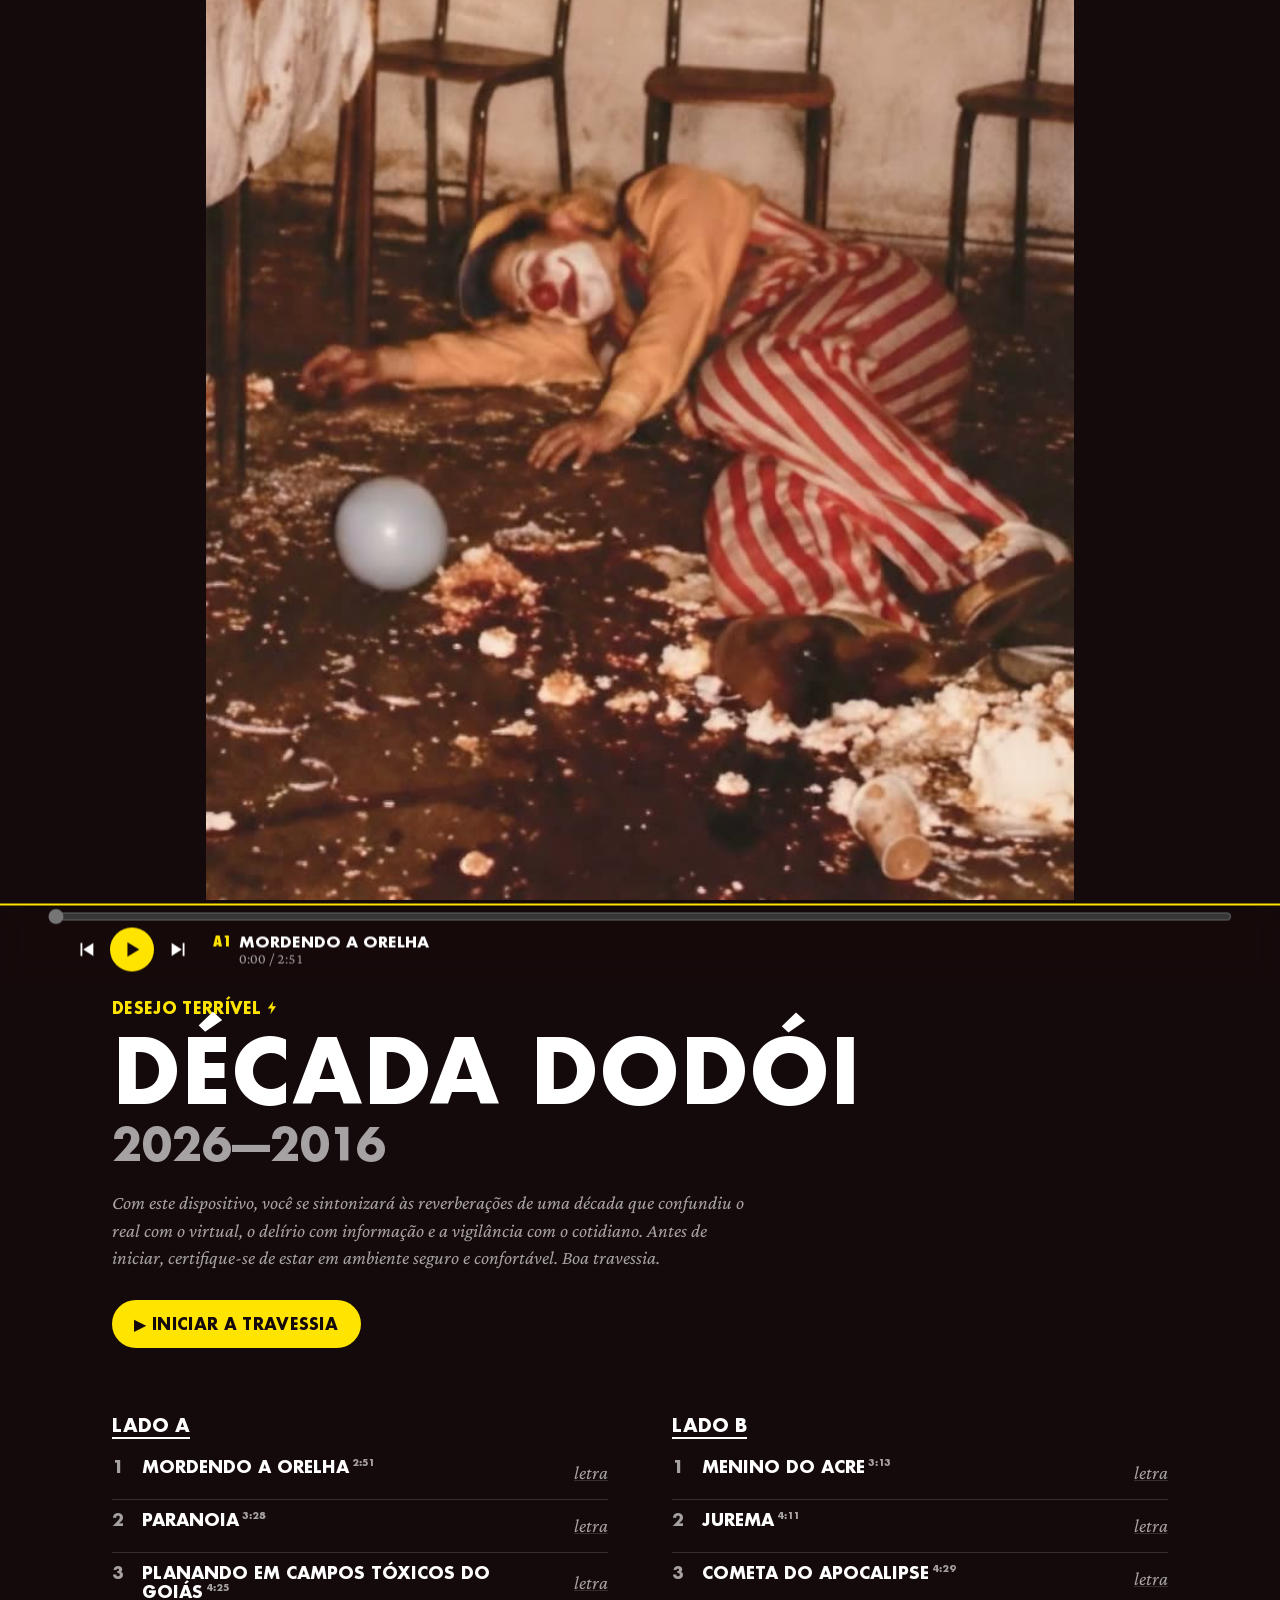
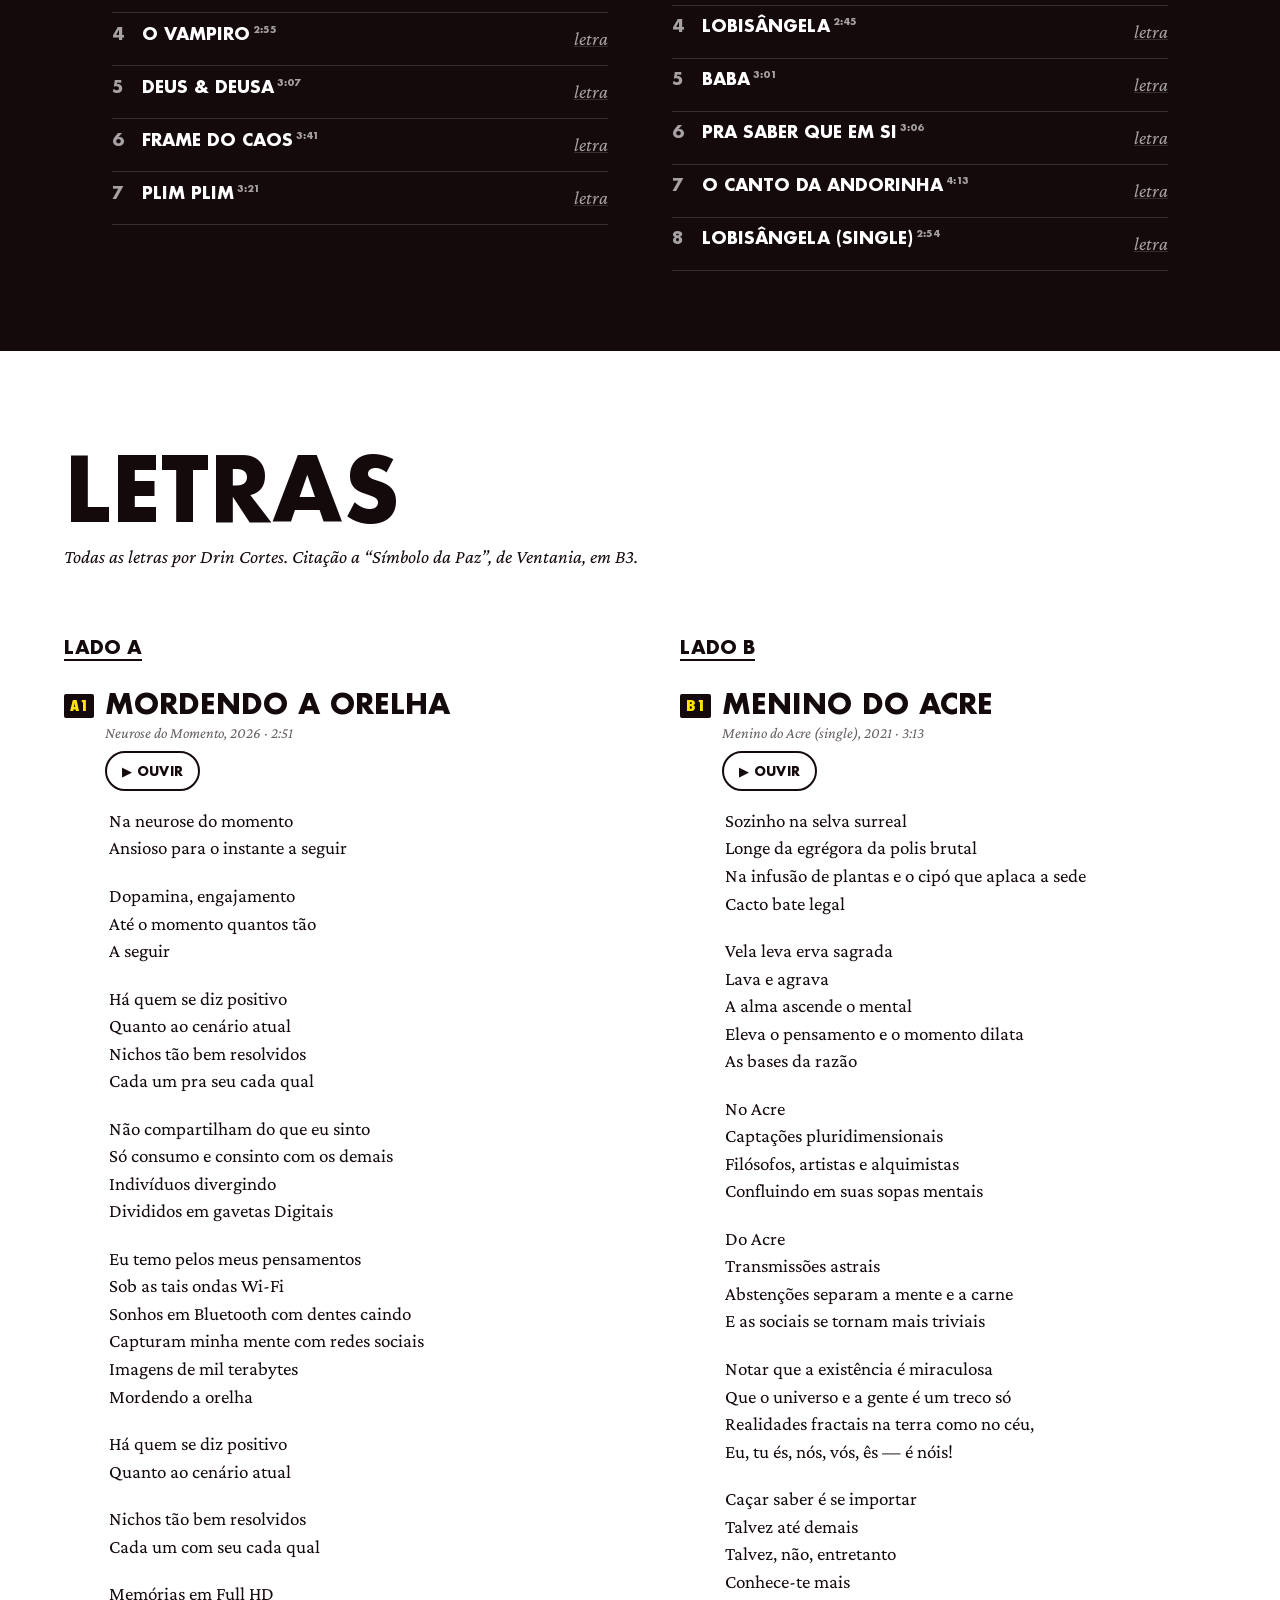
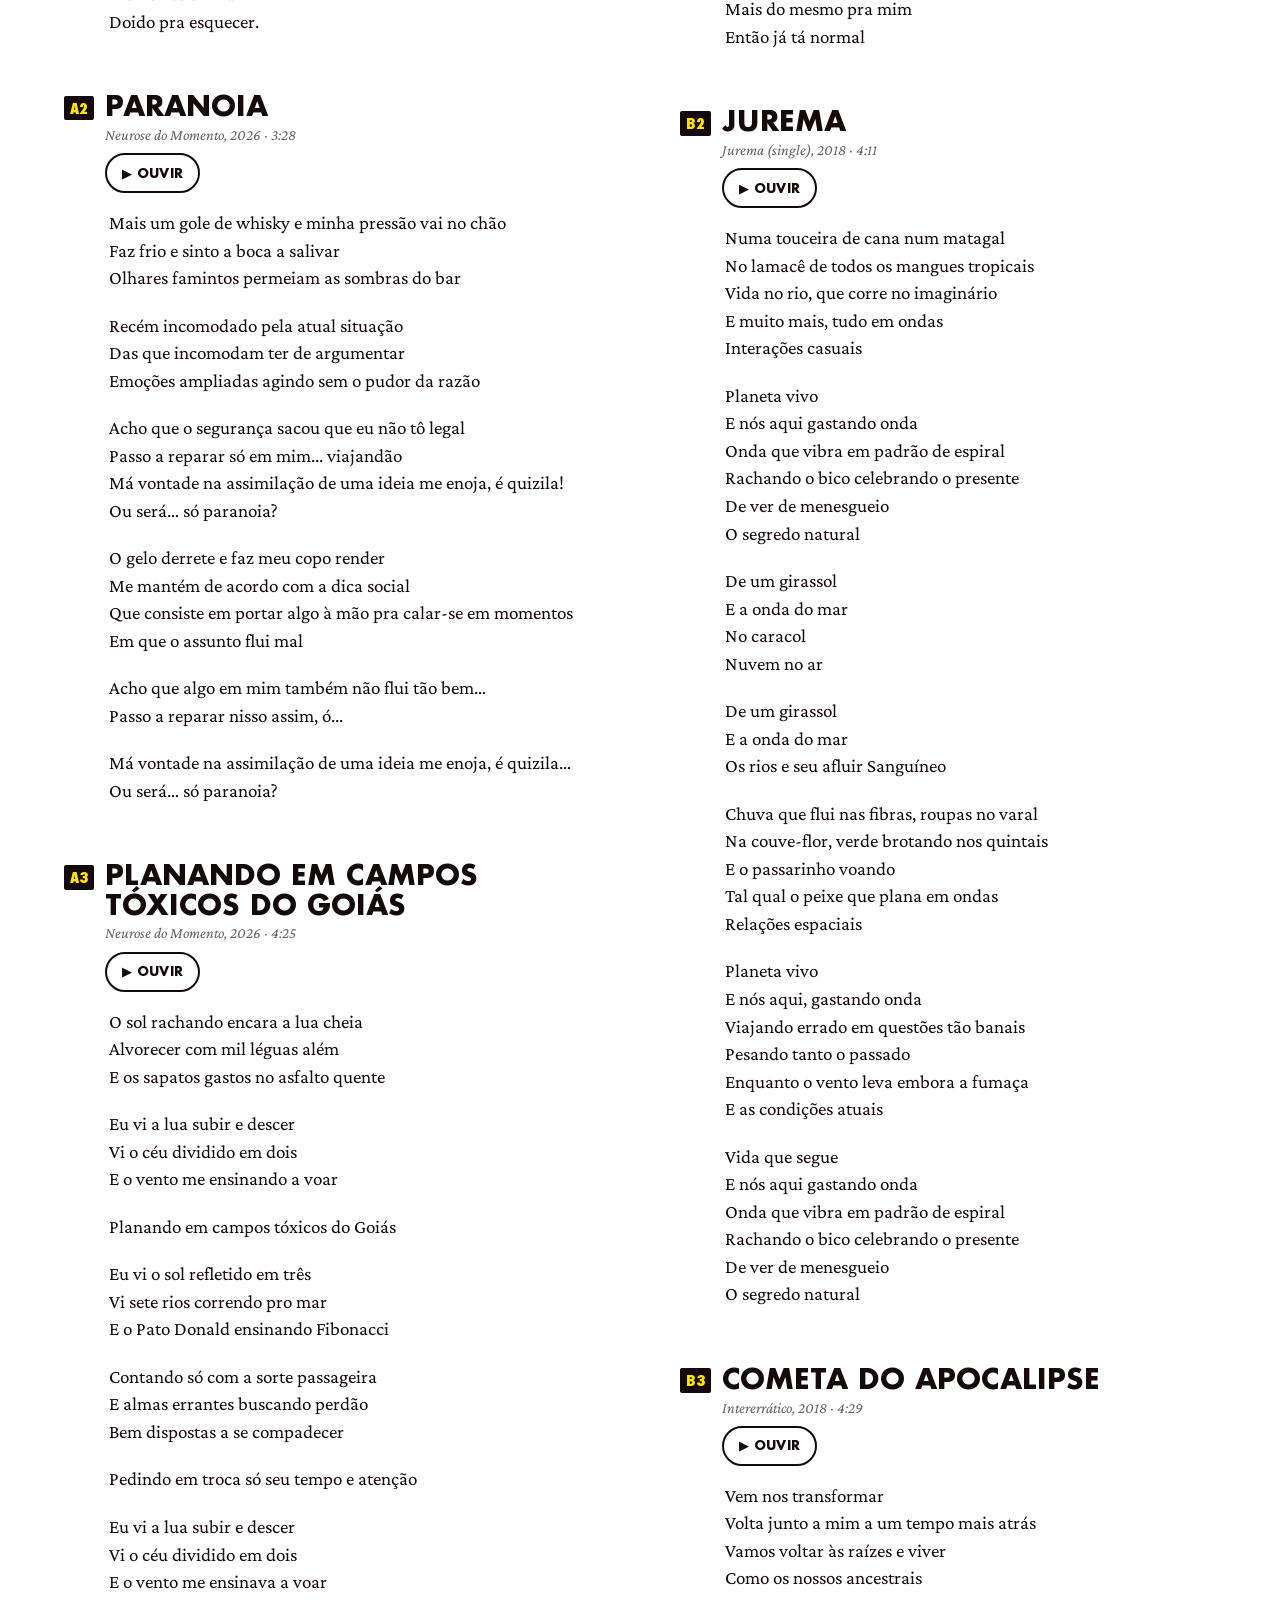
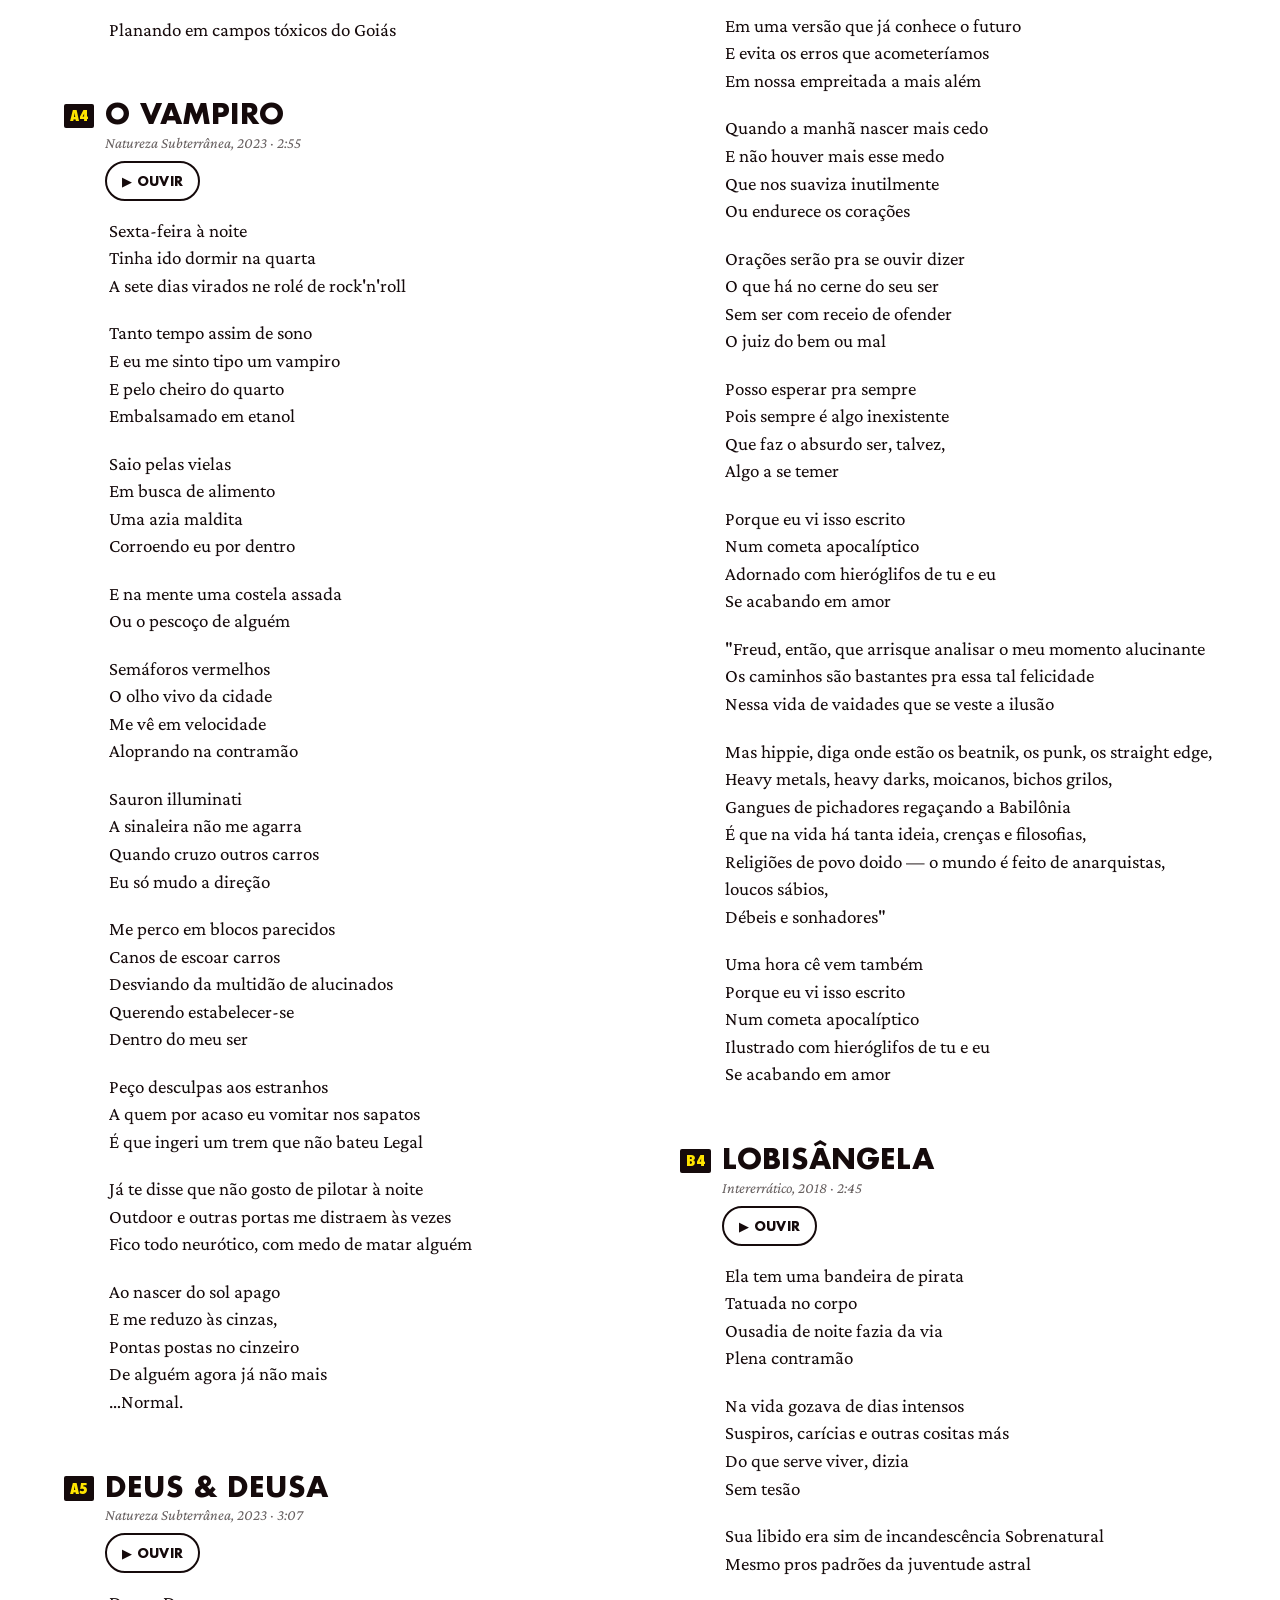
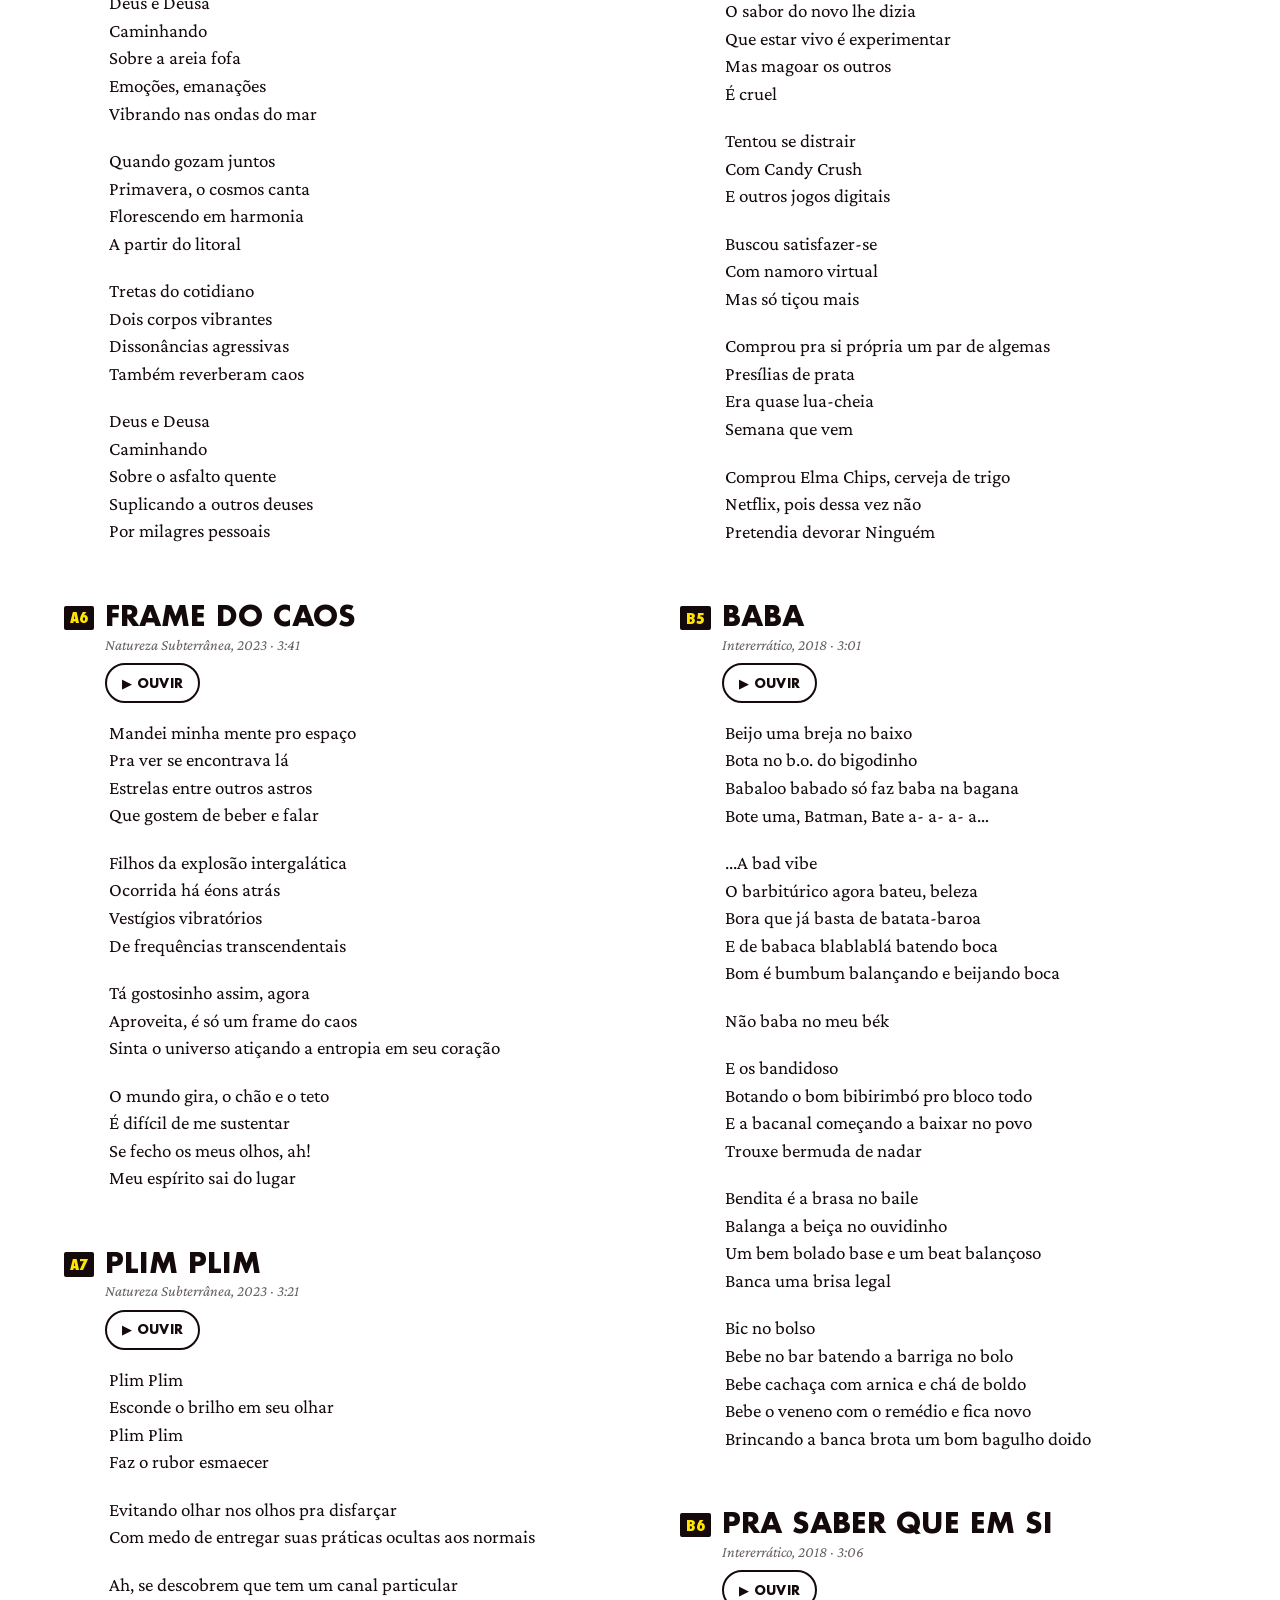
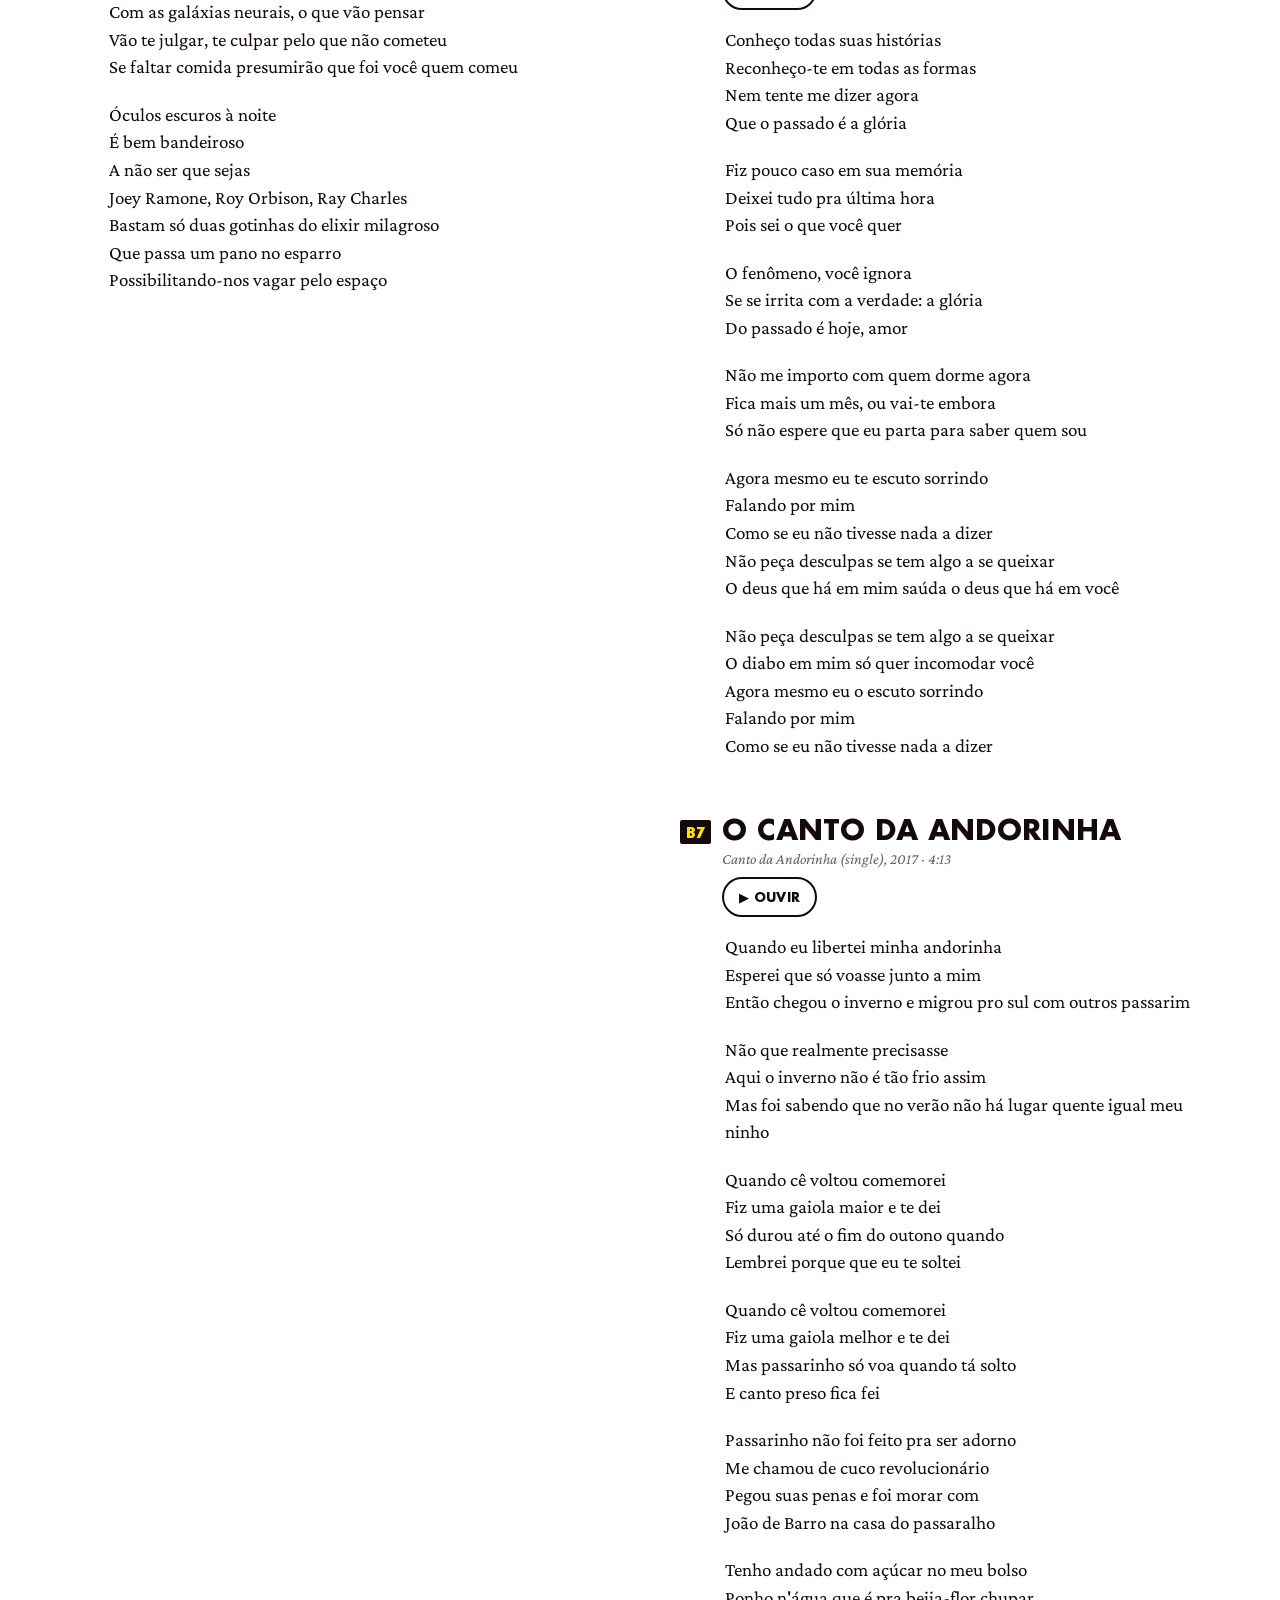
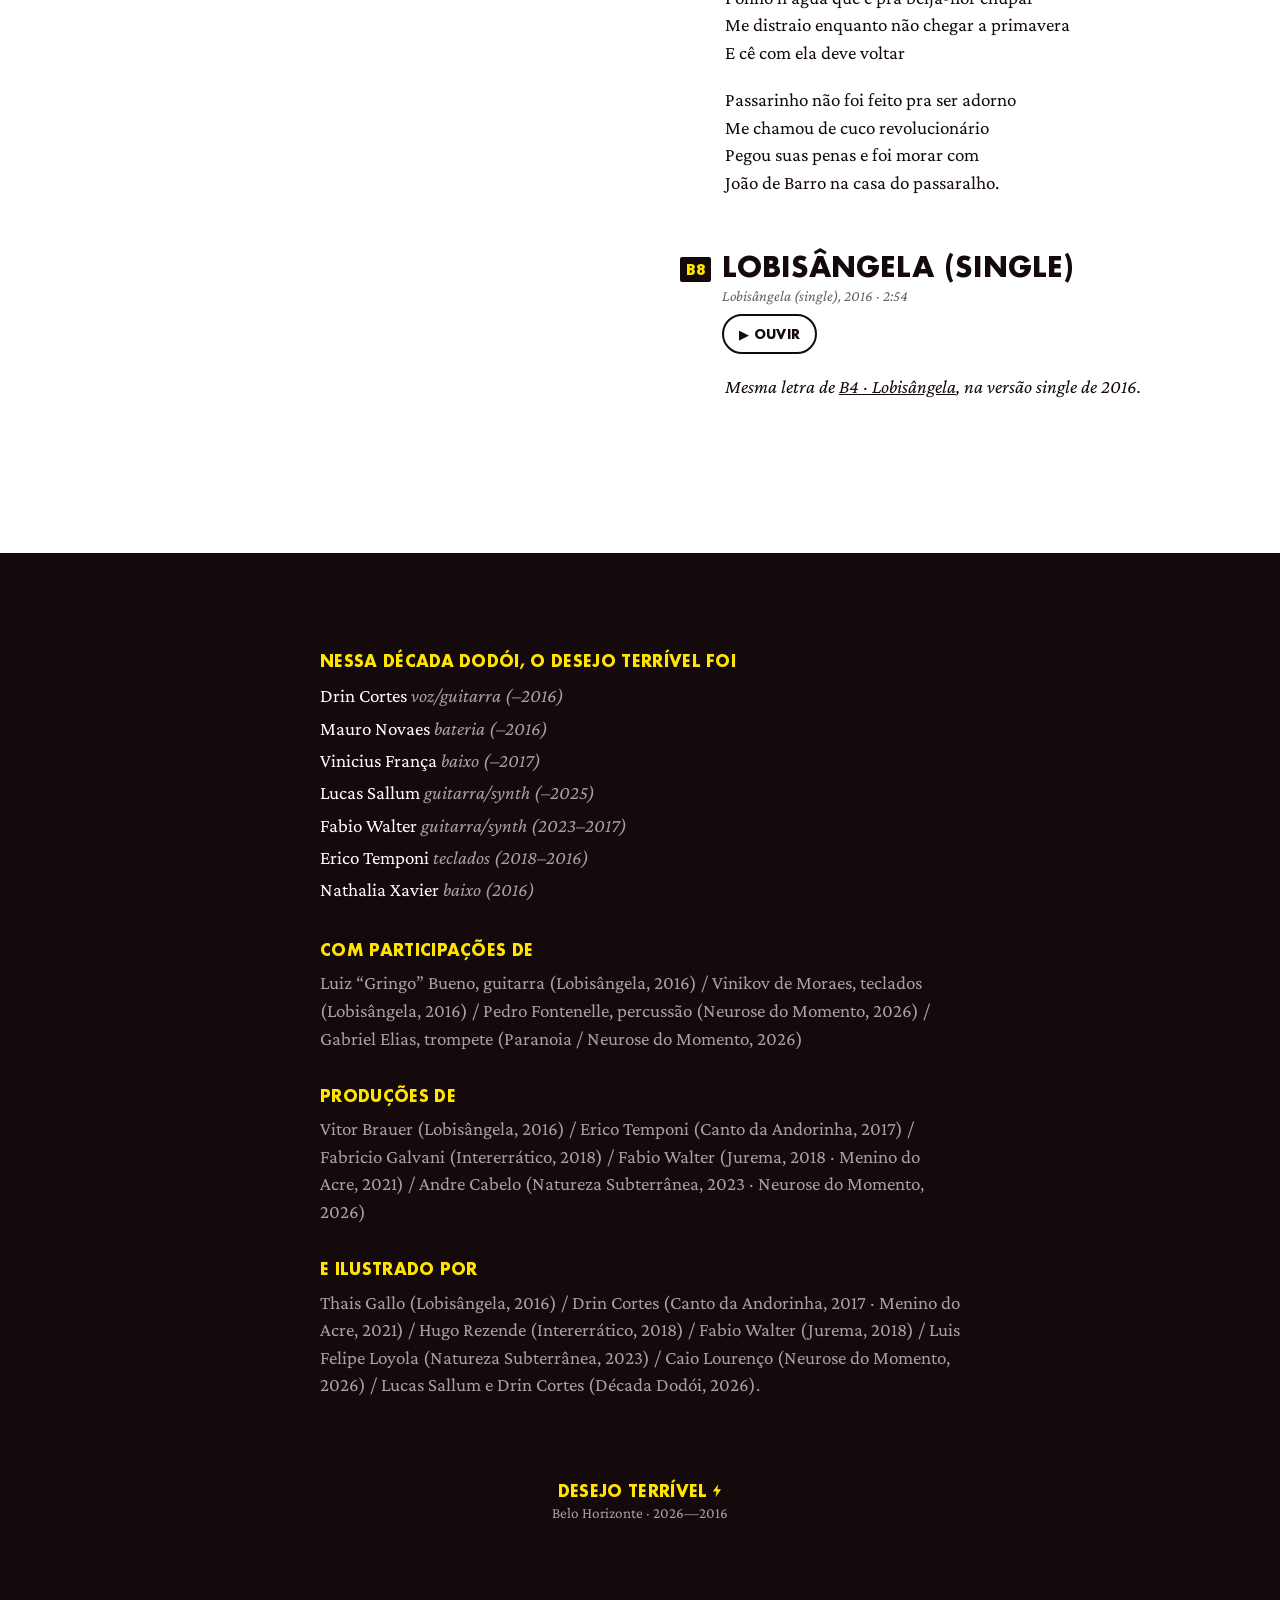
==== teste/index.html @ 7989e99a "Site Década Dodói em /teste Versão de teste do site da fita: capa com vídeo de intro, player com as " ====
<!doctype html>
<html lang="pt-BR">
<head>
<meta charset="utf-8">
<meta name="viewport" content="width=device-width, initial-scale=1, viewport-fit=cover">
<title>Desejo Terrível — Década Dodói (2026—2016)</title>
<meta name="description" content="Desejo Terrível, banda de Belo Horizonte. Década Dodói (2026—2016): a fita de 10 anos, com todas as músicas e letras.">
<meta name="theme-color" content="#150A0B">
<link rel="canonical" href="https://www.desejoterrivel.com.br/">
<meta property="og:type" content="music.album">
<meta property="og:locale" content="pt_BR">
<meta property="og:site_name" content="Desejo Terrível">
<meta property="og:title" content="Desejo Terrível — Década Dodói (2026—2016)">
<meta property="og:description" content="Com este dispositivo, você se sintonizará às reverberações de uma década. Boa travessia.">
<meta property="og:url" content="https://www.desejoterrivel.com.br/">
<meta property="og:image" content="https://www.desejoterrivel.com.br/img/og.jpg">
<meta property="og:image:width" content="1200">
<meta property="og:image:height" content="630">
<meta name="twitter:card" content="summary_large_image">
<link rel="icon" href="img/raio.svg" type="image/svg+xml">
<link rel="apple-touch-icon" href="img/apple-touch-icon.png">
<link rel="preload" href="fonts/futura-bold.woff2" as="font" type="font/woff2" crossorigin>
<link rel="preload" href="img/capa-800.avif" as="image" type="image/avif"
      imagesrcset="img/capa-800.avif 800w, img/capa-1600.avif 1600w" imagesizes="97svh">
<link rel="stylesheet" href="css/style.css">
</head>
<body>

<a class="pular-conteudo" href="#player">Pular para o player</a>

<!-- ============ 1. CAPA / INTRO ============ -->
<section id="intro" class="intro" aria-label="Capa da fita Década Dodói">
  <div class="capa" id="capa">
    <picture class="capa__foto">
      <source type="image/avif" srcset="img/capa-800.avif 800w, img/capa-1600.avif 1600w" sizes="97svh">
      <source type="image/webp" srcset="img/capa-800.webp 800w, img/capa-1600.webp 1600w" sizes="97svh">
      <img src="img/capa-800.jpg" srcset="img/capa-800.jpg 800w, img/capa-1600.jpg 1600w" sizes="97svh"
           width="1931" height="2000" fetchpriority="high"
           alt="Um palhaço caído no chão de um salão de festa destruído: bolo espalhado, balões, serpentina e cadeiras vazias.">
    </picture>
    <!--
      VÍDEO DA INTRO (ver VIDEO.md). Caminhos sem extensão: o JS escolhe .webm ou .mp4.
      data-src-retrato (9:16) toca em telas em pé; data-src-paisagem (16:9) em
      telas largas. Vazio = fica só a foto.
    -->
    <video class="capa__video" id="intro-video" muted playsinline preload="none"
           poster="img/intro-poster.jpg" aria-hidden="true" hidden
           data-src-retrato="video/intro-retrato" data-src-paisagem=""></video>
  </div>
  <h1 class="so-leitor">Desejo Terrível — Década Dodói (2026—2016)</h1>
</section>

<main>
<!-- ============ 2. PLAYER (verso do encarte) ============ -->
<section id="player" class="verso" aria-labelledby="titulo-album">
  <header class="verso__cab">
    <p class="marca">DESEJO TERRÍVEL <svg class="raio" viewBox="0 0 24 32" aria-hidden="true"><path d="M15 0 2 18h9L8 32l14-20h-9l2-12z"/></svg></p>
    <h2 id="titulo-album">DÉCADA DODÓI <span>2026—2016</span></h2>
    <p class="manual">Com este dispositivo, você se sintonizará às reverberações de uma década que confundiu o real com o virtual, o delírio com informação e a vigilância com o cotidiano. Antes de iniciar, certifique-se de estar em ambiente seguro e confortável. Boa travessia.</p>
    <button type="button" class="iniciar" data-tocar="a1">▶ Iniciar a travessia</button>
  </header>

  <div class="lados">
<!-- TRACKLIST:START -->
<section class="lado" aria-labelledby="lado-a">
  <h3 id="lado-a">LADO A</h3>
  <ol class="faixas">
    <li class="faixa" data-id="a1"><button type="button" class="faixa__tocar" data-tocar="a1" aria-label="Tocar A1, Mordendo A Orelha"><span class="faixa__num">1</span><span class="faixa__tit">MORDENDO A ORELHA<sup>2:51</sup></span><svg class="raio" viewBox="0 0 24 32" aria-hidden="true"><path d="M15 0 2 18h9L8 32l14-20h-9l2-12z"/></svg></button><a class="faixa__letra" href="#letra-a1">letra</a></li>
    <li class="faixa" data-id="a2"><button type="button" class="faixa__tocar" data-tocar="a2" aria-label="Tocar A2, Paranoia"><span class="faixa__num">2</span><span class="faixa__tit">PARANOIA<sup>3:28</sup></span><svg class="raio" viewBox="0 0 24 32" aria-hidden="true"><path d="M15 0 2 18h9L8 32l14-20h-9l2-12z"/></svg></button><a class="faixa__letra" href="#letra-a2">letra</a></li>
    <li class="faixa" data-id="a3"><button type="button" class="faixa__tocar" data-tocar="a3" aria-label="Tocar A3, Planando Em Campos Tóxicos Do Goiás"><span class="faixa__num">3</span><span class="faixa__tit">PLANANDO EM CAMPOS TÓXICOS DO GOIÁS<sup>4:25</sup></span><svg class="raio" viewBox="0 0 24 32" aria-hidden="true"><path d="M15 0 2 18h9L8 32l14-20h-9l2-12z"/></svg></button><a class="faixa__letra" href="#letra-a3">letra</a></li>
    <li class="faixa" data-id="a4"><button type="button" class="faixa__tocar" data-tocar="a4" aria-label="Tocar A4, O Vampiro"><span class="faixa__num">4</span><span class="faixa__tit">O VAMPIRO<sup>2:55</sup></span><svg class="raio" viewBox="0 0 24 32" aria-hidden="true"><path d="M15 0 2 18h9L8 32l14-20h-9l2-12z"/></svg></button><a class="faixa__letra" href="#letra-a4">letra</a></li>
    <li class="faixa" data-id="a5"><button type="button" class="faixa__tocar" data-tocar="a5" aria-label="Tocar A5, Deus &amp; Deusa"><span class="faixa__num">5</span><span class="faixa__tit">DEUS &amp; DEUSA<sup>3:07</sup></span><svg class="raio" viewBox="0 0 24 32" aria-hidden="true"><path d="M15 0 2 18h9L8 32l14-20h-9l2-12z"/></svg></button><a class="faixa__letra" href="#letra-a5">letra</a></li>
    <li class="faixa" data-id="a6"><button type="button" class="faixa__tocar" data-tocar="a6" aria-label="Tocar A6, Frame Do Caos"><span class="faixa__num">6</span><span class="faixa__tit">FRAME DO CAOS<sup>3:41</sup></span><svg class="raio" viewBox="0 0 24 32" aria-hidden="true"><path d="M15 0 2 18h9L8 32l14-20h-9l2-12z"/></svg></button><a class="faixa__letra" href="#letra-a6">letra</a></li>
    <li class="faixa" data-id="a7"><button type="button" class="faixa__tocar" data-tocar="a7" aria-label="Tocar A7, Plim Plim"><span class="faixa__num">7</span><span class="faixa__tit">PLIM PLIM<sup>3:21</sup></span><svg class="raio" viewBox="0 0 24 32" aria-hidden="true"><path d="M15 0 2 18h9L8 32l14-20h-9l2-12z"/></svg></button><a class="faixa__letra" href="#letra-a7">letra</a></li>
  </ol>
</section>
<section class="lado" aria-labelledby="lado-b">
  <h3 id="lado-b">LADO B</h3>
  <ol class="faixas">
    <li class="faixa" data-id="b1"><button type="button" class="faixa__tocar" data-tocar="b1" aria-label="Tocar B1, Menino Do Acre"><span class="faixa__num">1</span><span class="faixa__tit">MENINO DO ACRE<sup>3:13</sup></span><svg class="raio" viewBox="0 0 24 32" aria-hidden="true"><path d="M15 0 2 18h9L8 32l14-20h-9l2-12z"/></svg></button><a class="faixa__letra" href="#letra-b1">letra</a></li>
    <li class="faixa" data-id="b2"><button type="button" class="faixa__tocar" data-tocar="b2" aria-label="Tocar B2, Jurema"><span class="faixa__num">2</span><span class="faixa__tit">JUREMA<sup>4:11</sup></span><svg class="raio" viewBox="0 0 24 32" aria-hidden="true"><path d="M15 0 2 18h9L8 32l14-20h-9l2-12z"/></svg></button><a class="faixa__letra" href="#letra-b2">letra</a></li>
    <li class="faixa" data-id="b3"><button type="button" class="faixa__tocar" data-tocar="b3" aria-label="Tocar B3, Cometa Do Apocalipse"><span class="faixa__num">3</span><span class="faixa__tit">COMETA DO APOCALIPSE<sup>4:29</sup></span><svg class="raio" viewBox="0 0 24 32" aria-hidden="true"><path d="M15 0 2 18h9L8 32l14-20h-9l2-12z"/></svg></button><a class="faixa__letra" href="#letra-b3">letra</a></li>
    <li class="faixa" data-id="b4"><button type="button" class="faixa__tocar" data-tocar="b4" aria-label="Tocar B4, Lobisângela"><span class="faixa__num">4</span><span class="faixa__tit">LOBISÂNGELA<sup>2:45</sup></span><svg class="raio" viewBox="0 0 24 32" aria-hidden="true"><path d="M15 0 2 18h9L8 32l14-20h-9l2-12z"/></svg></button><a class="faixa__letra" href="#letra-b4">letra</a></li>
    <li class="faixa" data-id="b5"><button type="button" class="faixa__tocar" data-tocar="b5" aria-label="Tocar B5, Baba"><span class="faixa__num">5</span><span class="faixa__tit">BABA<sup>3:01</sup></span><svg class="raio" viewBox="0 0 24 32" aria-hidden="true"><path d="M15 0 2 18h9L8 32l14-20h-9l2-12z"/></svg></button><a class="faixa__letra" href="#letra-b5">letra</a></li>
    <li class="faixa" data-id="b6"><button type="button" class="faixa__tocar" data-tocar="b6" aria-label="Tocar B6, Pra Saber Que Em Si"><span class="faixa__num">6</span><span class="faixa__tit">PRA SABER QUE EM SI<sup>3:06</sup></span><svg class="raio" viewBox="0 0 24 32" aria-hidden="true"><path d="M15 0 2 18h9L8 32l14-20h-9l2-12z"/></svg></button><a class="faixa__letra" href="#letra-b6">letra</a></li>
    <li class="faixa" data-id="b7"><button type="button" class="faixa__tocar" data-tocar="b7" aria-label="Tocar B7, O Canto Da Andorinha"><span class="faixa__num">7</span><span class="faixa__tit">O CANTO DA ANDORINHA<sup>4:13</sup></span><svg class="raio" viewBox="0 0 24 32" aria-hidden="true"><path d="M15 0 2 18h9L8 32l14-20h-9l2-12z"/></svg></button><a class="faixa__letra" href="#letra-b7">letra</a></li>
    <li class="faixa" data-id="b8"><button type="button" class="faixa__tocar" data-tocar="b8" aria-label="Tocar B8, Lobisângela (Single)"><span class="faixa__num">8</span><span class="faixa__tit">LOBISÂNGELA (SINGLE)<sup>2:54</sup></span><svg class="raio" viewBox="0 0 24 32" aria-hidden="true"><path d="M15 0 2 18h9L8 32l14-20h-9l2-12z"/></svg></button><a class="faixa__letra" href="#letra-b8">letra</a></li>
  </ol>
</section>
<!-- TRACKLIST:END -->
  </div>
</section>

<!-- ============ 3. LETRAS (lâmina interna) ============ -->
<section id="letras" class="papel" aria-labelledby="titulo-letras">
  <header class="papel__cab">
    <h2 id="titulo-letras">LETRAS</h2>
    <p>Todas as letras por Drin Cortes. Citação a “Símbolo da Paz”, de Ventania, em B3.</p>
  </header>
  <div class="letras">
<!-- LETRAS:START -->
<div class="letras__lado"><p class="letras__rotulo">LADO A</p>
<article class="letra" id="letra-a1" data-id="a1">
  <header class="letra__cab"><span class="letra__cod">A1</span><h3><svg class="raio" viewBox="0 0 24 32" aria-hidden="true"><path d="M15 0 2 18h9L8 32l14-20h-9l2-12z"/></svg>MORDENDO A ORELHA</h3><p class="letra__origem">Neurose do Momento, 2026 · 2:51</p><button type="button" class="ouvir" data-tocar="a1">▶ ouvir</button></header>
  <div class="letra__texto">
    <p>Na neurose do momento<br>
Ansioso para o instante a seguir</p>
    <p>Dopamina, engajamento<br>
Até o momento quantos tão<br>
A seguir</p>
    <p>Há quem se diz positivo<br>
Quanto ao cenário atual<br>
Nichos tão bem resolvidos<br>
Cada um pra seu cada qual</p>
    <p>Não compartilham do que eu sinto<br>
Só consumo e consinto com os demais<br>
Indivíduos divergindo<br>
Divididos em gavetas Digitais</p>
    <p>Eu temo pelos meus pensamentos<br>
Sob as tais ondas Wi-Fi<br>
Sonhos em Bluetooth com dentes caindo<br>
Capturam minha mente com redes sociais<br>
Imagens de mil terabytes<br>
Mordendo a orelha</p>
    <p>Há quem se diz positivo<br>
Quanto ao cenário atual</p>
    <p>Nichos tão bem resolvidos<br>
Cada um com seu cada qual</p>
    <p>Memórias em Full HD<br>
Doido pra esquecer.</p>
  </div>
</article>
<article class="letra" id="letra-a2" data-id="a2">
  <header class="letra__cab"><span class="letra__cod">A2</span><h3><svg class="raio" viewBox="0 0 24 32" aria-hidden="true"><path d="M15 0 2 18h9L8 32l14-20h-9l2-12z"/></svg>PARANOIA</h3><p class="letra__origem">Neurose do Momento, 2026 · 3:28</p><button type="button" class="ouvir" data-tocar="a2">▶ ouvir</button></header>
  <div class="letra__texto">
    <p>Mais um gole de whisky e minha pressão vai no chão<br>
Faz frio e sinto a boca a salivar<br>
Olhares famintos permeiam as sombras do bar</p>
    <p>Recém incomodado pela atual situação<br>
Das que incomodam ter de argumentar<br>
Emoções ampliadas agindo sem o pudor da razão</p>
    <p>Acho que o segurança sacou que eu não tô legal<br>
Passo a reparar só em mim... viajandão<br>
Má vontade na assimilação de uma ideia me enoja, é quizila!<br>
Ou será… só paranoia?</p>
    <p>O gelo derrete e faz meu copo render<br>
Me mantém de acordo com a dica social<br>
Que consiste em portar algo à mão pra calar-se em momentos<br>
Em que o assunto flui mal</p>
    <p>Acho que algo em mim também não flui tão bem…<br>
Passo a reparar nisso assim, ó...</p>
    <p>Má vontade na assimilação de uma ideia me enoja, é quizila…<br>
Ou será… só paranoia?</p>
  </div>
</article>
<article class="letra" id="letra-a3" data-id="a3">
  <header class="letra__cab"><span class="letra__cod">A3</span><h3><svg class="raio" viewBox="0 0 24 32" aria-hidden="true"><path d="M15 0 2 18h9L8 32l14-20h-9l2-12z"/></svg>PLANANDO EM CAMPOS TÓXICOS DO GOIÁS</h3><p class="letra__origem">Neurose do Momento, 2026 · 4:25</p><button type="button" class="ouvir" data-tocar="a3">▶ ouvir</button></header>
  <div class="letra__texto">
    <p>O sol rachando encara a lua cheia<br>
Alvorecer com mil léguas além<br>
E os sapatos gastos no asfalto quente</p>
    <p>Eu vi a lua subir e descer<br>
Vi o céu dividido em dois<br>
E o vento me ensinando a voar</p>
    <p>Planando em campos tóxicos do Goiás</p>
    <p>Eu vi o sol refletido em três<br>
Vi sete rios correndo pro mar<br>
E o Pato Donald ensinando Fibonacci</p>
    <p>Contando só com a sorte passageira<br>
E almas errantes buscando perdão<br>
Bem dispostas a se compadecer</p>
    <p>Pedindo em troca só seu tempo e atenção</p>
    <p>Eu vi a lua subir e descer<br>
Vi o céu dividido em dois<br>
E o vento me ensinava a voar</p>
    <p>Planando em campos tóxicos do Goiás</p>
  </div>
</article>
<article class="letra" id="letra-a4" data-id="a4">
  <header class="letra__cab"><span class="letra__cod">A4</span><h3><svg class="raio" viewBox="0 0 24 32" aria-hidden="true"><path d="M15 0 2 18h9L8 32l14-20h-9l2-12z"/></svg>O VAMPIRO</h3><p class="letra__origem">Natureza Subterrânea, 2023 · 2:55</p><button type="button" class="ouvir" data-tocar="a4">▶ ouvir</button></header>
  <div class="letra__texto">
    <p>Sexta-feira à noite<br>
Tinha ido dormir na quarta<br>
A sete dias virados ne rolé de rock&#x27;n&#x27;roll</p>
    <p>Tanto tempo assim de sono<br>
E eu me sinto tipo um vampiro<br>
E pelo cheiro do quarto<br>
Embalsamado em etanol</p>
    <p>Saio pelas vielas<br>
Em busca de alimento<br>
Uma azia maldita<br>
Corroendo eu por dentro</p>
    <p>E na mente uma costela assada<br>
Ou o pescoço de alguém</p>
    <p>Semáforos vermelhos<br>
O olho vivo da cidade<br>
Me vê em velocidade<br>
Aloprando na contramão</p>
    <p>Sauron illuminati<br>
A sinaleira não me agarra<br>
Quando cruzo outros carros<br>
Eu só mudo a direção</p>
    <p>Me perco em blocos parecidos<br>
Canos de escoar carros<br>
Desviando da multidão de alucinados<br>
Querendo estabelecer-se<br>
Dentro do meu ser</p>
    <p>Peço desculpas aos estranhos<br>
A quem por acaso eu vomitar nos sapatos<br>
É que ingeri um trem que não bateu Legal</p>
    <p>Já te disse que não gosto de pilotar à noite<br>
Outdoor e outras portas me distraem às vezes<br>
Fico todo neurótico, com medo de matar alguém</p>
    <p>Ao nascer do sol apago<br>
E me reduzo às cinzas,<br>
Pontas postas no cinzeiro<br>
De alguém agora já não mais<br>
…Normal.</p>
  </div>
</article>
<article class="letra" id="letra-a5" data-id="a5">
  <header class="letra__cab"><span class="letra__cod">A5</span><h3><svg class="raio" viewBox="0 0 24 32" aria-hidden="true"><path d="M15 0 2 18h9L8 32l14-20h-9l2-12z"/></svg>DEUS &amp; DEUSA</h3><p class="letra__origem">Natureza Subterrânea, 2023 · 3:07</p><button type="button" class="ouvir" data-tocar="a5">▶ ouvir</button></header>
  <div class="letra__texto">
    <p>Deus e Deusa<br>
Caminhando<br>
Sobre a areia fofa<br>
Emoções, emanações<br>
Vibrando nas ondas do mar</p>
    <p>Quando gozam juntos<br>
Primavera, o cosmos canta<br>
Florescendo em harmonia<br>
A partir do litoral</p>
    <p>Tretas do cotidiano<br>
Dois corpos vibrantes<br>
Dissonâncias agressivas<br>
Também reverberam caos</p>
    <p>Deus e Deusa<br>
Caminhando<br>
Sobre o asfalto quente<br>
Suplicando a outros deuses<br>
Por milagres pessoais</p>
  </div>
</article>
<article class="letra" id="letra-a6" data-id="a6">
  <header class="letra__cab"><span class="letra__cod">A6</span><h3><svg class="raio" viewBox="0 0 24 32" aria-hidden="true"><path d="M15 0 2 18h9L8 32l14-20h-9l2-12z"/></svg>FRAME DO CAOS</h3><p class="letra__origem">Natureza Subterrânea, 2023 · 3:41</p><button type="button" class="ouvir" data-tocar="a6">▶ ouvir</button></header>
  <div class="letra__texto">
    <p>Mandei minha mente pro espaço<br>
Pra ver se encontrava lá<br>
Estrelas entre outros astros<br>
Que gostem de beber e falar</p>
    <p>Filhos da explosão intergalática<br>
Ocorrida há éons atrás<br>
Vestígios vibratórios<br>
De frequências transcendentais</p>
    <p>Tá gostosinho assim, agora<br>
Aproveita, é só um frame do caos<br>
Sinta o universo atiçando a entropia em seu coração</p>
    <p>O mundo gira, o chão e o teto<br>
É difícil de me sustentar<br>
Se fecho os meus olhos, ah!<br>
Meu espírito sai do lugar</p>
  </div>
</article>
<article class="letra" id="letra-a7" data-id="a7">
  <header class="letra__cab"><span class="letra__cod">A7</span><h3><svg class="raio" viewBox="0 0 24 32" aria-hidden="true"><path d="M15 0 2 18h9L8 32l14-20h-9l2-12z"/></svg>PLIM PLIM</h3><p class="letra__origem">Natureza Subterrânea, 2023 · 3:21</p><button type="button" class="ouvir" data-tocar="a7">▶ ouvir</button></header>
  <div class="letra__texto">
    <p>Plim Plim<br>
Esconde o brilho em seu olhar<br>
Plim Plim<br>
Faz o rubor esmaecer</p>
    <p>Evitando olhar nos olhos pra disfarçar<br>
Com medo de entregar suas práticas ocultas aos normais</p>
    <p>Ah, se descobrem que tem um canal particular<br>
Com as galáxias neurais, o que vão pensar<br>
Vão te julgar, te culpar pelo que não cometeu<br>
Se faltar comida presumirão que foi você quem comeu</p>
    <p>Óculos escuros à noite<br>
É bem bandeiroso<br>
A não ser que sejas<br>
Joey Ramone, Roy Orbison, Ray Charles<br>
Bastam só duas gotinhas do elixir milagroso<br>
Que passa um pano no esparro<br>
Possibilitando-nos vagar pelo espaço</p>
  </div>
</article>
</div>
<div class="letras__lado"><p class="letras__rotulo">LADO B</p>
<article class="letra" id="letra-b1" data-id="b1">
  <header class="letra__cab"><span class="letra__cod">B1</span><h3><svg class="raio" viewBox="0 0 24 32" aria-hidden="true"><path d="M15 0 2 18h9L8 32l14-20h-9l2-12z"/></svg>MENINO DO ACRE</h3><p class="letra__origem">Menino do Acre (single), 2021 · 3:13</p><button type="button" class="ouvir" data-tocar="b1">▶ ouvir</button></header>
  <div class="letra__texto">
    <p>Sozinho na selva surreal<br>
Longe da egrégora da polis brutal<br>
Na infusão de plantas e o cipó que aplaca a sede<br>
Cacto bate legal</p>
    <p>Vela leva erva sagrada<br>
Lava e agrava<br>
A alma ascende o mental<br>
Eleva o pensamento e o momento dilata<br>
As bases da razão</p>
    <p>No Acre<br>
Captações pluridimensionais<br>
Filósofos, artistas e alquimistas<br>
Confluindo em suas sopas mentais</p>
    <p>Do Acre<br>
Transmissões astrais<br>
Abstenções separam a mente e a carne<br>
E as sociais se tornam mais triviais</p>
    <p>Notar que a existência é miraculosa<br>
Que o universo e a gente é um treco só<br>
Realidades fractais na terra como no céu,<br>
Eu, tu és, nós, vós, ês — é nóis!</p>
    <p>Caçar saber é se importar<br>
Talvez até demais<br>
Talvez, não, entretanto<br>
Conhece-te mais<br>
Mais do mesmo pra mim<br>
Então já tá normal</p>
  </div>
</article>
<article class="letra" id="letra-b2" data-id="b2">
  <header class="letra__cab"><span class="letra__cod">B2</span><h3><svg class="raio" viewBox="0 0 24 32" aria-hidden="true"><path d="M15 0 2 18h9L8 32l14-20h-9l2-12z"/></svg>JUREMA</h3><p class="letra__origem">Jurema (single), 2018 · 4:11</p><button type="button" class="ouvir" data-tocar="b2">▶ ouvir</button></header>
  <div class="letra__texto">
    <p>Numa touceira de cana num matagal<br>
No lamacê de todos os mangues tropicais<br>
Vida no rio, que corre no imaginário<br>
E muito mais, tudo em ondas<br>
Interações casuais</p>
    <p>Planeta vivo<br>
E nós aqui gastando onda<br>
Onda que vibra em padrão de espiral<br>
Rachando o bico celebrando o presente<br>
De ver de menesgueio<br>
O segredo natural</p>
    <p>De um girassol<br>
E a onda do mar<br>
No caracol<br>
Nuvem no ar</p>
    <p>De um girassol<br>
E a onda do mar<br>
Os rios e seu afluir Sanguíneo</p>
    <p>Chuva que flui nas fibras, roupas no varal<br>
Na couve-flor, verde brotando nos quintais<br>
E o passarinho voando<br>
Tal qual o peixe que plana em ondas<br>
Relações espaciais</p>
    <p>Planeta vivo<br>
E nós aqui, gastando onda<br>
Viajando errado em questões tão banais<br>
Pesando tanto o passado<br>
Enquanto o vento leva embora a fumaça<br>
E as condições atuais</p>
    <p>Vida que segue<br>
E nós aqui gastando onda<br>
Onda que vibra em padrão de espiral<br>
Rachando o bico celebrando o presente<br>
De ver de menesgueio<br>
O segredo natural</p>
  </div>
</article>
<article class="letra" id="letra-b3" data-id="b3">
  <header class="letra__cab"><span class="letra__cod">B3</span><h3><svg class="raio" viewBox="0 0 24 32" aria-hidden="true"><path d="M15 0 2 18h9L8 32l14-20h-9l2-12z"/></svg>COMETA DO APOCALIPSE</h3><p class="letra__origem">Intererrático, 2018 · 4:29</p><button type="button" class="ouvir" data-tocar="b3">▶ ouvir</button></header>
  <div class="letra__texto">
    <p>Vem nos transformar<br>
Volta junto a mim a um tempo mais atrás<br>
Vamos voltar às raízes e viver<br>
Como os nossos ancestrais</p>
    <p>Em uma versão que já conhece o futuro<br>
E evita os erros que acometeríamos<br>
Em nossa empreitada a mais além</p>
    <p>Quando a manhã nascer mais cedo<br>
E não houver mais esse medo<br>
Que nos suaviza inutilmente<br>
Ou endurece os corações</p>
    <p>Orações serão pra se ouvir dizer<br>
O que há no cerne do seu ser<br>
Sem ser com receio de ofender<br>
O juiz do bem ou mal</p>
    <p>Posso esperar pra sempre<br>
Pois sempre é algo inexistente<br>
Que faz o absurdo ser, talvez,<br>
Algo a se temer</p>
    <p>Porque eu vi isso escrito<br>
Num cometa apocalíptico<br>
Adornado com hieróglifos de tu e eu<br>
Se acabando em amor</p>
    <p>&quot;Freud, então, que arrisque analisar o meu momento alucinante<br>
Os caminhos são bastantes pra essa tal felicidade<br>
Nessa vida de vaidades que se veste a ilusão</p>
    <p>Mas hippie, diga onde estão os beatnik, os punk, os straight edge,<br>
Heavy metals, heavy darks, moicanos, bichos grilos,<br>
Gangues de pichadores regaçando a Babilônia<br>
É que na vida há tanta ideia, crenças e filosofias,<br>
Religiões de povo doido — o mundo é feito de anarquistas, loucos sábios,<br>
Débeis e sonhadores&quot;</p>
    <p>Uma hora cê vem também<br>
Porque eu vi isso escrito<br>
Num cometa apocalíptico<br>
Ilustrado com hieróglifos de tu e eu<br>
Se acabando em amor</p>
  </div>
</article>
<article class="letra" id="letra-b4" data-id="b4">
  <header class="letra__cab"><span class="letra__cod">B4</span><h3><svg class="raio" viewBox="0 0 24 32" aria-hidden="true"><path d="M15 0 2 18h9L8 32l14-20h-9l2-12z"/></svg>LOBISÂNGELA</h3><p class="letra__origem">Intererrático, 2018 · 2:45</p><button type="button" class="ouvir" data-tocar="b4">▶ ouvir</button></header>
  <div class="letra__texto">
    <p>Ela tem uma bandeira de pirata<br>
Tatuada no corpo<br>
Ousadia de noite fazia da via<br>
Plena contramão</p>
    <p>Na vida gozava de dias intensos<br>
Suspiros, carícias e outras cositas más<br>
Do que serve viver, dizia<br>
Sem tesão</p>
    <p>Sua libido era sim de incandescência Sobrenatural<br>
Mesmo pros padrões da juventude astral</p>
    <p>O sabor do novo lhe dizia<br>
Que estar vivo é experimentar<br>
Mas magoar os outros<br>
É cruel</p>
    <p>Tentou se distrair<br>
Com Candy Crush<br>
E outros jogos digitais</p>
    <p>Buscou satisfazer-se<br>
Com namoro virtual<br>
Mas só tiçou mais</p>
    <p>Comprou pra si própria um par de algemas<br>
Presílias de prata<br>
Era quase lua-cheia<br>
Semana que vem</p>
    <p>Comprou Elma Chips, cerveja de trigo<br>
Netflix, pois dessa vez não<br>
Pretendia devorar Ninguém</p>
  </div>
</article>
<article class="letra" id="letra-b5" data-id="b5">
  <header class="letra__cab"><span class="letra__cod">B5</span><h3><svg class="raio" viewBox="0 0 24 32" aria-hidden="true"><path d="M15 0 2 18h9L8 32l14-20h-9l2-12z"/></svg>BABA</h3><p class="letra__origem">Intererrático, 2018 · 3:01</p><button type="button" class="ouvir" data-tocar="b5">▶ ouvir</button></header>
  <div class="letra__texto">
    <p>Beijo uma breja no baixo<br>
Bota no b.o. do bigodinho<br>
Babaloo babado só faz baba na bagana<br>
Bote uma, Batman, Bate a- a- a- a…</p>
    <p>...A bad vibe<br>
O barbitúrico agora bateu, beleza<br>
Bora que já basta de batata-baroa<br>
E de babaca blablablá batendo boca<br>
Bom é bumbum balançando e beijando boca</p>
    <p>Não baba no meu bék</p>
    <p>E os bandidoso<br>
Botando o bom bibirimbó pro bloco todo<br>
E a bacanal começando a baixar no povo<br>
Trouxe bermuda de nadar</p>
    <p>Bendita é a brasa no baile<br>
Balanga a beiça no ouvidinho<br>
Um bem bolado base e um beat balançoso<br>
Banca uma brisa legal</p>
    <p>Bic no bolso<br>
Bebe no bar batendo a barriga no bolo<br>
Bebe cachaça com arnica e chá de boldo<br>
Bebe o veneno com o remédio e fica novo<br>
Brincando a banca brota um bom bagulho doido</p>
  </div>
</article>
<article class="letra" id="letra-b6" data-id="b6">
  <header class="letra__cab"><span class="letra__cod">B6</span><h3><svg class="raio" viewBox="0 0 24 32" aria-hidden="true"><path d="M15 0 2 18h9L8 32l14-20h-9l2-12z"/></svg>PRA SABER QUE EM SI</h3><p class="letra__origem">Intererrático, 2018 · 3:06</p><button type="button" class="ouvir" data-tocar="b6">▶ ouvir</button></header>
  <div class="letra__texto">
    <p>Conheço todas suas histórias<br>
Reconheço-te em todas as formas<br>
Nem tente me dizer agora<br>
Que o passado é a glória</p>
    <p>Fiz pouco caso em sua memória<br>
Deixei tudo pra última hora<br>
Pois sei o que você quer</p>
    <p>O fenômeno, você ignora<br>
Se se irrita com a verdade: a glória<br>
Do passado é hoje, amor</p>
    <p>Não me importo com quem dorme agora<br>
Fica mais um mês, ou vai-te embora<br>
Só não espere que eu parta para saber quem sou</p>
    <p>Agora mesmo eu te escuto sorrindo<br>
Falando por mim<br>
Como se eu não tivesse nada a dizer<br>
Não peça desculpas se tem algo a se queixar<br>
O deus que há em mim saúda o deus que há em você</p>
    <p>Não peça desculpas se tem algo a se queixar<br>
O diabo em mim só quer incomodar você<br>
Agora mesmo eu o escuto sorrindo<br>
Falando por mim<br>
Como se eu não tivesse nada a dizer</p>
  </div>
</article>
<article class="letra" id="letra-b7" data-id="b7">
  <header class="letra__cab"><span class="letra__cod">B7</span><h3><svg class="raio" viewBox="0 0 24 32" aria-hidden="true"><path d="M15 0 2 18h9L8 32l14-20h-9l2-12z"/></svg>O CANTO DA ANDORINHA</h3><p class="letra__origem">Canto da Andorinha (single), 2017 · 4:13</p><button type="button" class="ouvir" data-tocar="b7">▶ ouvir</button></header>
  <div class="letra__texto">
    <p>Quando eu libertei minha andorinha<br>
Esperei que só voasse junto a mim<br>
Então chegou o inverno e migrou pro sul com outros passarim</p>
    <p>Não que realmente precisasse<br>
Aqui o inverno não é tão frio assim<br>
Mas foi sabendo que no verão não há lugar quente igual meu ninho</p>
    <p>Quando cê voltou comemorei<br>
Fiz uma gaiola maior e te dei<br>
Só durou até o fim do outono quando<br>
Lembrei porque que eu te soltei</p>
    <p>Quando cê voltou comemorei<br>
Fiz uma gaiola melhor e te dei<br>
Mas passarinho só voa quando tá solto<br>
E canto preso fica fei</p>
    <p>Passarinho não foi feito pra ser adorno<br>
Me chamou de cuco revolucionário<br>
Pegou suas penas e foi morar com<br>
João de Barro na casa do passaralho</p>
    <p>Tenho andado com açúcar no meu bolso<br>
Ponho n&#x27;água que é pra beija-flor chupar<br>
Me distraio enquanto não chegar a primavera<br>
E cê com ela deve voltar</p>
    <p>Passarinho não foi feito pra ser adorno<br>
Me chamou de cuco revolucionário<br>
Pegou suas penas e foi morar com<br>
João de Barro na casa do passaralho.</p>
  </div>
</article>
<article class="letra" id="letra-b8" data-id="b8">
  <header class="letra__cab"><span class="letra__cod">B8</span><h3><svg class="raio" viewBox="0 0 24 32" aria-hidden="true"><path d="M15 0 2 18h9L8 32l14-20h-9l2-12z"/></svg>LOBISÂNGELA (SINGLE)</h3><p class="letra__origem">Lobisângela (single), 2016 · 2:54</p><button type="button" class="ouvir" data-tocar="b8">▶ ouvir</button></header>
  <p class="letra__ref">Mesma letra de <a href="#letra-b4">B4 · Lobisângela</a>, na versão single de 2016.</p>
</article>
</div>
<!-- LETRAS:END -->
  </div>
</section>

<!-- ============ 4. CRÉDITOS ============ -->
<section id="creditos" class="creditos" aria-labelledby="titulo-creditos">
  <h2 id="titulo-creditos">NESSA DÉCADA DODÓI, O DESEJO TERRÍVEL FOI</h2>
  <ul class="formacao">
    <li>Drin Cortes <span>voz/guitarra (–2016)</span></li>
    <li>Mauro Novaes <span>bateria (–2016)</span></li>
    <li>Vinicius França <span>baixo (–2017)</span></li>
    <li>Lucas Sallum <span>guitarra/synth (–2025)</span></li>
    <li>Fabio Walter <span>guitarra/synth (2023–2017)</span></li>
    <li>Erico Temponi <span>teclados (2018–2016)</span></li>
    <li>Nathalia Xavier <span>baixo (2016)</span></li>
  </ul>

  <h3>COM PARTICIPAÇÕES DE</h3>
  <p>Luiz “Gringo” Bueno, guitarra (Lobisângela, 2016) / Vinikov de Moraes, teclados (Lobisângela, 2016) / Pedro Fontenelle, percussão (Neurose do Momento, 2026) / Gabriel Elias, trompete (Paranoia / Neurose do Momento, 2026)</p>

  <h3>PRODUÇÕES DE</h3>
  <p>Vitor Brauer (Lobisângela, 2016) / Erico Temponi (Canto da Andorinha, 2017) / Fabricio Galvani (Intererrático, 2018) / Fabio Walter (Jurema, 2018 · Menino do Acre, 2021) / Andre Cabelo (Natureza Subterrânea, 2023 · Neurose do Momento, 2026)</p>

  <h3>E ILUSTRADO POR</h3>
  <p>Thais Gallo (Lobisângela, 2016) / Drin Cortes (Canto da Andorinha, 2017 · Menino do Acre, 2021) / Hugo Rezende (Intererrático, 2018) / Fabio Walter (Jurema, 2018) / Luis Felipe Loyola (Natureza Subterrânea, 2023) / Caio Lourenço (Neurose do Momento, 2026) / Lucas Sallum e Drin Cortes (Década Dodói, 2026).</p>
</section>
</main>

<footer class="rodape">
  <p class="marca">DESEJO TERRÍVEL <svg class="raio" viewBox="0 0 24 32" aria-hidden="true"><path d="M15 0 2 18h9L8 32l14-20h-9l2-12z"/></svg></p>
  <p>Belo Horizonte · 2026—2016</p>
  <!-- Links de redes/streaming: entram quando as URLs forem confirmadas. -->
</footer>

<!-- ============ BARRA DO PLAYER (fixa) ============ -->
<div class="barra" id="barra" role="region" aria-label="Player">
  <div class="barra__aviso" id="aviso" role="status" aria-live="polite"></div>
  <input class="barra__prog" id="prog" type="range" min="0" max="1000" value="0" step="1" aria-label="Posição na faixa" disabled>
  <div class="barra__linha">
    <div class="barra__botoes">
      <button type="button" id="ant" aria-label="Faixa anterior"><svg viewBox="0 0 24 24" aria-hidden="true"><path d="M6 5h2v14H6zM20 5v14L9 12z"/></svg></button>
      <button type="button" id="play" class="barra__play" aria-label="Tocar"><svg class="i-play" viewBox="0 0 24 24" aria-hidden="true"><path d="M7 4v16l13-8z"/></svg><svg class="i-pause" viewBox="0 0 24 24" aria-hidden="true"><path d="M6 4h4v16H6zM14 4h4v16h-4z"/></svg></button>
      <button type="button" id="prox" aria-label="Próxima faixa"><svg viewBox="0 0 24 24" aria-hidden="true"><path d="M16 5h2v14h-2zM4 5v14l11-7z"/></svg></button>
    </div>
    <a class="barra__info" id="info" href="#player">
      <span class="barra__cod" id="agora-cod">A1</span>
      <span class="barra__tit" id="agora-tit">Mordendo a Orelha</span>
      <span class="barra__tempo" id="tempo">0:00 / 2:51</span>
    </a>
  </div>
  <audio id="audio" preload="none"></audio>
</div>

<script src="js/faixas.js"></script>
<script src="js/main.js"></script>
</body>
</html>
---- teste/css/style.css ----
/* Desejo Terrível — Década Dodói
   Cores e fontes tiradas do arquivo de impressão do encarte. */

@font-face { font-family: "Futura DT"; src: url(../fonts/futura-bold.woff2) format("woff2"); font-weight: 700; font-display: swap; }
@font-face { font-family: "Futura DT Cond"; src: url(../fonts/futura-condensed-extrabold.woff2) format("woff2"); font-weight: 800; font-display: swap; }
@font-face { font-family: "Crimson Pro"; src: url(../fonts/crimsonpro-regular.woff2) format("woff2"); font-weight: 400; font-style: normal; font-display: swap; }
@font-face { font-family: "Crimson Pro"; src: url(../fonts/crimsonpro-italic.woff2) format("woff2"); font-weight: 400; font-style: italic; font-display: swap; }

:root {
  --amarelo: #FFE400;   /* CMYK 0/0/100/0 */
  --escuro: #150A0B;    /* preto quente do encarte */
  --branco: #FFFFFF;
  --tinta: #150A0B;
  --apagado: rgba(255, 255, 255, .62);
  --linha: rgba(255, 255, 255, .14);
  --titulo: "Futura DT", "Futura", "Century Gothic", "Trebuchet MS", sans-serif;
  --titulo-cond: "Futura DT Cond", "Futura DT", "Futura", sans-serif;
  --texto: "Crimson Pro", Georgia, "Times New Roman", serif;
  --barra-h: 92px;
  --margem: clamp(16px, 5vw, 48px);
  color-scheme: dark;
}

*, *::before, *::after { box-sizing: border-box; }
html { -webkit-text-size-adjust: 100%; scroll-padding-top: 1rem; }
body {
  margin: 0;
  background: var(--escuro);
  color: var(--branco);
  font-family: var(--texto);
  font-size: 1.1875rem;
  line-height: 1.45;
  overflow-x: hidden;
}
img, video, svg { display: block; max-width: 100%; }
button { font: inherit; color: inherit; cursor: pointer; }
a { color: inherit; }
:focus-visible { outline: 2px solid var(--amarelo); outline-offset: 3px; }

.raio { width: .62em; height: .85em; fill: var(--amarelo); flex: none; }

.pular-conteudo { position: absolute; left: -999px; top: 0; z-index: 50; background: var(--amarelo); color: var(--tinta); padding: .5rem 1rem; font-family: var(--titulo); }
.pular-conteudo:focus { left: 1rem; top: 1rem; }

/* ================= 1. CAPA ================= */
/* Tela cheia. Em telas estreitas (celular) a foto é recortada e mostra o lado
   direito, como a frente da fita. Conforme a tela alarga, a foto vai se abrindo
   para a esquerda até aparecer inteira; daí em diante a largura trava e o resto
   fica no fundo escuro. Proporção da foto: 1931 × 2000. */
.intro {
  position: relative;
  height: 100vh;
  height: 100svh;
  display: flex;
  justify-content: center;
  overflow: hidden;
  background: var(--escuro);
}
.capa {
  position: relative;
  height: 100%;
  width: min(100%, 96.55vh);
  width: min(100%, 96.55svh);
  overflow: hidden;
}
.capa__foto img, .capa__video {
  position: absolute; inset: 0;
  width: 100%; height: 100%;
  object-fit: cover;
  object-position: 100% 50%;   /* ancora no lado direito */
}
.so-leitor {
  position: absolute; width: 1px; height: 1px; margin: -1px; padding: 0;
  overflow: hidden; clip: rect(0 0 0 0); white-space: nowrap; border: 0;
}

/* ================= 2. PLAYER / VERSO ================= */
.verso {
  max-width: 72rem; margin: 0 auto;
  padding: clamp(3rem, 9vw, 6rem) var(--margem) clamp(3rem, 8vw, 5rem);
}
.marca {
  display: flex; align-items: center; gap: .3em;
  margin: 0 0 .6rem;
  font-family: var(--titulo); font-size: 1rem; letter-spacing: .02em; color: var(--amarelo);
}
.verso__cab h2 {
  margin: 0;
  font-family: var(--titulo); font-weight: 700; line-height: .95;
  font-size: clamp(2.6rem, 11vw, 5.5rem);
}
.verso__cab h2 span { display: block; font-size: .5em; margin-top: .25em; color: var(--apagado); }
.manual { max-width: 34em; margin: 1.5rem 0 1.75rem; font-style: italic; color: var(--apagado); }
.iniciar {
  min-height: 48px; padding: 0 1.4rem;
  font-family: var(--titulo); font-size: 1rem; text-transform: uppercase; letter-spacing: .02em;
  background: var(--amarelo); color: var(--tinta); border: 0; border-radius: 999px;
}
.iniciar:hover { background: var(--branco); }

.lados { display: grid; gap: 2.5rem; margin-top: clamp(2.5rem, 8vw, 4rem); }
@media (min-width: 52rem) { .lados { grid-template-columns: 1fr 1fr; gap: 4rem; } }

.lado h3 {
  margin: 0 0 .5rem;
  font-family: var(--titulo); font-size: 1.15rem;
  text-decoration: underline; text-decoration-thickness: 2px; text-underline-offset: .25em;
}
.faixas { list-style: none; margin: 0; padding: 0; }
.faixa { display: flex; align-items: center; border-bottom: 1px solid var(--linha); }
.faixa__tocar {
  flex: 1; display: flex; align-items: baseline; gap: .7rem;
  min-height: 52px; padding: .65rem 0; text-align: left;
  background: none; border: 0;
  font-family: var(--titulo); font-size: 1.05rem; line-height: 1.15; text-transform: uppercase;
}
.faixa__num { min-width: 1.1em; color: var(--apagado); }
.faixa__tit sup { font-size: .58em; margin-left: .3em; vertical-align: .75em; color: var(--apagado); font-weight: 700; }
.faixa__tocar .raio { align-self: center; margin-left: auto; visibility: hidden; }
.faixa__tocar:hover .faixa__tit { color: var(--amarelo); }
.faixa__letra {
  display: inline-flex; align-items: center; min-height: 44px; padding: 0 0 0 1rem;
  font-style: italic; color: var(--apagado); text-decoration-color: var(--linha);
}
.faixa__letra:hover { color: var(--branco); }
.faixa.tocando .faixa__tit, .faixa.tocando .faixa__num { color: var(--amarelo); }
.faixa.tocando .raio { visibility: visible; }
.faixa.tocando.pausado .raio { opacity: .4; }

/* ================= 3. LETRAS / PAPEL ================= */
.papel {
  background: var(--branco); color: var(--tinta);
  padding: clamp(3rem, 9vw, 6rem) var(--margem);
  color-scheme: light;
}
.papel__cab, .letras { max-width: 72rem; margin: 0 auto; }
.papel__cab h2 {
  margin: 0; font-family: var(--titulo); font-size: clamp(2.6rem, 11vw, 5.5rem); line-height: .95;
}
.papel__cab p { margin: .8rem 0 0; font-style: italic; max-width: 34em; }
.letras { margin-top: clamp(2.5rem, 7vw, 4rem); }
@media (min-width: 60rem) { .letras { display: grid; grid-template-columns: 1fr 1fr; gap: 5rem; } }
.letras__rotulo {
  margin: 0 0 1.75rem; font-family: var(--titulo); font-size: 1.15rem;
  text-decoration: underline; text-decoration-thickness: 2px; text-underline-offset: .25em;
}

.letra { margin: 0 0 3.5rem; scroll-margin-top: 1.5rem; }
.letra__cab { display: grid; grid-template-columns: auto 1fr; gap: .1rem .7rem; align-items: baseline; margin-bottom: 1rem; }
.letra__cod {
  font-family: var(--titulo-cond); font-weight: 800; font-size: .95rem;
  background: var(--tinta); color: var(--amarelo); padding: .12em .4em .05em; border-radius: 2px;
  align-self: start; margin-top: .3em;
}
.letra__cab h3 {
  margin: 0; display: flex; align-items: center; gap: .3em;
  font-family: var(--titulo); font-size: clamp(1.35rem, 5vw, 1.75rem); line-height: 1.05;
}
.letra__cab h3 .raio { display: none; fill: var(--tinta); }
.letra.tocando h3 .raio { display: block; }
.letra__origem { grid-column: 2; margin: .1rem 0 0; font-size: .95rem; font-style: italic; color: rgba(21, 10, 11, .65); }
.ouvir {
  grid-column: 2; justify-self: start; margin-top: .35rem;
  min-height: 40px; padding: 0 .9rem;
  font-family: var(--titulo); font-size: .8rem; text-transform: uppercase; letter-spacing: .03em;
  background: none; border: 2px solid var(--tinta); border-radius: 999px; color: var(--tinta);
}
.ouvir:hover, .letra.tocando .ouvir { background: var(--tinta); color: var(--amarelo); }
.letra__texto p { margin: 0 0 1.05em; }
.letra__texto { padding-left: calc(2.1rem + .7rem); }
.letra__ref { padding-left: calc(2.1rem + .7rem); font-style: italic; }
@media (max-width: 30rem) { .letra__texto, .letra__ref { padding-left: 0; } }

/* ================= 4. CRÉDITOS ================= */
.creditos { max-width: 46rem; margin: 0 auto; padding: clamp(3rem, 9vw, 6rem) var(--margem) 2rem; }
.creditos h2, .creditos h3 { font-family: var(--titulo); font-size: 1rem; letter-spacing: .02em; margin: 2rem 0 .5rem; color: var(--amarelo); }
.creditos h2 { margin-top: 0; }
.creditos p { margin: 0; color: var(--apagado); }
.formacao { list-style: none; margin: 0; padding: 0; }
.formacao li { padding: .15rem 0; }
.formacao span { color: var(--apagado); font-style: italic; }
.rodape { text-align: center; padding: 3rem var(--margem) calc(var(--barra-h) + 3rem + env(safe-area-inset-bottom)); color: var(--apagado); font-size: .95rem; }
.rodape .marca { justify-content: center; }
.rodape p { margin: 0; }

/* ================= BARRA FIXA ================= */
.barra {
  position: fixed; left: 0; right: 0; bottom: 0; z-index: 20;
  padding: 0 var(--margem) env(safe-area-inset-bottom);
  background: rgba(21, 10, 11, .96);
  border-top: 2px solid var(--amarelo);
  transform: translateY(105%);
  transition: transform .35s ease;
}
@supports (backdrop-filter: blur(8px)) { .barra { background: rgba(21, 10, 11, .86); backdrop-filter: blur(10px); } }
.barra.visivel { transform: none; }
.barra__prog {
  display: block; width: 100%; height: 22px; margin: 0;
  accent-color: var(--amarelo); background: transparent; cursor: pointer;
}
.barra__linha { display: flex; align-items: center; gap: .75rem; max-width: 72rem; margin: 0 auto; padding-bottom: .6rem; }
.barra__botoes { display: flex; align-items: center; gap: .15rem; flex: none; }
.barra__botoes button {
  display: grid; place-items: center; width: 44px; height: 44px;
  background: none; border: 0; border-radius: 50%;
}
.barra__botoes svg { width: 22px; height: 22px; fill: var(--branco); }
.barra__play { background: var(--amarelo) !important; }
.barra__play svg { fill: var(--tinta); }
.barra__play .i-pause, .barra.tocando .barra__play .i-play { display: none; }
.barra.tocando .barra__play .i-pause { display: block; }
.barra__info {
  min-width: 0; flex: 1;
  display: grid; grid-template-columns: auto 1fr; column-gap: .5rem;
  text-decoration: none; line-height: 1.2;
}
.barra__cod { font-family: var(--titulo-cond); font-weight: 800; color: var(--amarelo); font-size: .95rem; }
.barra__tit { font-family: var(--titulo); font-size: .95rem; text-transform: uppercase; white-space: nowrap; overflow: hidden; text-overflow: ellipsis; }
.barra__tempo { grid-column: 2; font-size: .9rem; color: var(--apagado); font-variant-numeric: tabular-nums; }
.barra__aviso {
  position: absolute; left: 50%; bottom: calc(100% + 10px); transform: translate(-50%, 8px);
  padding: .45rem .9rem; border-radius: 999px; white-space: nowrap;
  background: var(--amarelo); color: var(--tinta);
  font-family: var(--titulo); font-size: .85rem; text-transform: uppercase;
  opacity: 0; pointer-events: none; transition: opacity .25s, transform .25s;
}
.barra__aviso.on { opacity: 1; transform: translate(-50%, 0); }

@media (prefers-reduced-motion: reduce) {
  *, *::before, *::after { animation: none !important; transition: none !important; scroll-behavior: auto !important; }
}
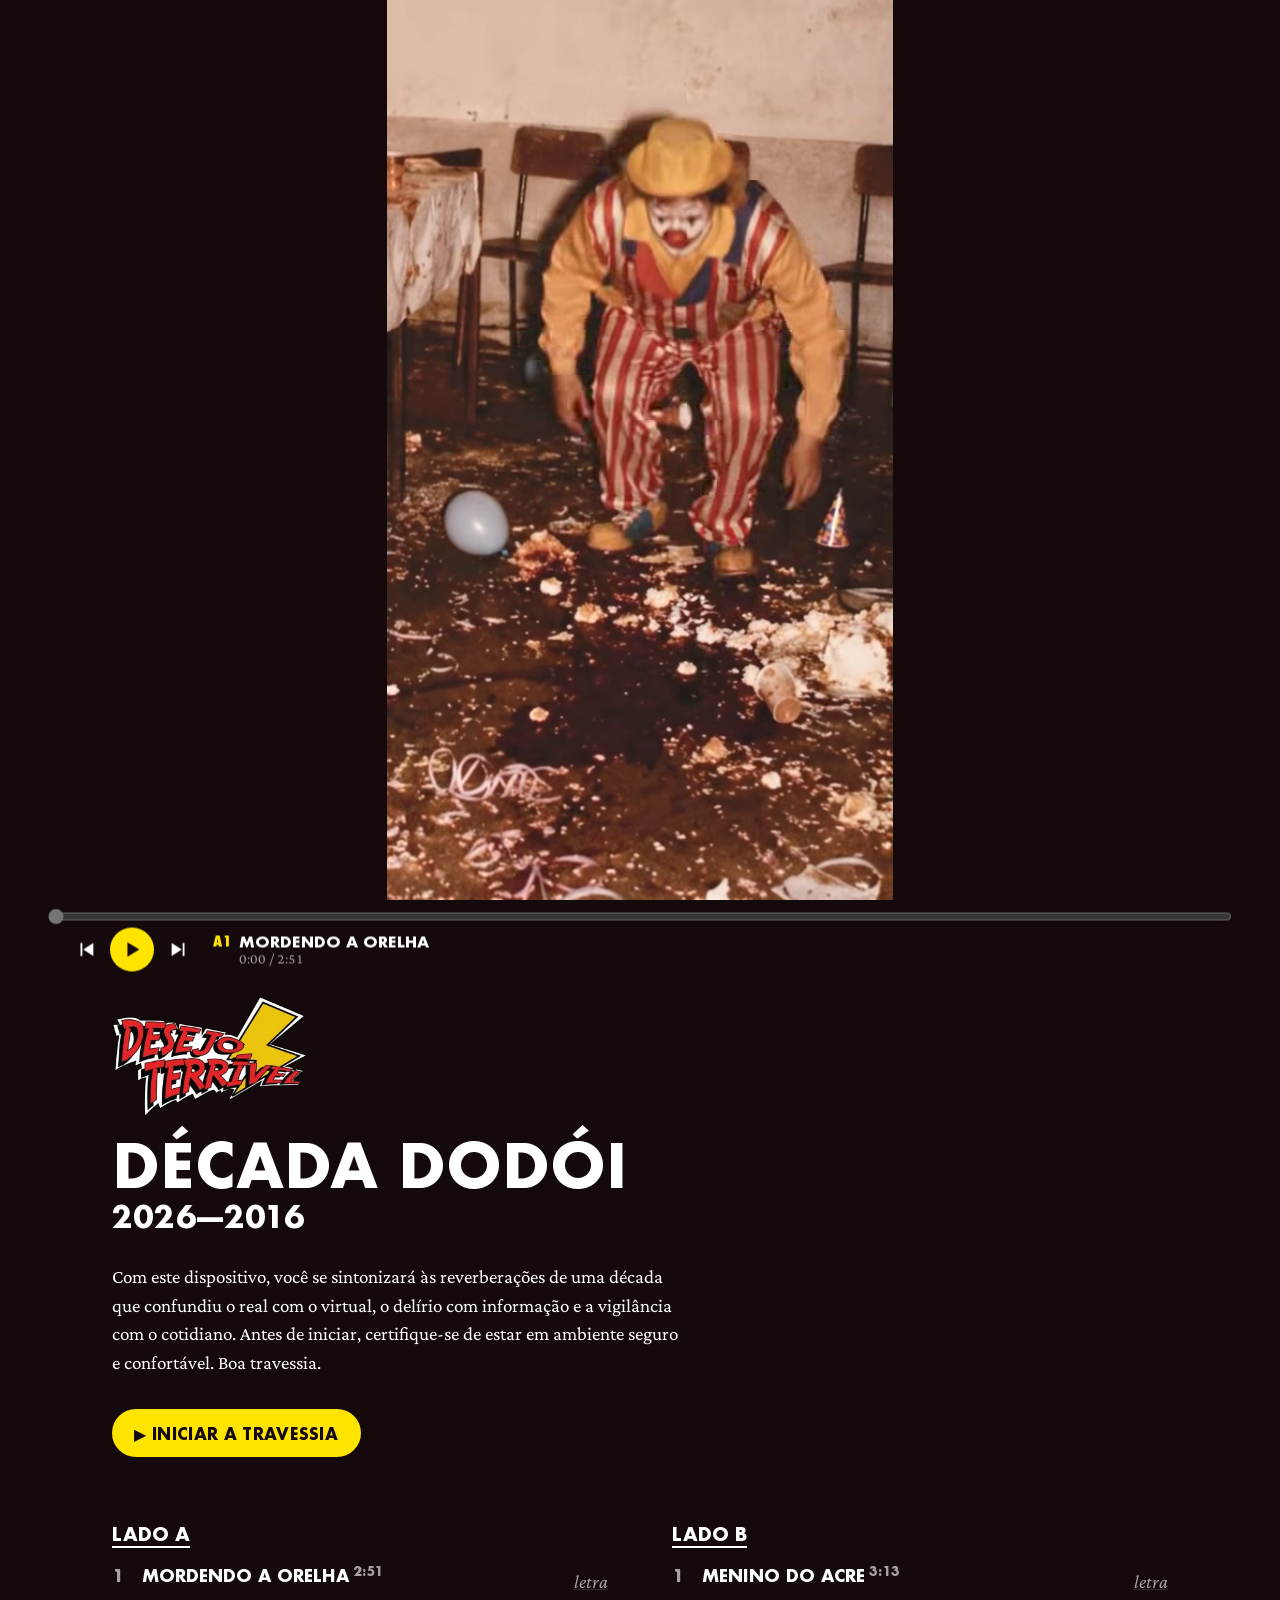
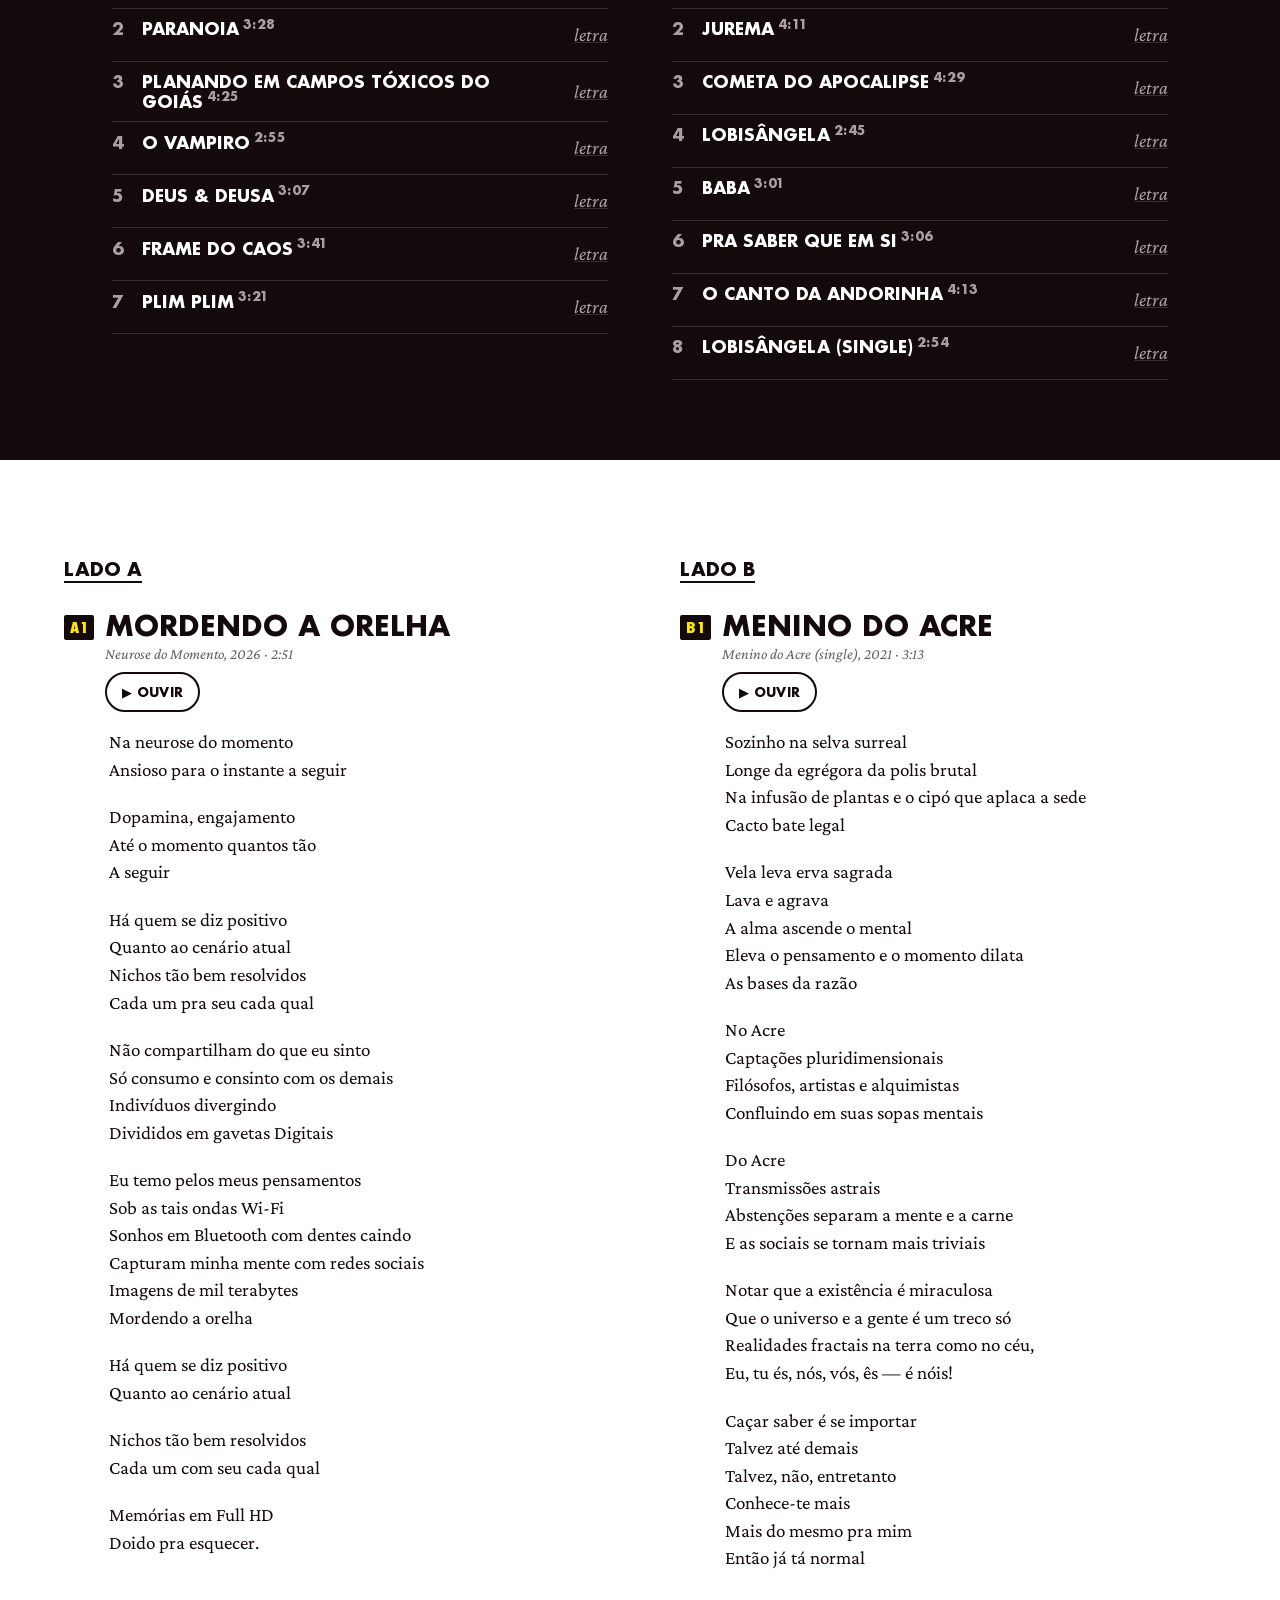
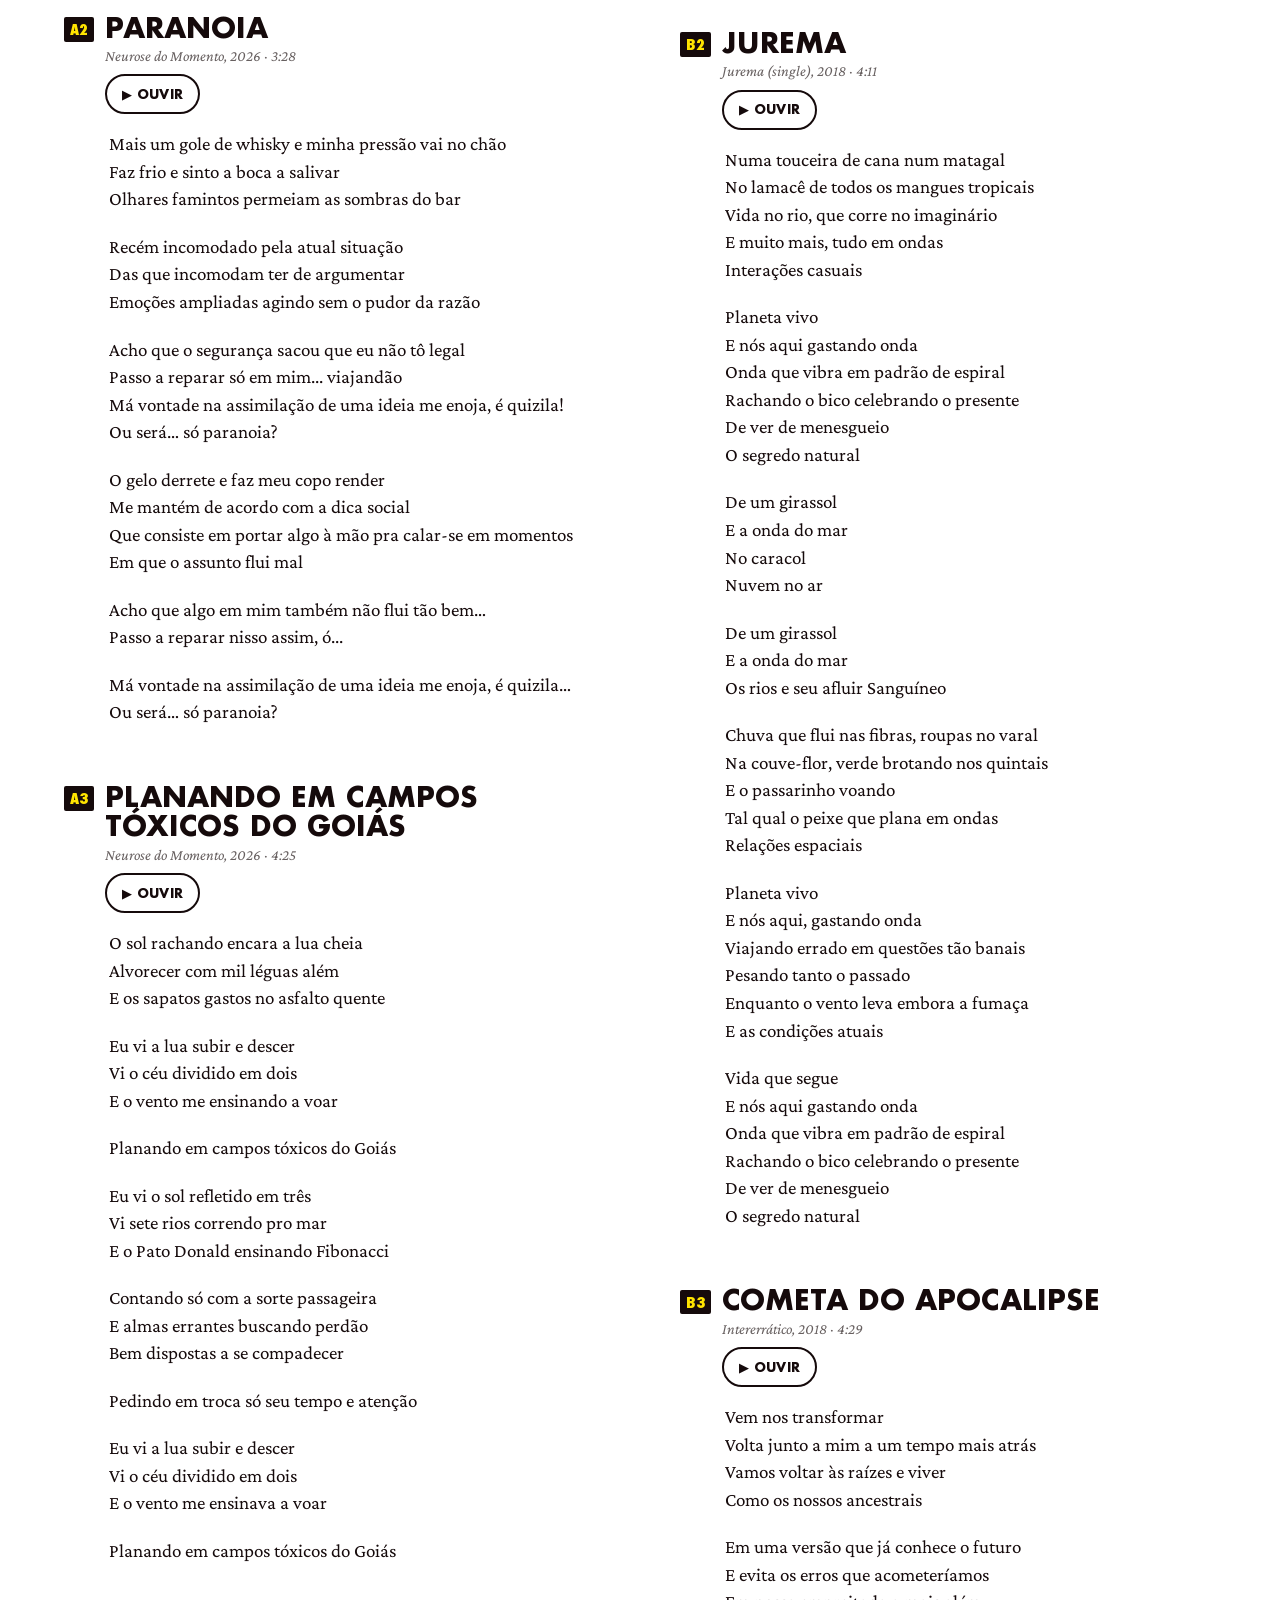
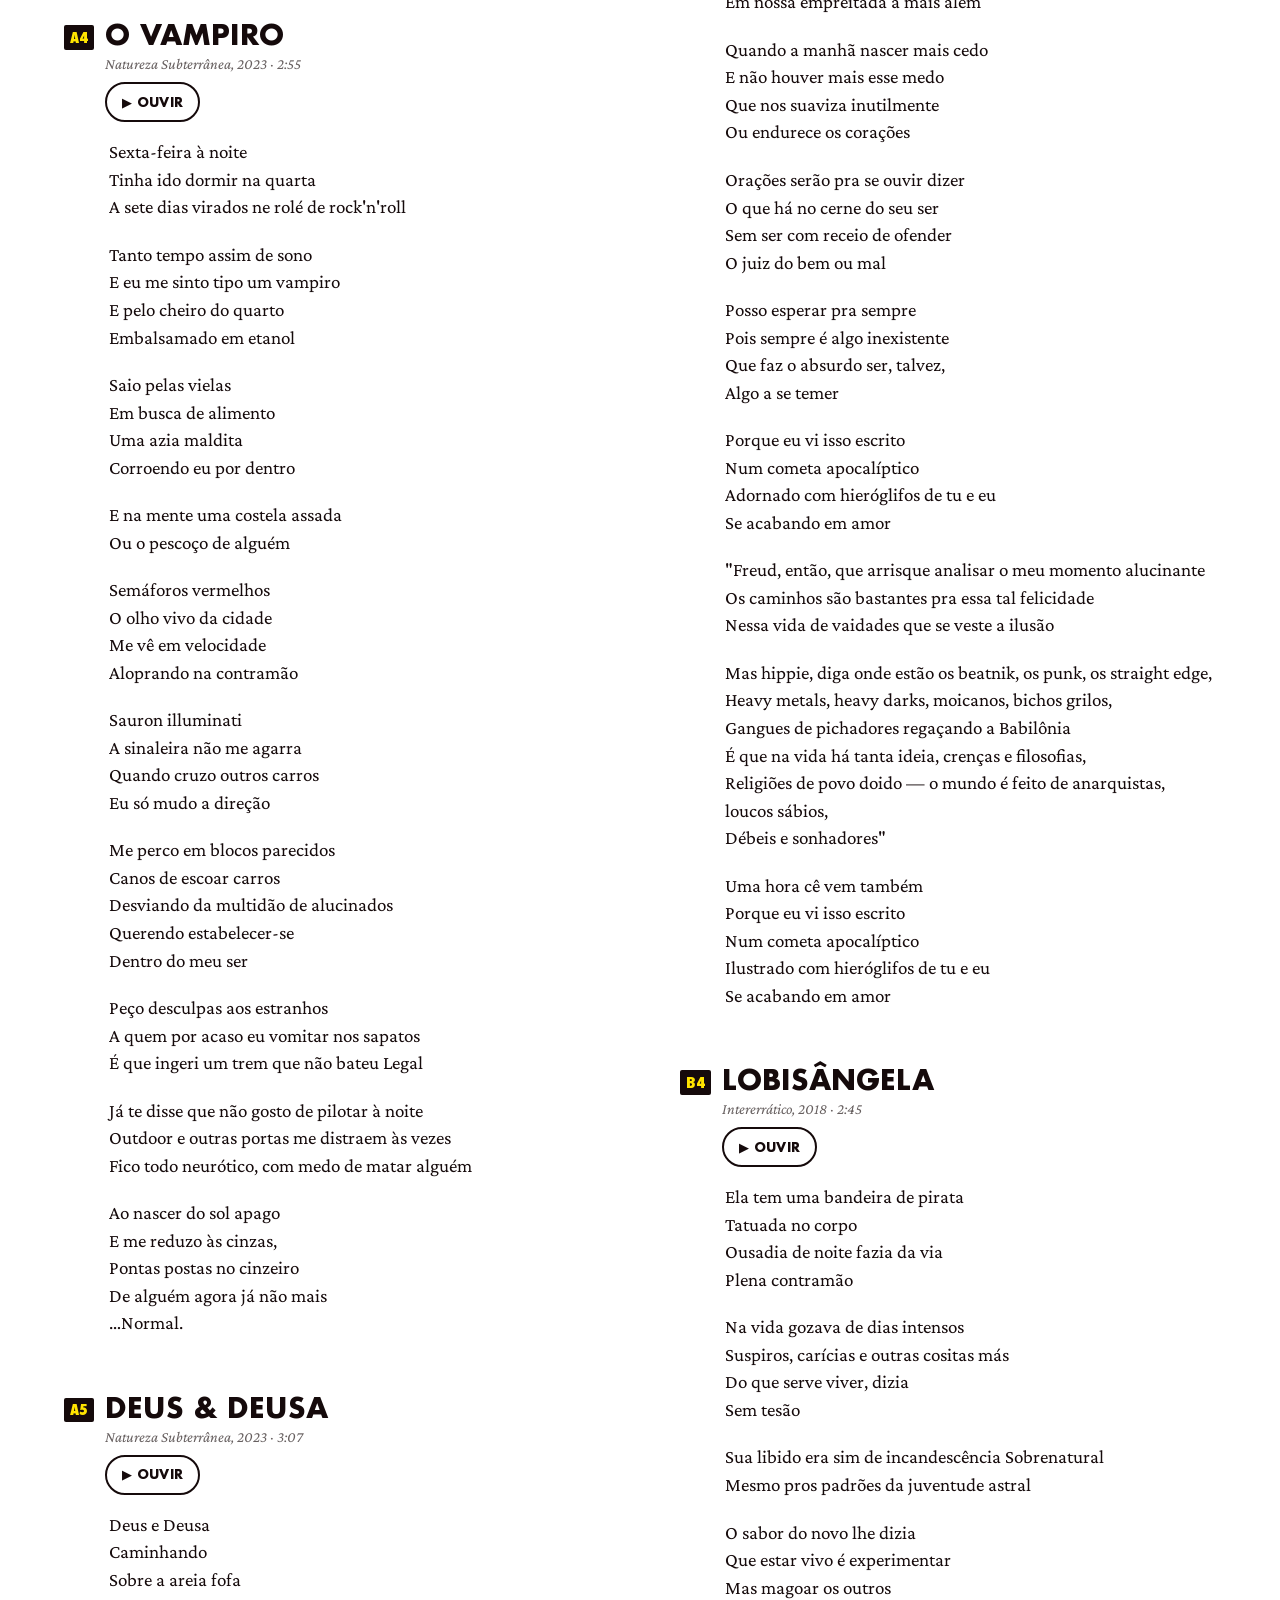
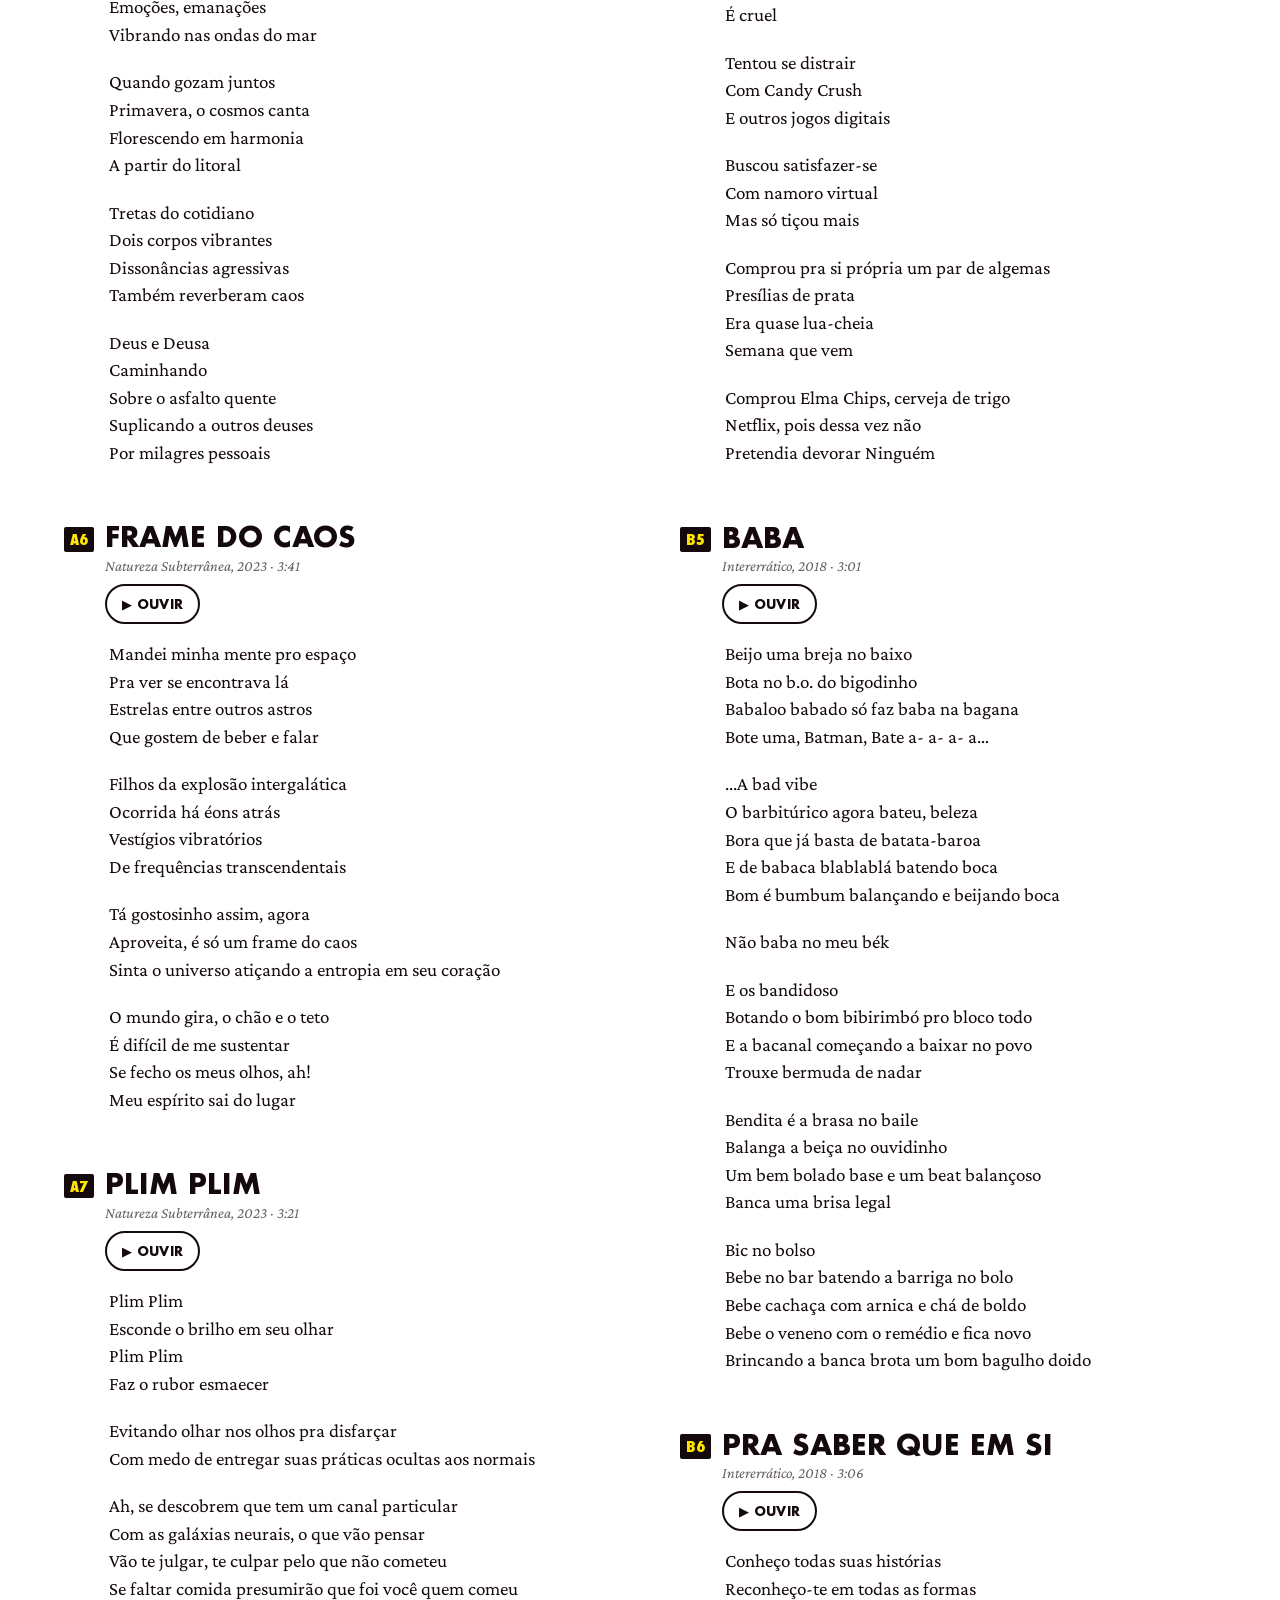
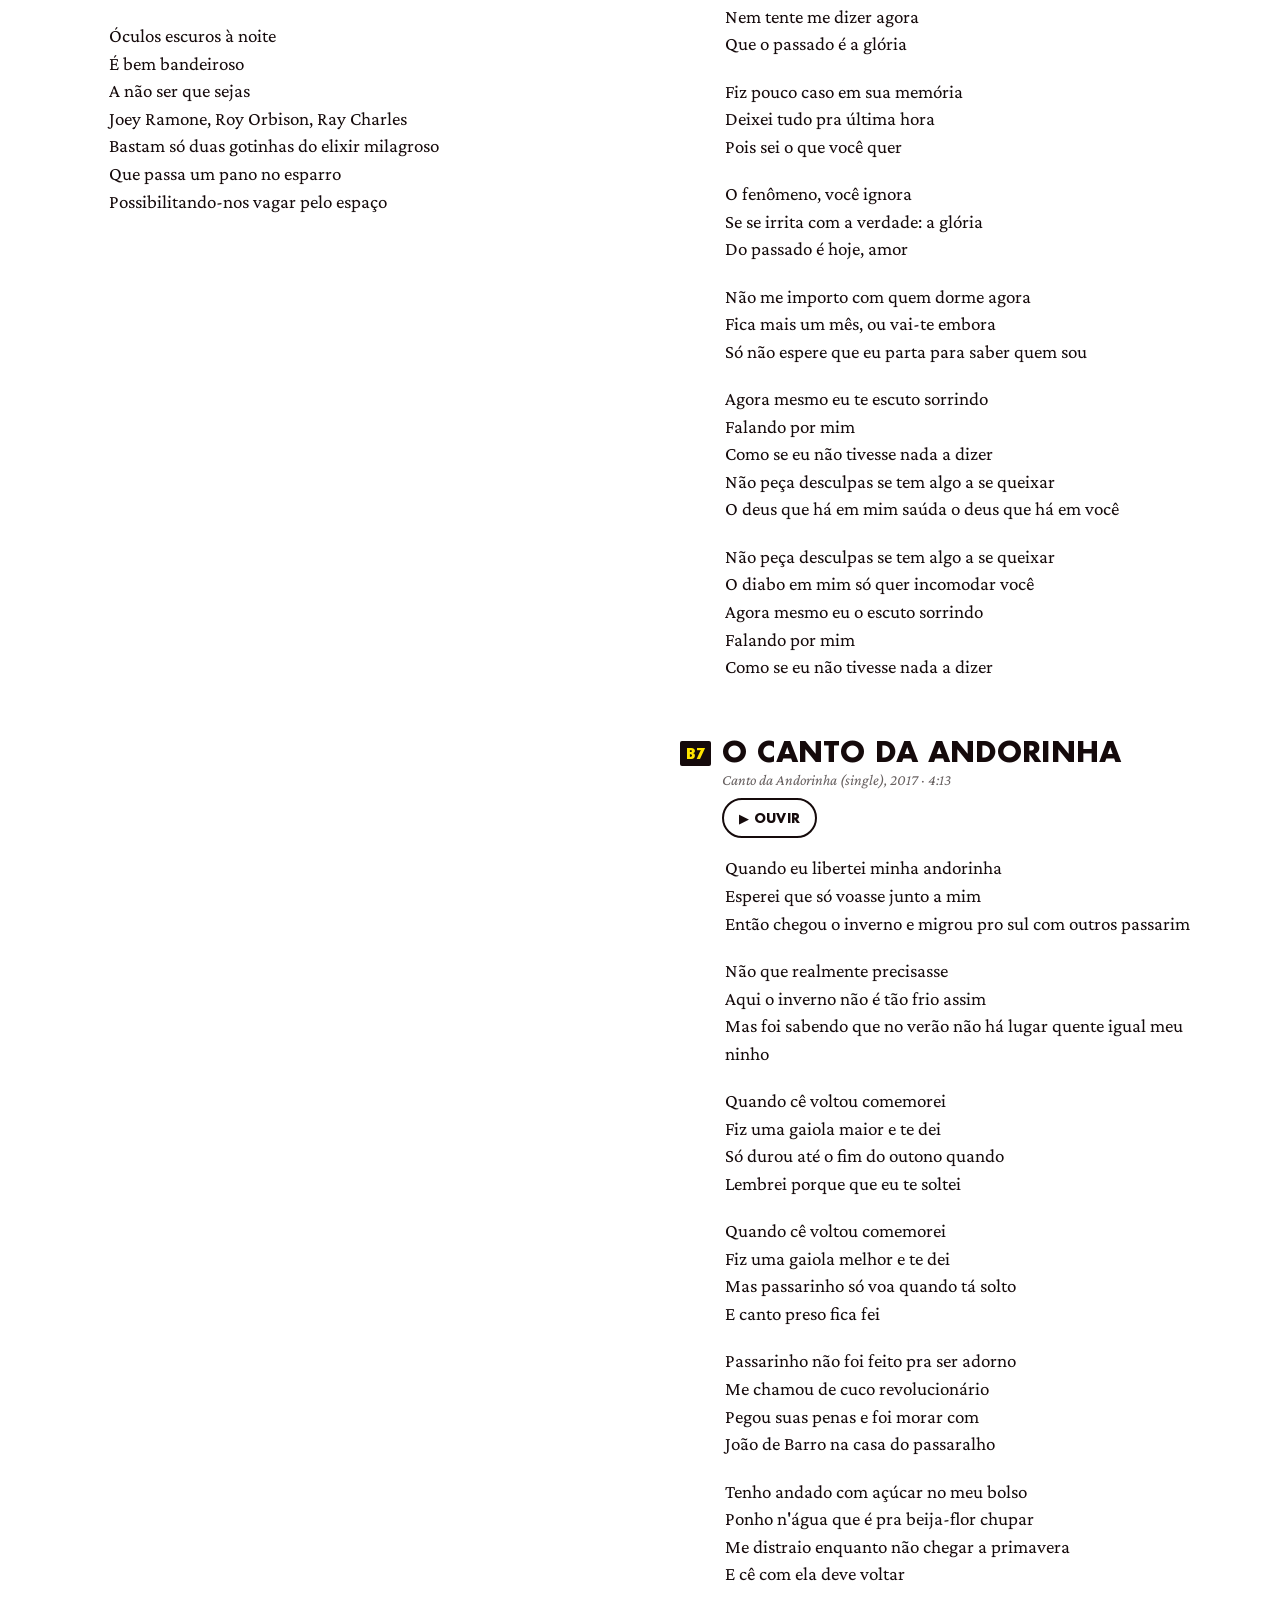
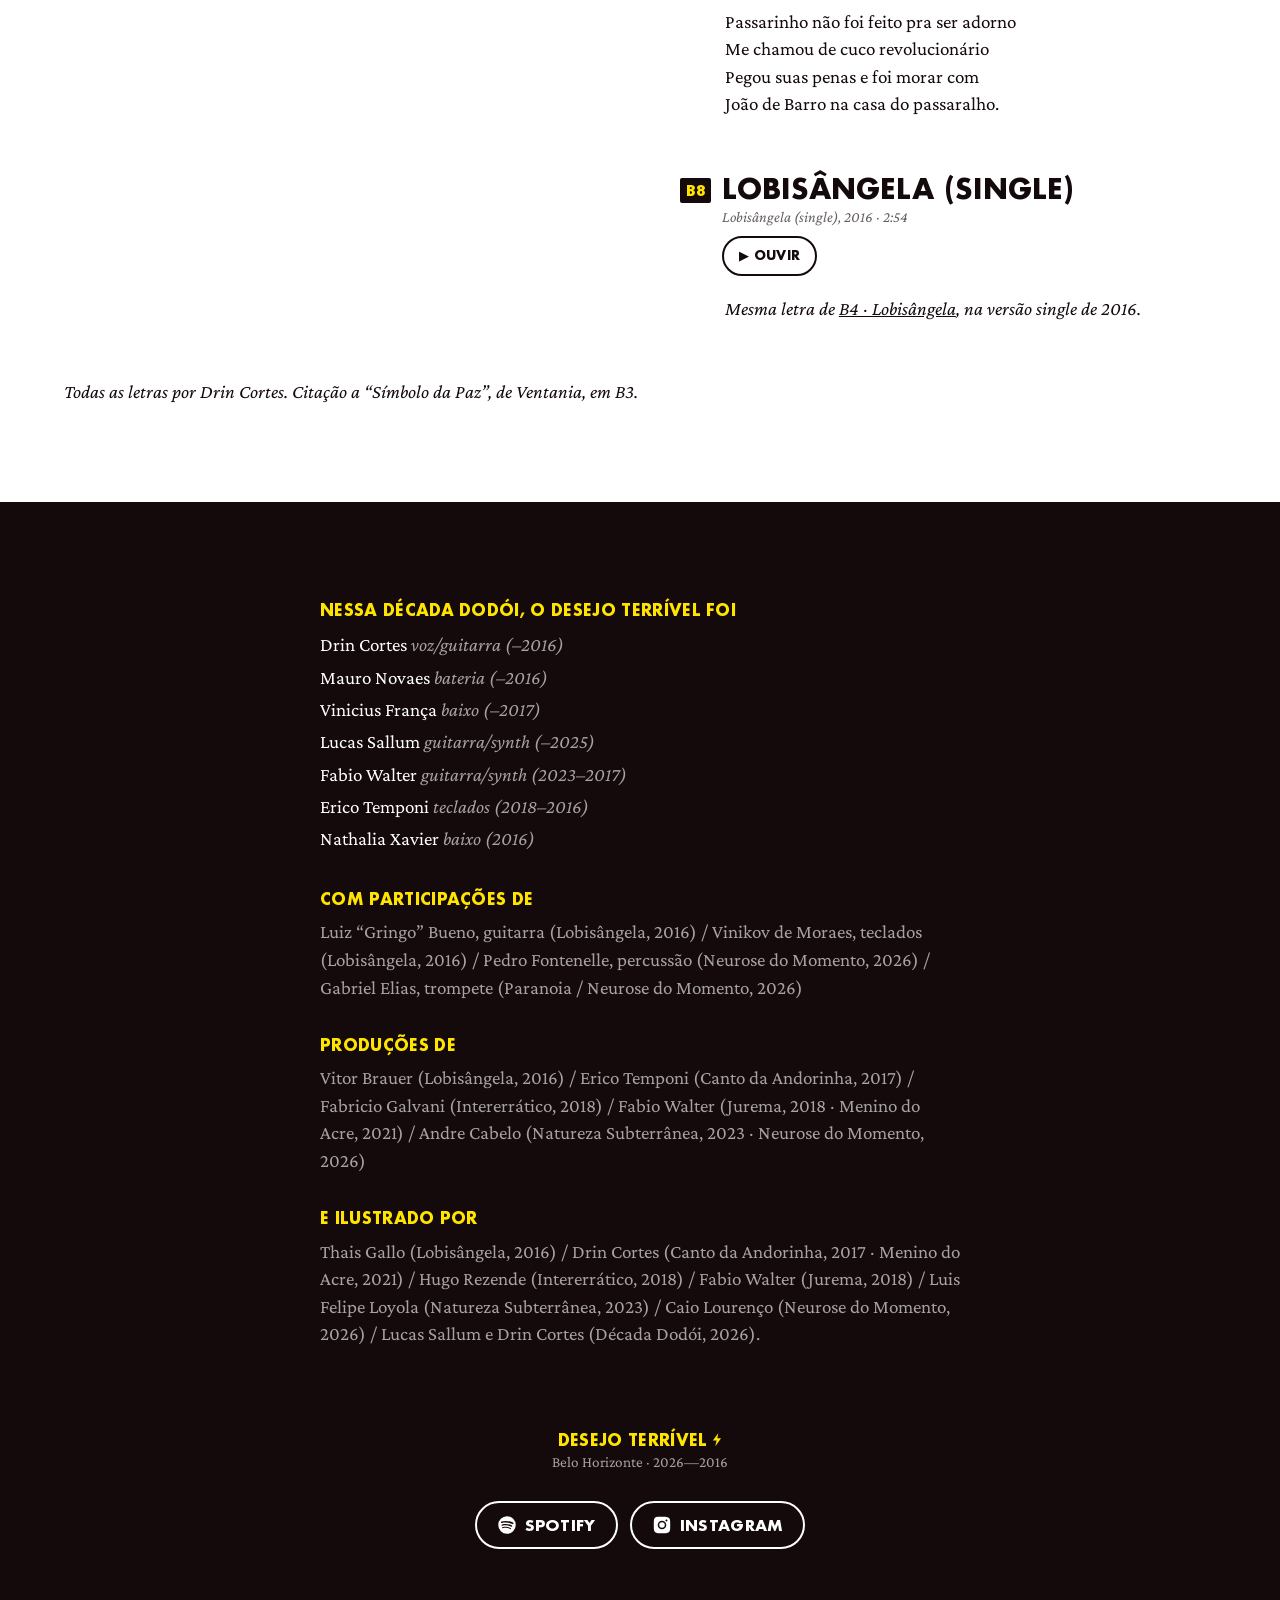
==== commit d31f898a: "teste: logo da banda, cabeçalho do player e ajustes de acessibilidade - Logo da banda no lugar do ró" ====
--- a/teste/index.html
+++ b/teste/index.html
@@ -22,7 +22,7 @@
 <link rel="preload" href="fonts/futura-bold.woff2" as="font" type="font/woff2" crossorigin>
 <link rel="preload" href="img/capa-800.avif" as="image" type="image/avif"
       imagesrcset="img/capa-800.avif 800w, img/capa-1600.avif 1600w" imagesizes="97svh">
-<link rel="stylesheet" href="css/style.css">
+<link rel="stylesheet" href="css/style.css?v=14">
 </head>
 <body>
 
@@ -54,10 +54,10 @@
 <!-- ============ 2. PLAYER (verso do encarte) ============ -->
 <section id="player" class="verso" aria-labelledby="titulo-album">
   <header class="verso__cab">
-    <p class="marca">DESEJO TERRÍVEL <svg class="raio" viewBox="0 0 24 32" aria-hidden="true"><path d="M15 0 2 18h9L8 32l14-20h-9l2-12z"/></svg></p>
+    <img class="verso__logo" src="img/logo-640.webp" srcset="img/logo-320.webp 320w, img/logo-640.webp 640w" sizes="(min-width: 36rem) 196px, 34vw" width="640" height="394" alt="Desejo Terrível">
     <h2 id="titulo-album">DÉCADA DODÓI <span>2026—2016</span></h2>
     <p class="manual">Com este dispositivo, você se sintonizará às reverberações de uma década que confundiu o real com o virtual, o delírio com informação e a vigilância com o cotidiano. Antes de iniciar, certifique-se de estar em ambiente seguro e confortável. Boa travessia.</p>
-    <button type="button" class="iniciar" data-tocar="a1">▶ Iniciar a travessia</button>
+    <button type="button" class="iniciar" data-tocar="a1"><span aria-hidden="true">▶</span> Iniciar a travessia</button>
   </header>
 
   <div class="lados">
@@ -65,26 +65,26 @@
 <section class="lado" aria-labelledby="lado-a">
   <h3 id="lado-a">LADO A</h3>
   <ol class="faixas">
-    <li class="faixa" data-id="a1"><button type="button" class="faixa__tocar" data-tocar="a1" aria-label="Tocar A1, Mordendo A Orelha"><span class="faixa__num">1</span><span class="faixa__tit">MORDENDO A ORELHA<sup>2:51</sup></span><svg class="raio" viewBox="0 0 24 32" aria-hidden="true"><path d="M15 0 2 18h9L8 32l14-20h-9l2-12z"/></svg></button><a class="faixa__letra" href="#letra-a1">letra</a></li>
-    <li class="faixa" data-id="a2"><button type="button" class="faixa__tocar" data-tocar="a2" aria-label="Tocar A2, Paranoia"><span class="faixa__num">2</span><span class="faixa__tit">PARANOIA<sup>3:28</sup></span><svg class="raio" viewBox="0 0 24 32" aria-hidden="true"><path d="M15 0 2 18h9L8 32l14-20h-9l2-12z"/></svg></button><a class="faixa__letra" href="#letra-a2">letra</a></li>
-    <li class="faixa" data-id="a3"><button type="button" class="faixa__tocar" data-tocar="a3" aria-label="Tocar A3, Planando Em Campos Tóxicos Do Goiás"><span class="faixa__num">3</span><span class="faixa__tit">PLANANDO EM CAMPOS TÓXICOS DO GOIÁS<sup>4:25</sup></span><svg class="raio" viewBox="0 0 24 32" aria-hidden="true"><path d="M15 0 2 18h9L8 32l14-20h-9l2-12z"/></svg></button><a class="faixa__letra" href="#letra-a3">letra</a></li>
-    <li class="faixa" data-id="a4"><button type="button" class="faixa__tocar" data-tocar="a4" aria-label="Tocar A4, O Vampiro"><span class="faixa__num">4</span><span class="faixa__tit">O VAMPIRO<sup>2:55</sup></span><svg class="raio" viewBox="0 0 24 32" aria-hidden="true"><path d="M15 0 2 18h9L8 32l14-20h-9l2-12z"/></svg></button><a class="faixa__letra" href="#letra-a4">letra</a></li>
-    <li class="faixa" data-id="a5"><button type="button" class="faixa__tocar" data-tocar="a5" aria-label="Tocar A5, Deus &amp; Deusa"><span class="faixa__num">5</span><span class="faixa__tit">DEUS &amp; DEUSA<sup>3:07</sup></span><svg class="raio" viewBox="0 0 24 32" aria-hidden="true"><path d="M15 0 2 18h9L8 32l14-20h-9l2-12z"/></svg></button><a class="faixa__letra" href="#letra-a5">letra</a></li>
-    <li class="faixa" data-id="a6"><button type="button" class="faixa__tocar" data-tocar="a6" aria-label="Tocar A6, Frame Do Caos"><span class="faixa__num">6</span><span class="faixa__tit">FRAME DO CAOS<sup>3:41</sup></span><svg class="raio" viewBox="0 0 24 32" aria-hidden="true"><path d="M15 0 2 18h9L8 32l14-20h-9l2-12z"/></svg></button><a class="faixa__letra" href="#letra-a6">letra</a></li>
-    <li class="faixa" data-id="a7"><button type="button" class="faixa__tocar" data-tocar="a7" aria-label="Tocar A7, Plim Plim"><span class="faixa__num">7</span><span class="faixa__tit">PLIM PLIM<sup>3:21</sup></span><svg class="raio" viewBox="0 0 24 32" aria-hidden="true"><path d="M15 0 2 18h9L8 32l14-20h-9l2-12z"/></svg></button><a class="faixa__letra" href="#letra-a7">letra</a></li>
+    <li class="faixa" data-id="a1"><button type="button" class="faixa__tocar" data-tocar="a1" aria-label="Tocar A1, Mordendo A Orelha"><span class="faixa__num">1</span><span class="faixa__tit">MORDENDO A ORELHA<sup>2:51</sup></span><svg class="raio" viewBox="0 0 24 32" aria-hidden="true"><path d="M15 0 2 18h9L8 32l14-20h-9l2-12z"/></svg></button><a class="faixa__letra" href="#letra-a1">letra<span class="so-leitor"> de Mordendo a Orelha</span></a></li>
+    <li class="faixa" data-id="a2"><button type="button" class="faixa__tocar" data-tocar="a2" aria-label="Tocar A2, Paranoia"><span class="faixa__num">2</span><span class="faixa__tit">PARANOIA<sup>3:28</sup></span><svg class="raio" viewBox="0 0 24 32" aria-hidden="true"><path d="M15 0 2 18h9L8 32l14-20h-9l2-12z"/></svg></button><a class="faixa__letra" href="#letra-a2">letra<span class="so-leitor"> de Paranoia</span></a></li>
+    <li class="faixa" data-id="a3"><button type="button" class="faixa__tocar" data-tocar="a3" aria-label="Tocar A3, Planando Em Campos Tóxicos Do Goiás"><span class="faixa__num">3</span><span class="faixa__tit">PLANANDO EM CAMPOS TÓXICOS DO GOIÁS<sup>4:25</sup></span><svg class="raio" viewBox="0 0 24 32" aria-hidden="true"><path d="M15 0 2 18h9L8 32l14-20h-9l2-12z"/></svg></button><a class="faixa__letra" href="#letra-a3">letra<span class="so-leitor"> de Planando em Campos Tóxicos do Goiás</span></a></li>
+    <li class="faixa" data-id="a4"><button type="button" class="faixa__tocar" data-tocar="a4" aria-label="Tocar A4, O Vampiro"><span class="faixa__num">4</span><span class="faixa__tit">O VAMPIRO<sup>2:55</sup></span><svg class="raio" viewBox="0 0 24 32" aria-hidden="true"><path d="M15 0 2 18h9L8 32l14-20h-9l2-12z"/></svg></button><a class="faixa__letra" href="#letra-a4">letra<span class="so-leitor"> de O Vampiro</span></a></li>
+    <li class="faixa" data-id="a5"><button type="button" class="faixa__tocar" data-tocar="a5" aria-label="Tocar A5, Deus &amp; Deusa"><span class="faixa__num">5</span><span class="faixa__tit">DEUS &amp; DEUSA<sup>3:07</sup></span><svg class="raio" viewBox="0 0 24 32" aria-hidden="true"><path d="M15 0 2 18h9L8 32l14-20h-9l2-12z"/></svg></button><a class="faixa__letra" href="#letra-a5">letra<span class="so-leitor"> de Deus &amp; Deusa</span></a></li>
+    <li class="faixa" data-id="a6"><button type="button" class="faixa__tocar" data-tocar="a6" aria-label="Tocar A6, Frame Do Caos"><span class="faixa__num">6</span><span class="faixa__tit">FRAME DO CAOS<sup>3:41</sup></span><svg class="raio" viewBox="0 0 24 32" aria-hidden="true"><path d="M15 0 2 18h9L8 32l14-20h-9l2-12z"/></svg></button><a class="faixa__letra" href="#letra-a6">letra<span class="so-leitor"> de Frame do Caos</span></a></li>
+    <li class="faixa" data-id="a7"><button type="button" class="faixa__tocar" data-tocar="a7" aria-label="Tocar A7, Plim Plim"><span class="faixa__num">7</span><span class="faixa__tit">PLIM PLIM<sup>3:21</sup></span><svg class="raio" viewBox="0 0 24 32" aria-hidden="true"><path d="M15 0 2 18h9L8 32l14-20h-9l2-12z"/></svg></button><a class="faixa__letra" href="#letra-a7">letra<span class="so-leitor"> de Plim Plim</span></a></li>
   </ol>
 </section>
 <section class="lado" aria-labelledby="lado-b">
   <h3 id="lado-b">LADO B</h3>
   <ol class="faixas">
-    <li class="faixa" data-id="b1"><button type="button" class="faixa__tocar" data-tocar="b1" aria-label="Tocar B1, Menino Do Acre"><span class="faixa__num">1</span><span class="faixa__tit">MENINO DO ACRE<sup>3:13</sup></span><svg class="raio" viewBox="0 0 24 32" aria-hidden="true"><path d="M15 0 2 18h9L8 32l14-20h-9l2-12z"/></svg></button><a class="faixa__letra" href="#letra-b1">letra</a></li>
-    <li class="faixa" data-id="b2"><button type="button" class="faixa__tocar" data-tocar="b2" aria-label="Tocar B2, Jurema"><span class="faixa__num">2</span><span class="faixa__tit">JUREMA<sup>4:11</sup></span><svg class="raio" viewBox="0 0 24 32" aria-hidden="true"><path d="M15 0 2 18h9L8 32l14-20h-9l2-12z"/></svg></button><a class="faixa__letra" href="#letra-b2">letra</a></li>
-    <li class="faixa" data-id="b3"><button type="button" class="faixa__tocar" data-tocar="b3" aria-label="Tocar B3, Cometa Do Apocalipse"><span class="faixa__num">3</span><span class="faixa__tit">COMETA DO APOCALIPSE<sup>4:29</sup></span><svg class="raio" viewBox="0 0 24 32" aria-hidden="true"><path d="M15 0 2 18h9L8 32l14-20h-9l2-12z"/></svg></button><a class="faixa__letra" href="#letra-b3">letra</a></li>
-    <li class="faixa" data-id="b4"><button type="button" class="faixa__tocar" data-tocar="b4" aria-label="Tocar B4, Lobisângela"><span class="faixa__num">4</span><span class="faixa__tit">LOBISÂNGELA<sup>2:45</sup></span><svg class="raio" viewBox="0 0 24 32" aria-hidden="true"><path d="M15 0 2 18h9L8 32l14-20h-9l2-12z"/></svg></button><a class="faixa__letra" href="#letra-b4">letra</a></li>
-    <li class="faixa" data-id="b5"><button type="button" class="faixa__tocar" data-tocar="b5" aria-label="Tocar B5, Baba"><span class="faixa__num">5</span><span class="faixa__tit">BABA<sup>3:01</sup></span><svg class="raio" viewBox="0 0 24 32" aria-hidden="true"><path d="M15 0 2 18h9L8 32l14-20h-9l2-12z"/></svg></button><a class="faixa__letra" href="#letra-b5">letra</a></li>
-    <li class="faixa" data-id="b6"><button type="button" class="faixa__tocar" data-tocar="b6" aria-label="Tocar B6, Pra Saber Que Em Si"><span class="faixa__num">6</span><span class="faixa__tit">PRA SABER QUE EM SI<sup>3:06</sup></span><svg class="raio" viewBox="0 0 24 32" aria-hidden="true"><path d="M15 0 2 18h9L8 32l14-20h-9l2-12z"/></svg></button><a class="faixa__letra" href="#letra-b6">letra</a></li>
-    <li class="faixa" data-id="b7"><button type="button" class="faixa__tocar" data-tocar="b7" aria-label="Tocar B7, O Canto Da Andorinha"><span class="faixa__num">7</span><span class="faixa__tit">O CANTO DA ANDORINHA<sup>4:13</sup></span><svg class="raio" viewBox="0 0 24 32" aria-hidden="true"><path d="M15 0 2 18h9L8 32l14-20h-9l2-12z"/></svg></button><a class="faixa__letra" href="#letra-b7">letra</a></li>
-    <li class="faixa" data-id="b8"><button type="button" class="faixa__tocar" data-tocar="b8" aria-label="Tocar B8, Lobisângela (Single)"><span class="faixa__num">8</span><span class="faixa__tit">LOBISÂNGELA (SINGLE)<sup>2:54</sup></span><svg class="raio" viewBox="0 0 24 32" aria-hidden="true"><path d="M15 0 2 18h9L8 32l14-20h-9l2-12z"/></svg></button><a class="faixa__letra" href="#letra-b8">letra</a></li>
+    <li class="faixa" data-id="b1"><button type="button" class="faixa__tocar" data-tocar="b1" aria-label="Tocar B1, Menino Do Acre"><span class="faixa__num">1</span><span class="faixa__tit">MENINO DO ACRE<sup>3:13</sup></span><svg class="raio" viewBox="0 0 24 32" aria-hidden="true"><path d="M15 0 2 18h9L8 32l14-20h-9l2-12z"/></svg></button><a class="faixa__letra" href="#letra-b1">letra<span class="so-leitor"> de Menino do Acre</span></a></li>
+    <li class="faixa" data-id="b2"><button type="button" class="faixa__tocar" data-tocar="b2" aria-label="Tocar B2, Jurema"><span class="faixa__num">2</span><span class="faixa__tit">JUREMA<sup>4:11</sup></span><svg class="raio" viewBox="0 0 24 32" aria-hidden="true"><path d="M15 0 2 18h9L8 32l14-20h-9l2-12z"/></svg></button><a class="faixa__letra" href="#letra-b2">letra<span class="so-leitor"> de Jurema</span></a></li>
+    <li class="faixa" data-id="b3"><button type="button" class="faixa__tocar" data-tocar="b3" aria-label="Tocar B3, Cometa Do Apocalipse"><span class="faixa__num">3</span><span class="faixa__tit">COMETA DO APOCALIPSE<sup>4:29</sup></span><svg class="raio" viewBox="0 0 24 32" aria-hidden="true"><path d="M15 0 2 18h9L8 32l14-20h-9l2-12z"/></svg></button><a class="faixa__letra" href="#letra-b3">letra<span class="so-leitor"> de Cometa do Apocalipse</span></a></li>
+    <li class="faixa" data-id="b4"><button type="button" class="faixa__tocar" data-tocar="b4" aria-label="Tocar B4, Lobisângela"><span class="faixa__num">4</span><span class="faixa__tit">LOBISÂNGELA<sup>2:45</sup></span><svg class="raio" viewBox="0 0 24 32" aria-hidden="true"><path d="M15 0 2 18h9L8 32l14-20h-9l2-12z"/></svg></button><a class="faixa__letra" href="#letra-b4">letra<span class="so-leitor"> de Lobisângela</span></a></li>
+    <li class="faixa" data-id="b5"><button type="button" class="faixa__tocar" data-tocar="b5" aria-label="Tocar B5, Baba"><span class="faixa__num">5</span><span class="faixa__tit">BABA<sup>3:01</sup></span><svg class="raio" viewBox="0 0 24 32" aria-hidden="true"><path d="M15 0 2 18h9L8 32l14-20h-9l2-12z"/></svg></button><a class="faixa__letra" href="#letra-b5">letra<span class="so-leitor"> de Baba</span></a></li>
+    <li class="faixa" data-id="b6"><button type="button" class="faixa__tocar" data-tocar="b6" aria-label="Tocar B6, Pra Saber Que Em Si"><span class="faixa__num">6</span><span class="faixa__tit">PRA SABER QUE EM SI<sup>3:06</sup></span><svg class="raio" viewBox="0 0 24 32" aria-hidden="true"><path d="M15 0 2 18h9L8 32l14-20h-9l2-12z"/></svg></button><a class="faixa__letra" href="#letra-b6">letra<span class="so-leitor"> de Pra Saber Que em Si</span></a></li>
+    <li class="faixa" data-id="b7"><button type="button" class="faixa__tocar" data-tocar="b7" aria-label="Tocar B7, O Canto Da Andorinha"><span class="faixa__num">7</span><span class="faixa__tit">O CANTO DA ANDORINHA<sup>4:13</sup></span><svg class="raio" viewBox="0 0 24 32" aria-hidden="true"><path d="M15 0 2 18h9L8 32l14-20h-9l2-12z"/></svg></button><a class="faixa__letra" href="#letra-b7">letra<span class="so-leitor"> de O Canto da Andorinha</span></a></li>
+    <li class="faixa" data-id="b8"><button type="button" class="faixa__tocar" data-tocar="b8" aria-label="Tocar B8, Lobisângela (Single)"><span class="faixa__num">8</span><span class="faixa__tit">LOBISÂNGELA (SINGLE)<sup>2:54</sup></span><svg class="raio" viewBox="0 0 24 32" aria-hidden="true"><path d="M15 0 2 18h9L8 32l14-20h-9l2-12z"/></svg></button><a class="faixa__letra" href="#letra-b8">letra<span class="so-leitor"> de Lobisângela (single)</span></a></li>
   </ol>
 </section>
 <!-- TRACKLIST:END -->
@@ -93,15 +93,12 @@
 
 <!-- ============ 3. LETRAS (lâmina interna) ============ -->
 <section id="letras" class="papel" aria-labelledby="titulo-letras">
-  <header class="papel__cab">
-    <h2 id="titulo-letras">LETRAS</h2>
-    <p>Todas as letras por Drin Cortes. Citação a “Símbolo da Paz”, de Ventania, em B3.</p>
-  </header>
+  <h2 id="titulo-letras" class="so-leitor">Letras</h2>
   <div class="letras">
 <!-- LETRAS:START -->
 <div class="letras__lado"><p class="letras__rotulo">LADO A</p>
 <article class="letra" id="letra-a1" data-id="a1">
-  <header class="letra__cab"><span class="letra__cod">A1</span><h3><svg class="raio" viewBox="0 0 24 32" aria-hidden="true"><path d="M15 0 2 18h9L8 32l14-20h-9l2-12z"/></svg>MORDENDO A ORELHA</h3><p class="letra__origem">Neurose do Momento, 2026 · 2:51</p><button type="button" class="ouvir" data-tocar="a1">▶ ouvir</button></header>
+  <header class="letra__cab"><span class="letra__cod">A1</span><h3><svg class="raio" viewBox="0 0 24 32" aria-hidden="true"><path d="M15 0 2 18h9L8 32l14-20h-9l2-12z"/></svg>MORDENDO A ORELHA</h3><p class="letra__origem">Neurose do Momento, 2026 · 2:51</p><button type="button" class="ouvir" data-tocar="a1"><span aria-hidden="true">▶</span> ouvir<span class="so-leitor"> Mordendo a Orelha</span></button></header>
   <div class="letra__texto">
     <p>Na neurose do momento<br>
 Ansioso para o instante a seguir</p>
@@ -131,7 +128,7 @@
   </div>
 </article>
 <article class="letra" id="letra-a2" data-id="a2">
-  <header class="letra__cab"><span class="letra__cod">A2</span><h3><svg class="raio" viewBox="0 0 24 32" aria-hidden="true"><path d="M15 0 2 18h9L8 32l14-20h-9l2-12z"/></svg>PARANOIA</h3><p class="letra__origem">Neurose do Momento, 2026 · 3:28</p><button type="button" class="ouvir" data-tocar="a2">▶ ouvir</button></header>
+  <header class="letra__cab"><span class="letra__cod">A2</span><h3><svg class="raio" viewBox="0 0 24 32" aria-hidden="true"><path d="M15 0 2 18h9L8 32l14-20h-9l2-12z"/></svg>PARANOIA</h3><p class="letra__origem">Neurose do Momento, 2026 · 3:28</p><button type="button" class="ouvir" data-tocar="a2"><span aria-hidden="true">▶</span> ouvir<span class="so-leitor"> Paranoia</span></button></header>
   <div class="letra__texto">
     <p>Mais um gole de whisky e minha pressão vai no chão<br>
 Faz frio e sinto a boca a salivar<br>
@@ -154,7 +151,7 @@
   </div>
 </article>
 <article class="letra" id="letra-a3" data-id="a3">
-  <header class="letra__cab"><span class="letra__cod">A3</span><h3><svg class="raio" viewBox="0 0 24 32" aria-hidden="true"><path d="M15 0 2 18h9L8 32l14-20h-9l2-12z"/></svg>PLANANDO EM CAMPOS TÓXICOS DO GOIÁS</h3><p class="letra__origem">Neurose do Momento, 2026 · 4:25</p><button type="button" class="ouvir" data-tocar="a3">▶ ouvir</button></header>
+  <header class="letra__cab"><span class="letra__cod">A3</span><h3><svg class="raio" viewBox="0 0 24 32" aria-hidden="true"><path d="M15 0 2 18h9L8 32l14-20h-9l2-12z"/></svg>PLANANDO EM CAMPOS TÓXICOS DO GOIÁS</h3><p class="letra__origem">Neurose do Momento, 2026 · 4:25</p><button type="button" class="ouvir" data-tocar="a3"><span aria-hidden="true">▶</span> ouvir<span class="so-leitor"> Planando em Campos Tóxicos do Goiás</span></button></header>
   <div class="letra__texto">
     <p>O sol rachando encara a lua cheia<br>
 Alvorecer com mil léguas além<br>
@@ -177,7 +174,7 @@
   </div>
 </article>
 <article class="letra" id="letra-a4" data-id="a4">
-  <header class="letra__cab"><span class="letra__cod">A4</span><h3><svg class="raio" viewBox="0 0 24 32" aria-hidden="true"><path d="M15 0 2 18h9L8 32l14-20h-9l2-12z"/></svg>O VAMPIRO</h3><p class="letra__origem">Natureza Subterrânea, 2023 · 2:55</p><button type="button" class="ouvir" data-tocar="a4">▶ ouvir</button></header>
+  <header class="letra__cab"><span class="letra__cod">A4</span><h3><svg class="raio" viewBox="0 0 24 32" aria-hidden="true"><path d="M15 0 2 18h9L8 32l14-20h-9l2-12z"/></svg>O VAMPIRO</h3><p class="letra__origem">Natureza Subterrânea, 2023 · 2:55</p><button type="button" class="ouvir" data-tocar="a4"><span aria-hidden="true">▶</span> ouvir<span class="so-leitor"> O Vampiro</span></button></header>
   <div class="letra__texto">
     <p>Sexta-feira à noite<br>
 Tinha ido dormir na quarta<br>
@@ -219,7 +216,7 @@
   </div>
 </article>
 <article class="letra" id="letra-a5" data-id="a5">
-  <header class="letra__cab"><span class="letra__cod">A5</span><h3><svg class="raio" viewBox="0 0 24 32" aria-hidden="true"><path d="M15 0 2 18h9L8 32l14-20h-9l2-12z"/></svg>DEUS &amp; DEUSA</h3><p class="letra__origem">Natureza Subterrânea, 2023 · 3:07</p><button type="button" class="ouvir" data-tocar="a5">▶ ouvir</button></header>
+  <header class="letra__cab"><span class="letra__cod">A5</span><h3><svg class="raio" viewBox="0 0 24 32" aria-hidden="true"><path d="M15 0 2 18h9L8 32l14-20h-9l2-12z"/></svg>DEUS &amp; DEUSA</h3><p class="letra__origem">Natureza Subterrânea, 2023 · 3:07</p><button type="button" class="ouvir" data-tocar="a5"><span aria-hidden="true">▶</span> ouvir<span class="so-leitor"> Deus &amp; Deusa</span></button></header>
   <div class="letra__texto">
     <p>Deus e Deusa<br>
 Caminhando<br>
@@ -242,7 +239,7 @@
   </div>
 </article>
 <article class="letra" id="letra-a6" data-id="a6">
-  <header class="letra__cab"><span class="letra__cod">A6</span><h3><svg class="raio" viewBox="0 0 24 32" aria-hidden="true"><path d="M15 0 2 18h9L8 32l14-20h-9l2-12z"/></svg>FRAME DO CAOS</h3><p class="letra__origem">Natureza Subterrânea, 2023 · 3:41</p><button type="button" class="ouvir" data-tocar="a6">▶ ouvir</button></header>
+  <header class="letra__cab"><span class="letra__cod">A6</span><h3><svg class="raio" viewBox="0 0 24 32" aria-hidden="true"><path d="M15 0 2 18h9L8 32l14-20h-9l2-12z"/></svg>FRAME DO CAOS</h3><p class="letra__origem">Natureza Subterrânea, 2023 · 3:41</p><button type="button" class="ouvir" data-tocar="a6"><span aria-hidden="true">▶</span> ouvir<span class="so-leitor"> Frame do Caos</span></button></header>
   <div class="letra__texto">
     <p>Mandei minha mente pro espaço<br>
 Pra ver se encontrava lá<br>
@@ -262,7 +259,7 @@
   </div>
 </article>
 <article class="letra" id="letra-a7" data-id="a7">
-  <header class="letra__cab"><span class="letra__cod">A7</span><h3><svg class="raio" viewBox="0 0 24 32" aria-hidden="true"><path d="M15 0 2 18h9L8 32l14-20h-9l2-12z"/></svg>PLIM PLIM</h3><p class="letra__origem">Natureza Subterrânea, 2023 · 3:21</p><button type="button" class="ouvir" data-tocar="a7">▶ ouvir</button></header>
+  <header class="letra__cab"><span class="letra__cod">A7</span><h3><svg class="raio" viewBox="0 0 24 32" aria-hidden="true"><path d="M15 0 2 18h9L8 32l14-20h-9l2-12z"/></svg>PLIM PLIM</h3><p class="letra__origem">Natureza Subterrânea, 2023 · 3:21</p><button type="button" class="ouvir" data-tocar="a7"><span aria-hidden="true">▶</span> ouvir<span class="so-leitor"> Plim Plim</span></button></header>
   <div class="letra__texto">
     <p>Plim Plim<br>
 Esconde o brilho em seu olhar<br>
@@ -286,7 +283,7 @@
 </div>
 <div class="letras__lado"><p class="letras__rotulo">LADO B</p>
 <article class="letra" id="letra-b1" data-id="b1">
-  <header class="letra__cab"><span class="letra__cod">B1</span><h3><svg class="raio" viewBox="0 0 24 32" aria-hidden="true"><path d="M15 0 2 18h9L8 32l14-20h-9l2-12z"/></svg>MENINO DO ACRE</h3><p class="letra__origem">Menino do Acre (single), 2021 · 3:13</p><button type="button" class="ouvir" data-tocar="b1">▶ ouvir</button></header>
+  <header class="letra__cab"><span class="letra__cod">B1</span><h3><svg class="raio" viewBox="0 0 24 32" aria-hidden="true"><path d="M15 0 2 18h9L8 32l14-20h-9l2-12z"/></svg>MENINO DO ACRE</h3><p class="letra__origem">Menino do Acre (single), 2021 · 3:13</p><button type="button" class="ouvir" data-tocar="b1"><span aria-hidden="true">▶</span> ouvir<span class="so-leitor"> Menino do Acre</span></button></header>
   <div class="letra__texto">
     <p>Sozinho na selva surreal<br>
 Longe da egrégora da polis brutal<br>
@@ -318,7 +315,7 @@
   </div>
 </article>
 <article class="letra" id="letra-b2" data-id="b2">
-  <header class="letra__cab"><span class="letra__cod">B2</span><h3><svg class="raio" viewBox="0 0 24 32" aria-hidden="true"><path d="M15 0 2 18h9L8 32l14-20h-9l2-12z"/></svg>JUREMA</h3><p class="letra__origem">Jurema (single), 2018 · 4:11</p><button type="button" class="ouvir" data-tocar="b2">▶ ouvir</button></header>
+  <header class="letra__cab"><span class="letra__cod">B2</span><h3><svg class="raio" viewBox="0 0 24 32" aria-hidden="true"><path d="M15 0 2 18h9L8 32l14-20h-9l2-12z"/></svg>JUREMA</h3><p class="letra__origem">Jurema (single), 2018 · 4:11</p><button type="button" class="ouvir" data-tocar="b2"><span aria-hidden="true">▶</span> ouvir<span class="so-leitor"> Jurema</span></button></header>
   <div class="letra__texto">
     <p>Numa touceira de cana num matagal<br>
 No lamacê de todos os mangues tropicais<br>
@@ -358,7 +355,7 @@
   </div>
 </article>
 <article class="letra" id="letra-b3" data-id="b3">
-  <header class="letra__cab"><span class="letra__cod">B3</span><h3><svg class="raio" viewBox="0 0 24 32" aria-hidden="true"><path d="M15 0 2 18h9L8 32l14-20h-9l2-12z"/></svg>COMETA DO APOCALIPSE</h3><p class="letra__origem">Intererrático, 2018 · 4:29</p><button type="button" class="ouvir" data-tocar="b3">▶ ouvir</button></header>
+  <header class="letra__cab"><span class="letra__cod">B3</span><h3><svg class="raio" viewBox="0 0 24 32" aria-hidden="true"><path d="M15 0 2 18h9L8 32l14-20h-9l2-12z"/></svg>COMETA DO APOCALIPSE</h3><p class="letra__origem">Intererrático, 2018 · 4:29</p><button type="button" class="ouvir" data-tocar="b3"><span aria-hidden="true">▶</span> ouvir<span class="so-leitor"> Cometa do Apocalipse</span></button></header>
   <div class="letra__texto">
     <p>Vem nos transformar<br>
 Volta junto a mim a um tempo mais atrás<br>
@@ -400,7 +397,7 @@
   </div>
 </article>
 <article class="letra" id="letra-b4" data-id="b4">
-  <header class="letra__cab"><span class="letra__cod">B4</span><h3><svg class="raio" viewBox="0 0 24 32" aria-hidden="true"><path d="M15 0 2 18h9L8 32l14-20h-9l2-12z"/></svg>LOBISÂNGELA</h3><p class="letra__origem">Intererrático, 2018 · 2:45</p><button type="button" class="ouvir" data-tocar="b4">▶ ouvir</button></header>
+  <header class="letra__cab"><span class="letra__cod">B4</span><h3><svg class="raio" viewBox="0 0 24 32" aria-hidden="true"><path d="M15 0 2 18h9L8 32l14-20h-9l2-12z"/></svg>LOBISÂNGELA</h3><p class="letra__origem">Intererrático, 2018 · 2:45</p><button type="button" class="ouvir" data-tocar="b4"><span aria-hidden="true">▶</span> ouvir<span class="so-leitor"> Lobisângela</span></button></header>
   <div class="letra__texto">
     <p>Ela tem uma bandeira de pirata<br>
 Tatuada no corpo<br>
@@ -432,7 +429,7 @@
   </div>
 </article>
 <article class="letra" id="letra-b5" data-id="b5">
-  <header class="letra__cab"><span class="letra__cod">B5</span><h3><svg class="raio" viewBox="0 0 24 32" aria-hidden="true"><path d="M15 0 2 18h9L8 32l14-20h-9l2-12z"/></svg>BABA</h3><p class="letra__origem">Intererrático, 2018 · 3:01</p><button type="button" class="ouvir" data-tocar="b5">▶ ouvir</button></header>
+  <header class="letra__cab"><span class="letra__cod">B5</span><h3><svg class="raio" viewBox="0 0 24 32" aria-hidden="true"><path d="M15 0 2 18h9L8 32l14-20h-9l2-12z"/></svg>BABA</h3><p class="letra__origem">Intererrático, 2018 · 3:01</p><button type="button" class="ouvir" data-tocar="b5"><span aria-hidden="true">▶</span> ouvir<span class="so-leitor"> Baba</span></button></header>
   <div class="letra__texto">
     <p>Beijo uma breja no baixo<br>
 Bota no b.o. do bigodinho<br>
@@ -460,7 +457,7 @@
   </div>
 </article>
 <article class="letra" id="letra-b6" data-id="b6">
-  <header class="letra__cab"><span class="letra__cod">B6</span><h3><svg class="raio" viewBox="0 0 24 32" aria-hidden="true"><path d="M15 0 2 18h9L8 32l14-20h-9l2-12z"/></svg>PRA SABER QUE EM SI</h3><p class="letra__origem">Intererrático, 2018 · 3:06</p><button type="button" class="ouvir" data-tocar="b6">▶ ouvir</button></header>
+  <header class="letra__cab"><span class="letra__cod">B6</span><h3><svg class="raio" viewBox="0 0 24 32" aria-hidden="true"><path d="M15 0 2 18h9L8 32l14-20h-9l2-12z"/></svg>PRA SABER QUE EM SI</h3><p class="letra__origem">Intererrático, 2018 · 3:06</p><button type="button" class="ouvir" data-tocar="b6"><span aria-hidden="true">▶</span> ouvir<span class="so-leitor"> Pra Saber Que em Si</span></button></header>
   <div class="letra__texto">
     <p>Conheço todas suas histórias<br>
 Reconheço-te em todas as formas<br>
@@ -488,7 +485,7 @@
   </div>
 </article>
 <article class="letra" id="letra-b7" data-id="b7">
-  <header class="letra__cab"><span class="letra__cod">B7</span><h3><svg class="raio" viewBox="0 0 24 32" aria-hidden="true"><path d="M15 0 2 18h9L8 32l14-20h-9l2-12z"/></svg>O CANTO DA ANDORINHA</h3><p class="letra__origem">Canto da Andorinha (single), 2017 · 4:13</p><button type="button" class="ouvir" data-tocar="b7">▶ ouvir</button></header>
+  <header class="letra__cab"><span class="letra__cod">B7</span><h3><svg class="raio" viewBox="0 0 24 32" aria-hidden="true"><path d="M15 0 2 18h9L8 32l14-20h-9l2-12z"/></svg>O CANTO DA ANDORINHA</h3><p class="letra__origem">Canto da Andorinha (single), 2017 · 4:13</p><button type="button" class="ouvir" data-tocar="b7"><span aria-hidden="true">▶</span> ouvir<span class="so-leitor"> O Canto da Andorinha</span></button></header>
   <div class="letra__texto">
     <p>Quando eu libertei minha andorinha<br>
 Esperei que só voasse junto a mim<br>
@@ -519,12 +516,13 @@
   </div>
 </article>
 <article class="letra" id="letra-b8" data-id="b8">
-  <header class="letra__cab"><span class="letra__cod">B8</span><h3><svg class="raio" viewBox="0 0 24 32" aria-hidden="true"><path d="M15 0 2 18h9L8 32l14-20h-9l2-12z"/></svg>LOBISÂNGELA (SINGLE)</h3><p class="letra__origem">Lobisângela (single), 2016 · 2:54</p><button type="button" class="ouvir" data-tocar="b8">▶ ouvir</button></header>
+  <header class="letra__cab"><span class="letra__cod">B8</span><h3><svg class="raio" viewBox="0 0 24 32" aria-hidden="true"><path d="M15 0 2 18h9L8 32l14-20h-9l2-12z"/></svg>LOBISÂNGELA (SINGLE)</h3><p class="letra__origem">Lobisângela (single), 2016 · 2:54</p><button type="button" class="ouvir" data-tocar="b8"><span aria-hidden="true">▶</span> ouvir<span class="so-leitor"> Lobisângela (single)</span></button></header>
   <p class="letra__ref">Mesma letra de <a href="#letra-b4">B4 · Lobisângela</a>, na versão single de 2016.</p>
 </article>
 </div>
 <!-- LETRAS:END -->
   </div>
+  <p class="papel__nota">Todas as letras por Drin Cortes. Citação a “Símbolo da Paz”, de Ventania, em B3.</p>
 </section>
 
 <!-- ============ 4. CRÉDITOS ============ -->
@@ -554,7 +552,14 @@
 <footer class="rodape">
   <p class="marca">DESEJO TERRÍVEL <svg class="raio" viewBox="0 0 24 32" aria-hidden="true"><path d="M15 0 2 18h9L8 32l14-20h-9l2-12z"/></svg></p>
   <p>Belo Horizonte · 2026—2016</p>
-  <!-- Links de redes/streaming: entram quando as URLs forem confirmadas. -->
+  <ul class="links">
+    <li><a href="https://open.spotify.com/artist/436I0unIhU1WgsjmhYOrTz" rel="noopener" target="_blank">
+      <svg viewBox="0 0 24 24" aria-hidden="true"><path d="M12 1.5a10.5 10.5 0 1 0 0 21 10.5 10.5 0 0 0 0-21Zm4.82 15.15a.65.65 0 0 1-.9.22c-2.46-1.5-5.56-1.84-9.2-1.01a.65.65 0 1 1-.3-1.27c3.99-.91 7.41-.52 10.17 1.16.31.19.41.59.22.9Zm1.28-2.86a.82.82 0 0 1-1.12.27c-2.82-1.73-7.11-2.23-10.44-1.22a.82.82 0 1 1-.47-1.57c3.8-1.15 8.53-.59 11.77 1.4.38.23.5.74.26 1.12Zm.11-2.98C14.83 8.8 9.26 8.61 6.04 9.59a.98.98 0 1 1-.57-1.88c3.7-1.12 9.84-.9 13.73 1.4a.98.98 0 1 1-1 1.7Z"/></svg>
+      Spotify</a></li>
+    <li><a href="https://www.instagram.com/desejo.terrivel/" rel="noopener" target="_blank">
+      <svg viewBox="0 0 24 24" aria-hidden="true"><path d="M12 2.2c3.2 0 3.58.01 4.85.07 3.25.15 4.77 1.69 4.92 4.92.06 1.27.07 1.65.07 4.85s-.01 3.58-.07 4.85c-.15 3.23-1.66 4.77-4.92 4.92-1.27.06-1.64.07-4.85.07s-3.58-.01-4.85-.07c-3.26-.15-4.77-1.7-4.92-4.92C2.17 15.58 2.16 15.2 2.16 12s.01-3.58.07-4.85C2.38 3.92 3.9 2.38 7.15 2.23 8.42 2.17 8.8 2.2 12 2.2Zm0 4.66a5.14 5.14 0 1 0 0 10.28 5.14 5.14 0 0 0 0-10.28Zm0 8.48a3.34 3.34 0 1 1 0-6.68 3.34 3.34 0 0 1 0 6.68Zm5.34-9.9a1.2 1.2 0 1 0 0 2.4 1.2 1.2 0 0 0 0-2.4Z"/></svg>
+      Instagram</a></li>
+  </ul>
 </footer>
 
 <!-- ============ BARRA DO PLAYER (fixa) ============ -->
@@ -576,7 +581,7 @@
   <audio id="audio" preload="none"></audio>
 </div>
 
-<script src="js/faixas.js"></script>
-<script src="js/main.js"></script>
+<script src="js/faixas.js?v=3"></script>
+<script src="js/main.js?v=7"></script>
 </body>
 </html>
--- a/teste/css/style.css
+++ b/teste/css/style.css
@@ -43,10 +43,10 @@
 .pular-conteudo:focus { left: 1rem; top: 1rem; }
 
 /* ================= 1. CAPA ================= */
-/* Tela cheia. Em telas estreitas (celular) a foto é recortada e mostra o lado
-   direito, como a frente da fita. Conforme a tela alarga, a foto vai se abrindo
-   para a esquerda até aparecer inteira; daí em diante a largura trava e o resto
-   fica no fundo escuro. Proporção da foto: 1931 × 2000. */
+/* Tela cheia. O quadro da capa tem no máximo a proporção do vídeo (9:16),
+   centralizado: no celular ocupa a tela toda; em telas largas fica uma faixa
+   vertical no meio, com o fundo escuro dos lados. A foto por baixo mostra só o
+   lado direito (o mesmo recorte do vídeo), como a frente da fita. */
 .intro {
   position: relative;
   height: 100vh;
@@ -59,16 +59,25 @@
 .capa {
   position: relative;
   height: 100%;
-  width: min(100%, 96.55vh);
-  width: min(100%, 96.55svh);
+  width: min(100%, 56.25vh);
+  width: min(100%, 56.25svh);
   overflow: hidden;
 }
-.capa__foto img, .capa__video {
+.capa__foto img {
   position: absolute; inset: 0;
   width: 100%; height: 100%;
   object-fit: cover;
   object-position: 100% 50%;   /* ancora no lado direito */
 }
+/* O vídeo (9:16) é o lado direito da foto: 1125 dos 1931 px, altura inteira.
+   Colado à direita, na mesma escala da foto, encaixa pixel a pixel com ela. */
+.capa__video {
+  position: absolute; top: 0; right: 0;
+  height: 100%; width: auto;
+  aspect-ratio: 9 / 16;
+  max-width: none;
+  object-fit: cover;
+}
 .so-leitor {
   position: absolute; width: 1px; height: 1px; margin: -1px; padding: 0;
   overflow: hidden; clip: rect(0 0 0 0); white-space: nowrap; border: 0;
@@ -84,13 +93,19 @@
   margin: 0 0 .6rem;
   font-family: var(--titulo); font-size: 1rem; letter-spacing: .02em; color: var(--amarelo);
 }
+/* Cabeçalho do player: a logo é a marca (menor), o título do álbum é a manchete.
+   Título + ano formam um grupo só, como na capa do encarte (os dois em branco). */
+.verso__logo { width: clamp(132px, 34vw, 196px); height: auto; margin: 0 0 clamp(.875rem, 2.5vw, 1.25rem); }
 .verso__cab h2 {
   margin: 0;
   font-family: var(--titulo); font-weight: 700; line-height: .95;
-  font-size: clamp(2.6rem, 11vw, 5.5rem);
-}
-.verso__cab h2 span { display: block; font-size: .5em; margin-top: .25em; color: var(--apagado); }
-.manual { max-width: 34em; margin: 1.5rem 0 1.75rem; font-style: italic; color: var(--apagado); }
+  font-size: clamp(1.75rem, 8.5vw, 3.75rem);   /* "DÉCADA DODÓI" cabe numa linha a partir de 320px */
+}
+.verso__cab h2 span { display: block; font-size: .5em; margin-top: .3em; letter-spacing: .04em; }
+.manual {
+  max-width: 30em; margin: clamp(1.5rem, 4vw, 2rem) 0 2rem;
+  line-height: 1.5; text-wrap: pretty; color: var(--branco);
+}
 .iniciar {
   min-height: 48px; padding: 0 1.4rem;
   font-family: var(--titulo); font-size: 1rem; text-transform: uppercase; letter-spacing: .02em;
@@ -115,7 +130,7 @@
   font-family: var(--titulo); font-size: 1.05rem; line-height: 1.15; text-transform: uppercase;
 }
 .faixa__num { min-width: 1.1em; color: var(--apagado); }
-.faixa__tit sup { font-size: .58em; margin-left: .3em; vertical-align: .75em; color: var(--apagado); font-weight: 700; }
+.faixa__tit sup { font-size: .75em; margin-left: .35em; vertical-align: .5em; line-height: 0; color: var(--apagado); font-weight: 700; font-variant-numeric: tabular-nums; letter-spacing: .02em; }
 .faixa__tocar .raio { align-self: center; margin-left: auto; visibility: hidden; }
 .faixa__tocar:hover .faixa__tit { color: var(--amarelo); }
 .faixa__letra {
@@ -133,12 +148,8 @@
   padding: clamp(3rem, 9vw, 6rem) var(--margem);
   color-scheme: light;
 }
-.papel__cab, .letras { max-width: 72rem; margin: 0 auto; }
-.papel__cab h2 {
-  margin: 0; font-family: var(--titulo); font-size: clamp(2.6rem, 11vw, 5.5rem); line-height: .95;
-}
-.papel__cab p { margin: .8rem 0 0; font-style: italic; max-width: 34em; }
-.letras { margin-top: clamp(2.5rem, 7vw, 4rem); }
+.letras, .papel__nota { max-width: 72rem; margin: 0 auto; }
+.papel__nota { font-style: italic; }
 @media (min-width: 60rem) { .letras { display: grid; grid-template-columns: 1fr 1fr; gap: 5rem; } }
 .letras__rotulo {
   margin: 0 0 1.75rem; font-family: var(--titulo); font-size: 1.15rem;
@@ -182,6 +193,15 @@
 .rodape { text-align: center; padding: 3rem var(--margem) calc(var(--barra-h) + 3rem + env(safe-area-inset-bottom)); color: var(--apagado); font-size: .95rem; }
 .rodape .marca { justify-content: center; }
 .rodape p { margin: 0; }
+.links { list-style: none; display: flex; justify-content: center; flex-wrap: wrap; gap: .75rem; margin: 1.75rem 0 0; padding: 0; }
+.links a {
+  display: inline-flex; align-items: center; gap: .5rem;
+  min-height: 48px; padding: 0 1.25rem;
+  font-family: var(--titulo); font-size: .95rem; text-transform: uppercase; letter-spacing: .02em; text-decoration: none;
+  color: var(--branco); border: 2px solid var(--branco); border-radius: 999px;
+}
+.links svg { width: 20px; height: 20px; fill: currentColor; }
+.links a:hover { background: var(--amarelo); border-color: var(--amarelo); color: var(--tinta); }
 
 /* ================= BARRA FIXA ================= */
 .barra {
@@ -190,10 +210,13 @@
   background: rgba(21, 10, 11, .96);
   border-top: 2px solid var(--amarelo);
   transform: translateY(105%);
-  transition: transform .35s ease;
+  /* escondida = fora do Tab e do leitor de tela; o visibility só vira
+     depois que a barra termina de descer */
+  visibility: hidden;
+  transition: transform .35s ease, visibility 0s linear .35s;
 }
 @supports (backdrop-filter: blur(8px)) { .barra { background: rgba(21, 10, 11, .86); backdrop-filter: blur(10px); } }
-.barra.visivel { transform: none; }
+.barra.visivel { transform: none; visibility: visible; transition-delay: 0s; }
 .barra__prog {
   display: block; width: 100%; height: 22px; margin: 0;
   accent-color: var(--amarelo); background: transparent; cursor: pointer;
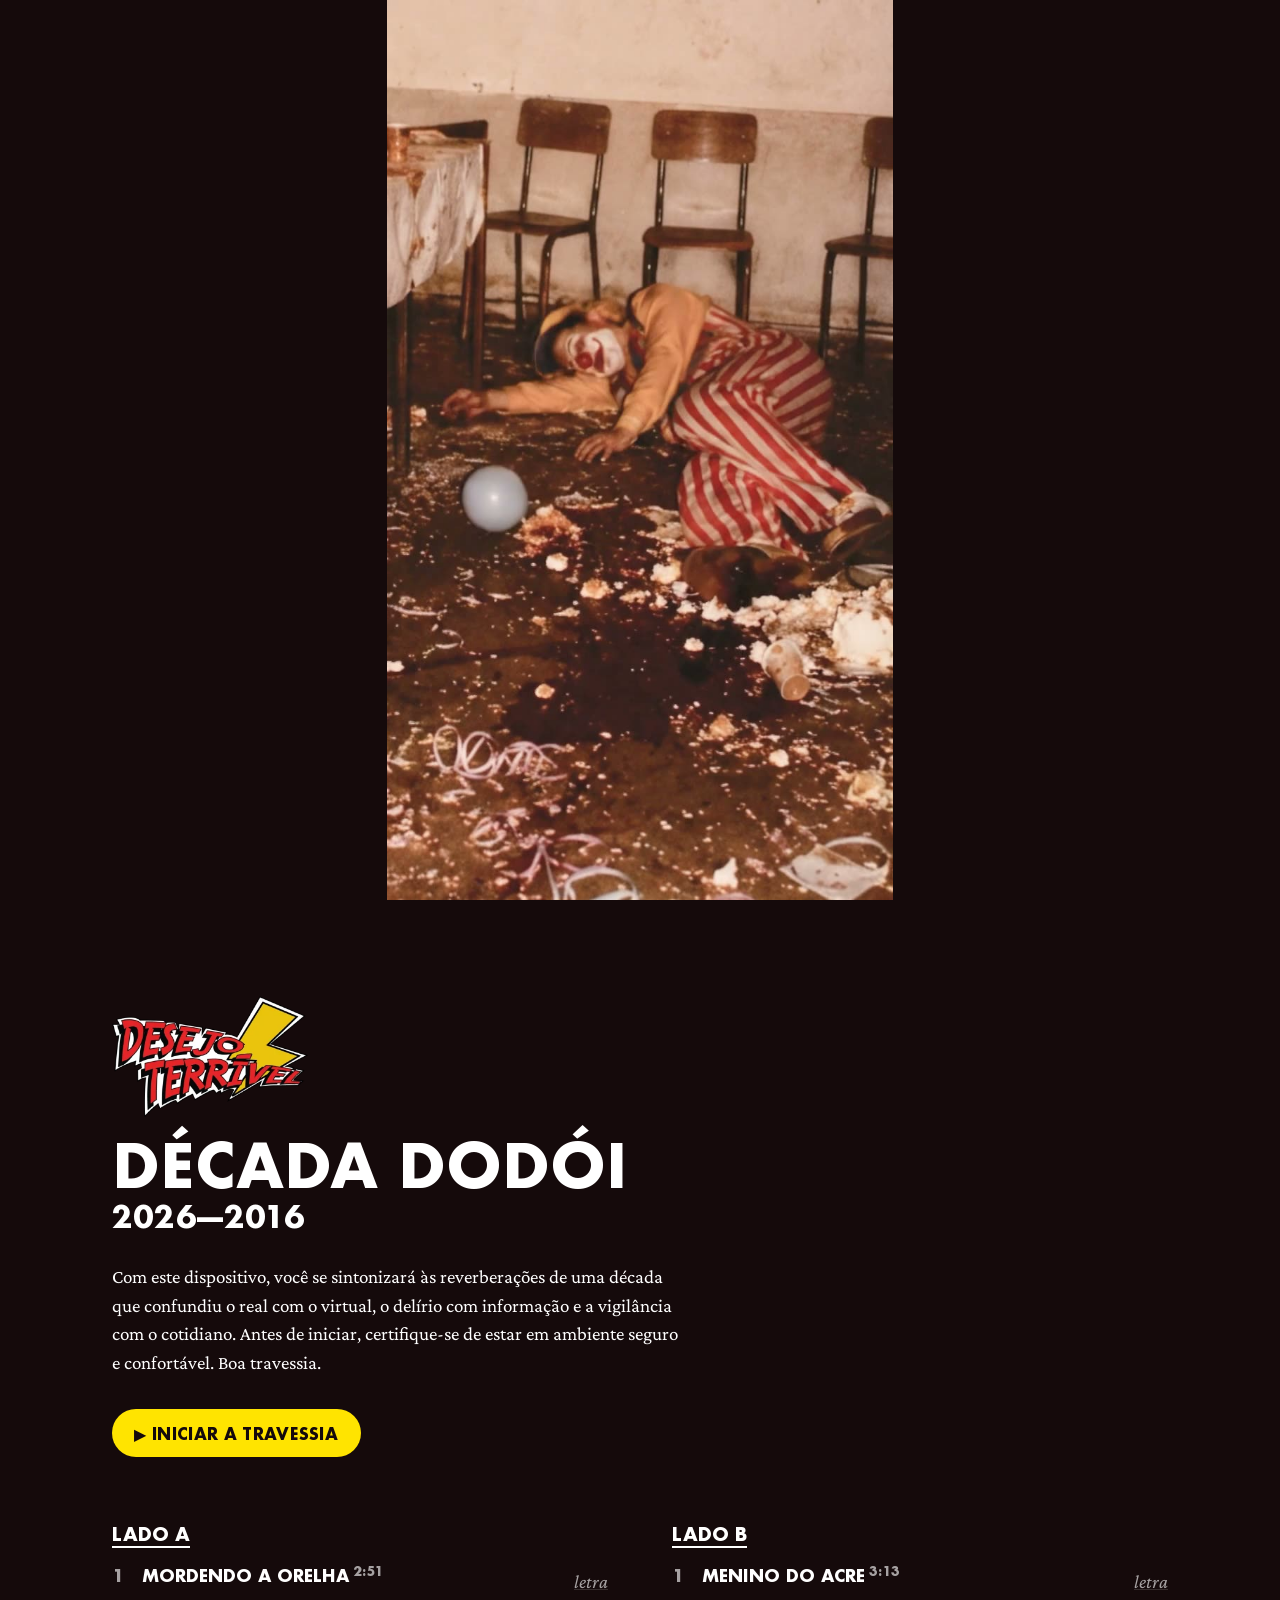
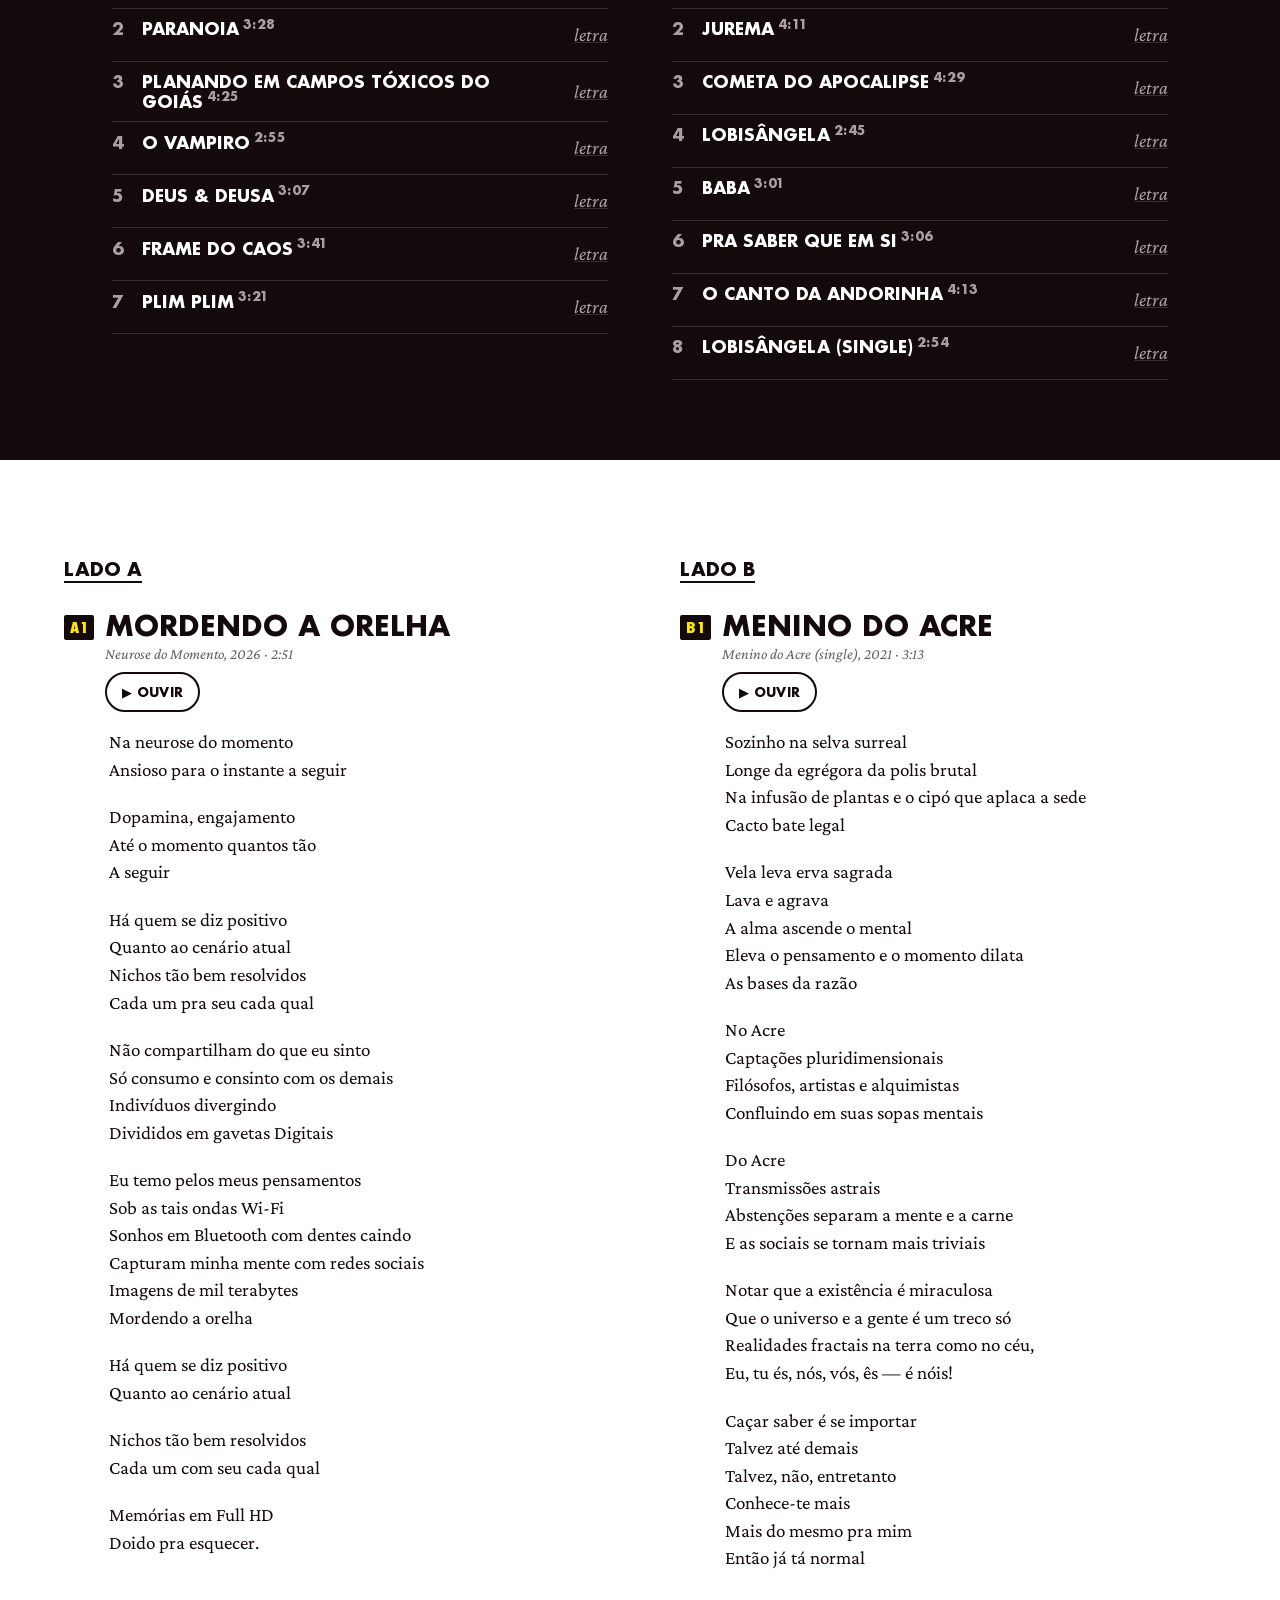
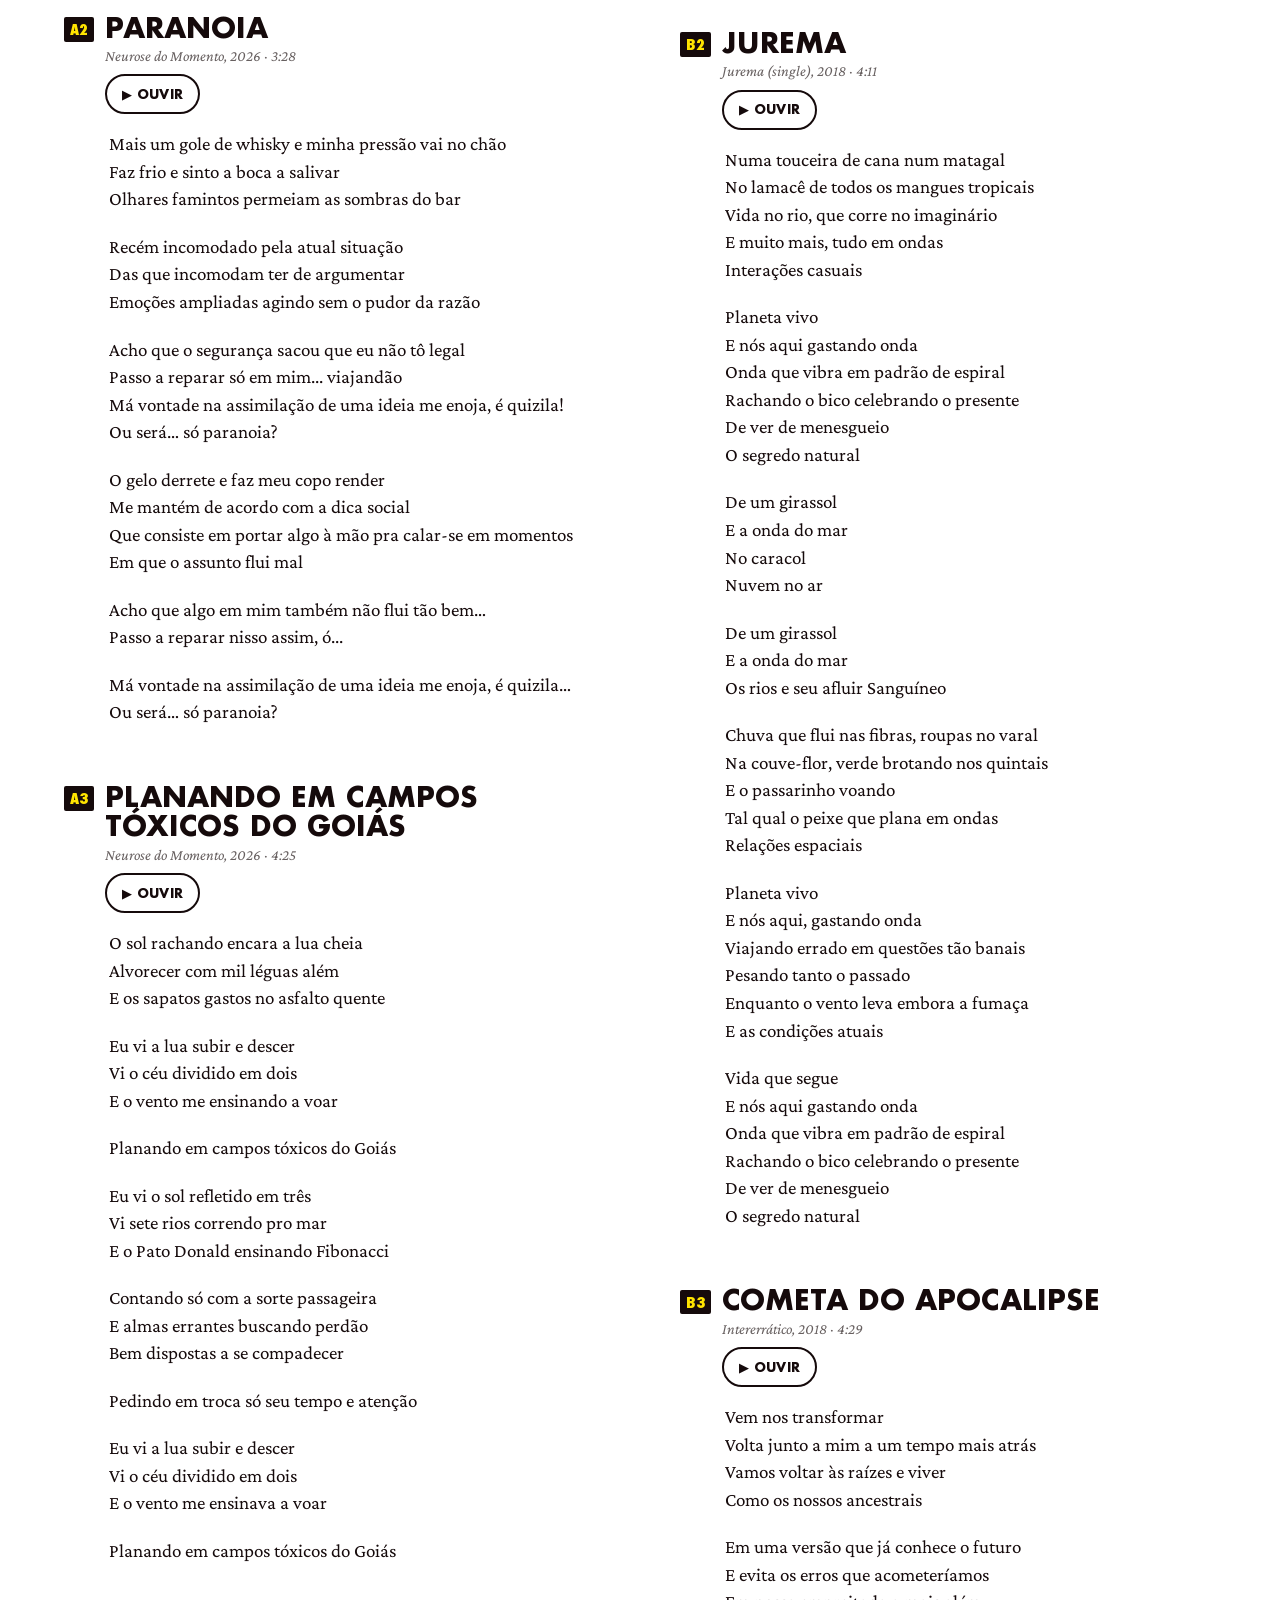
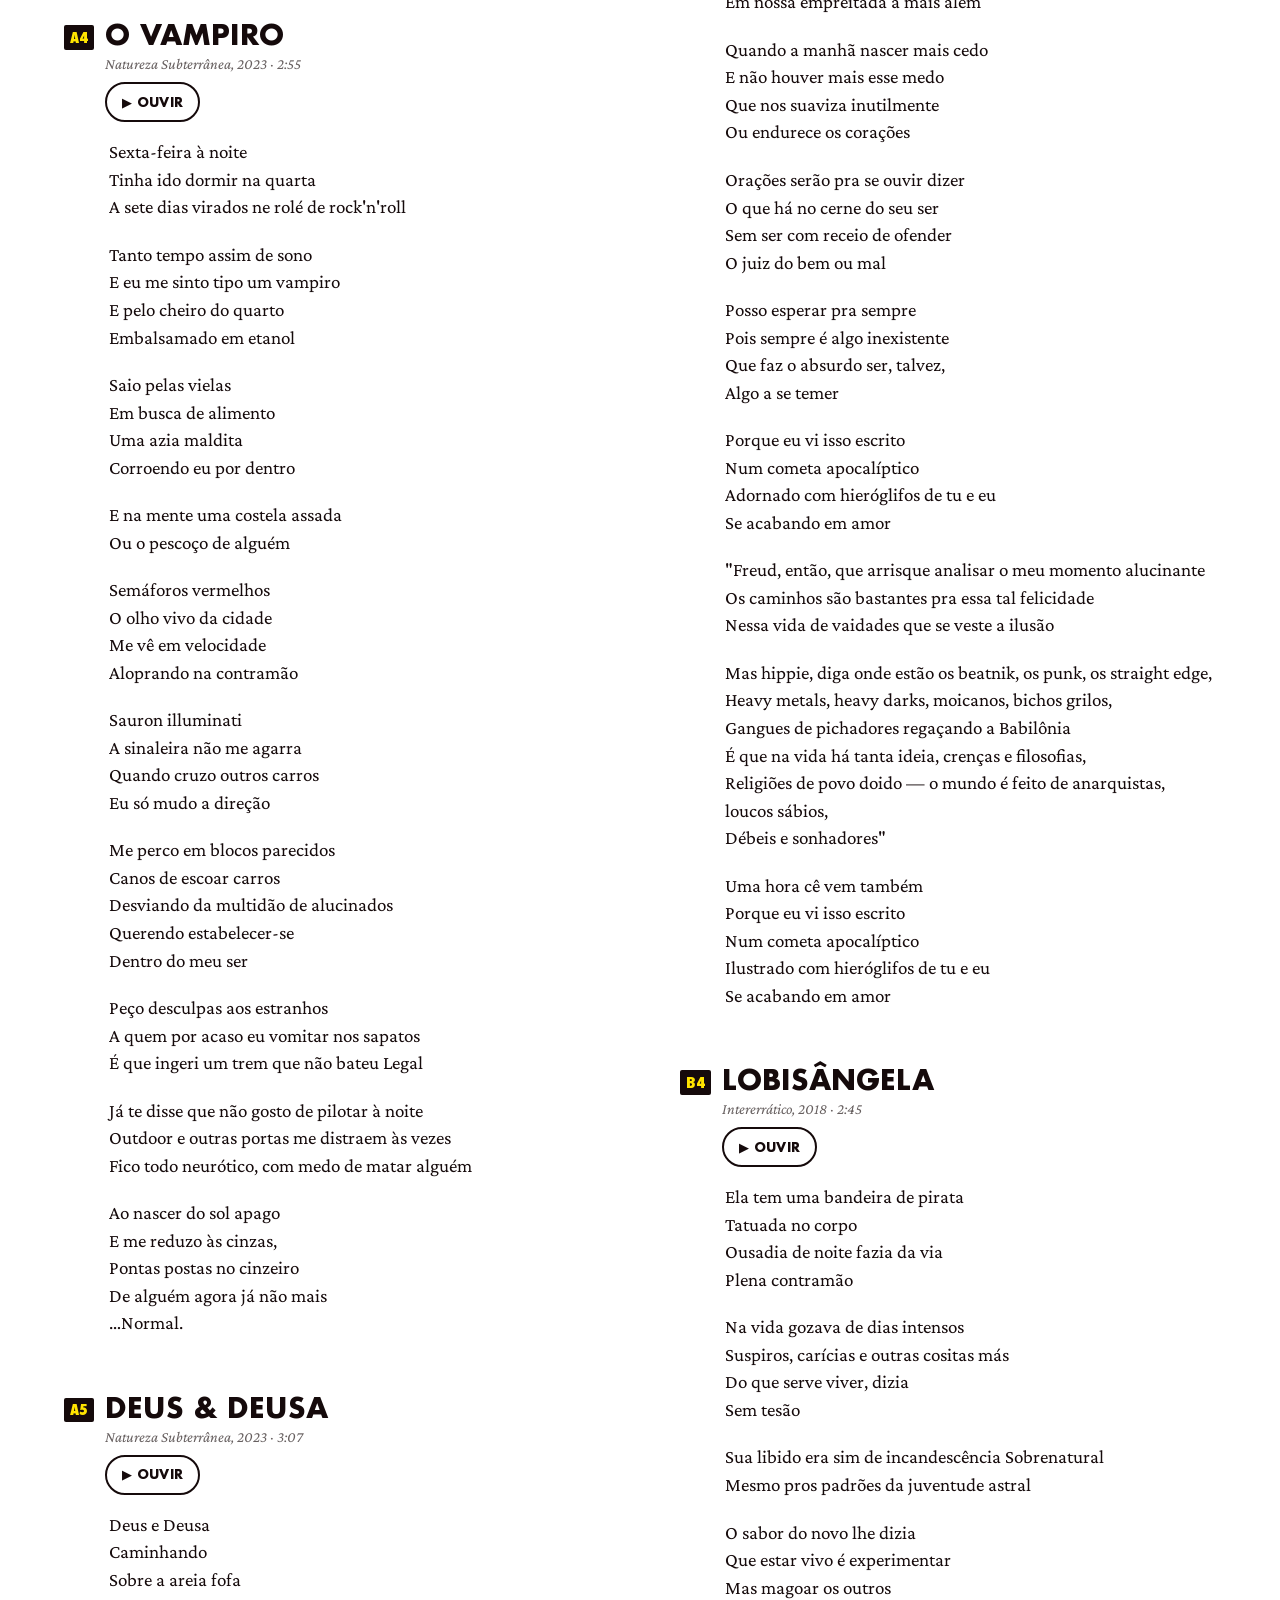
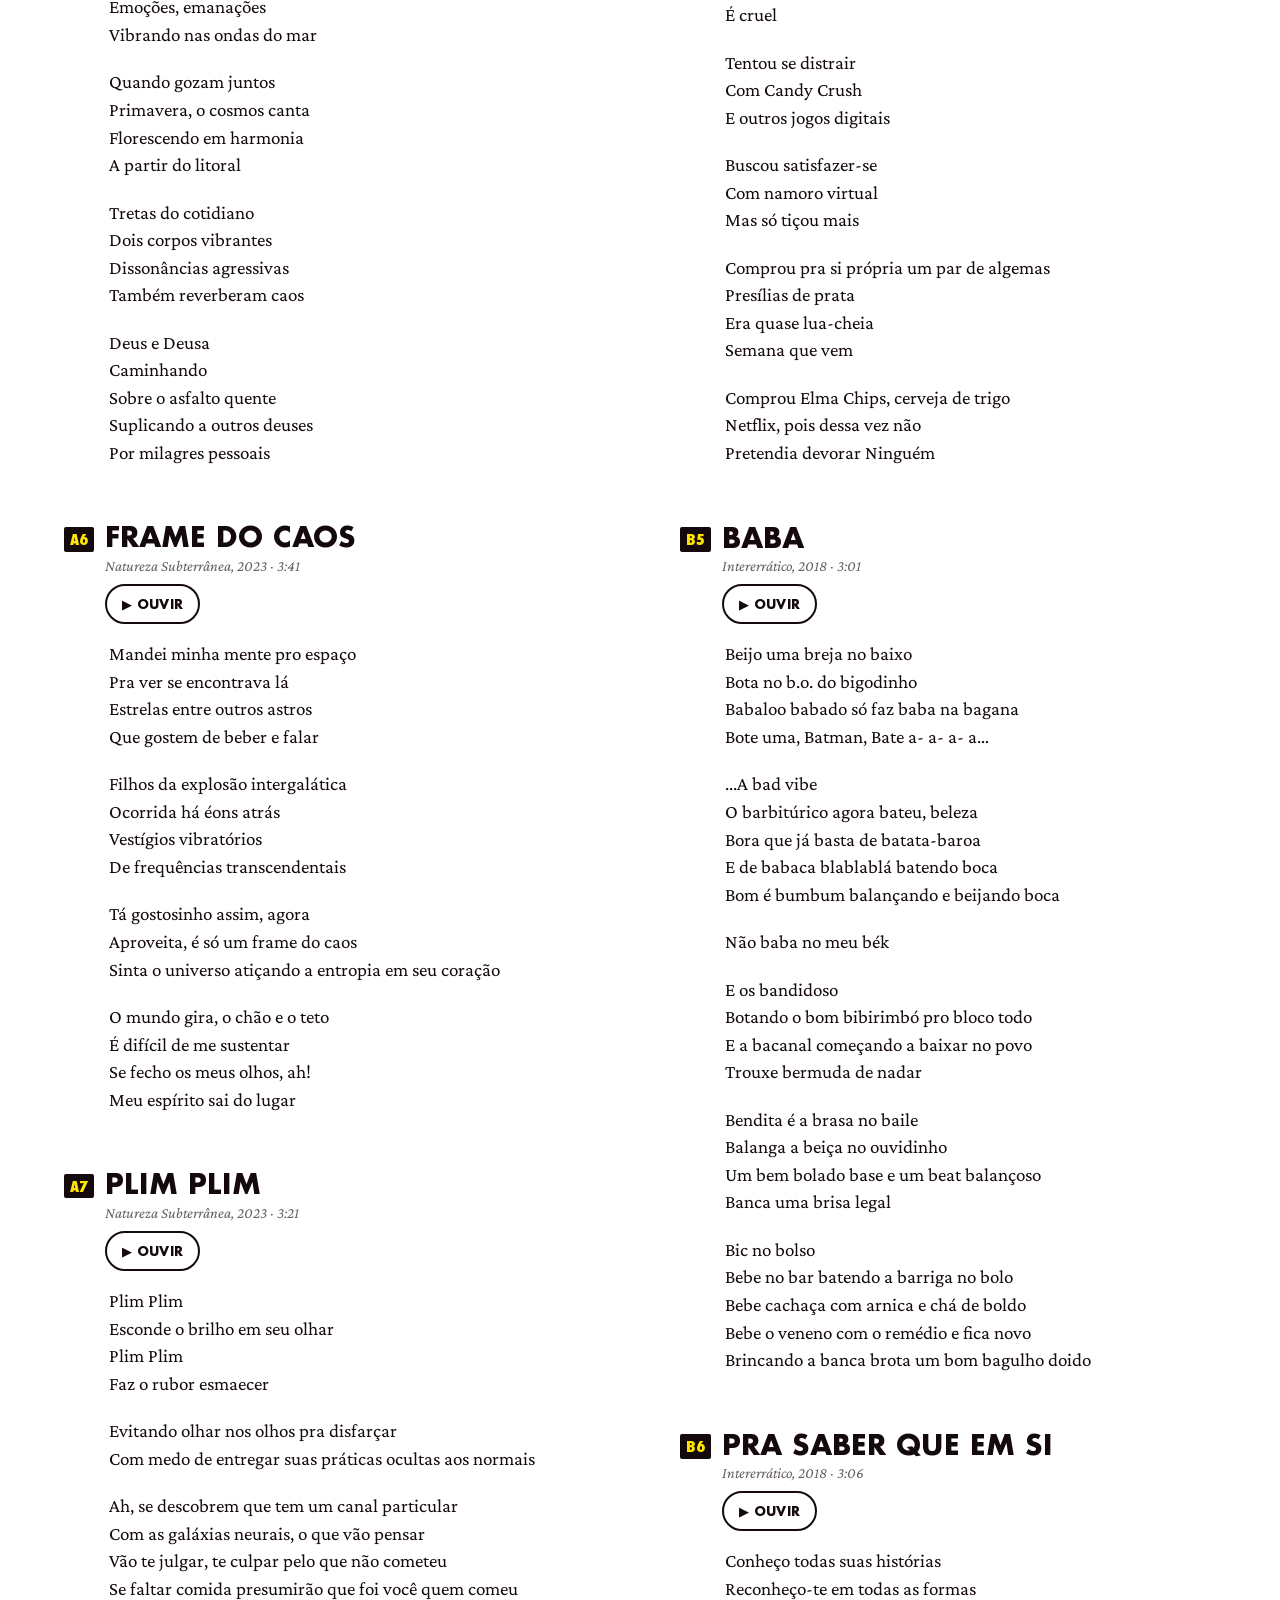
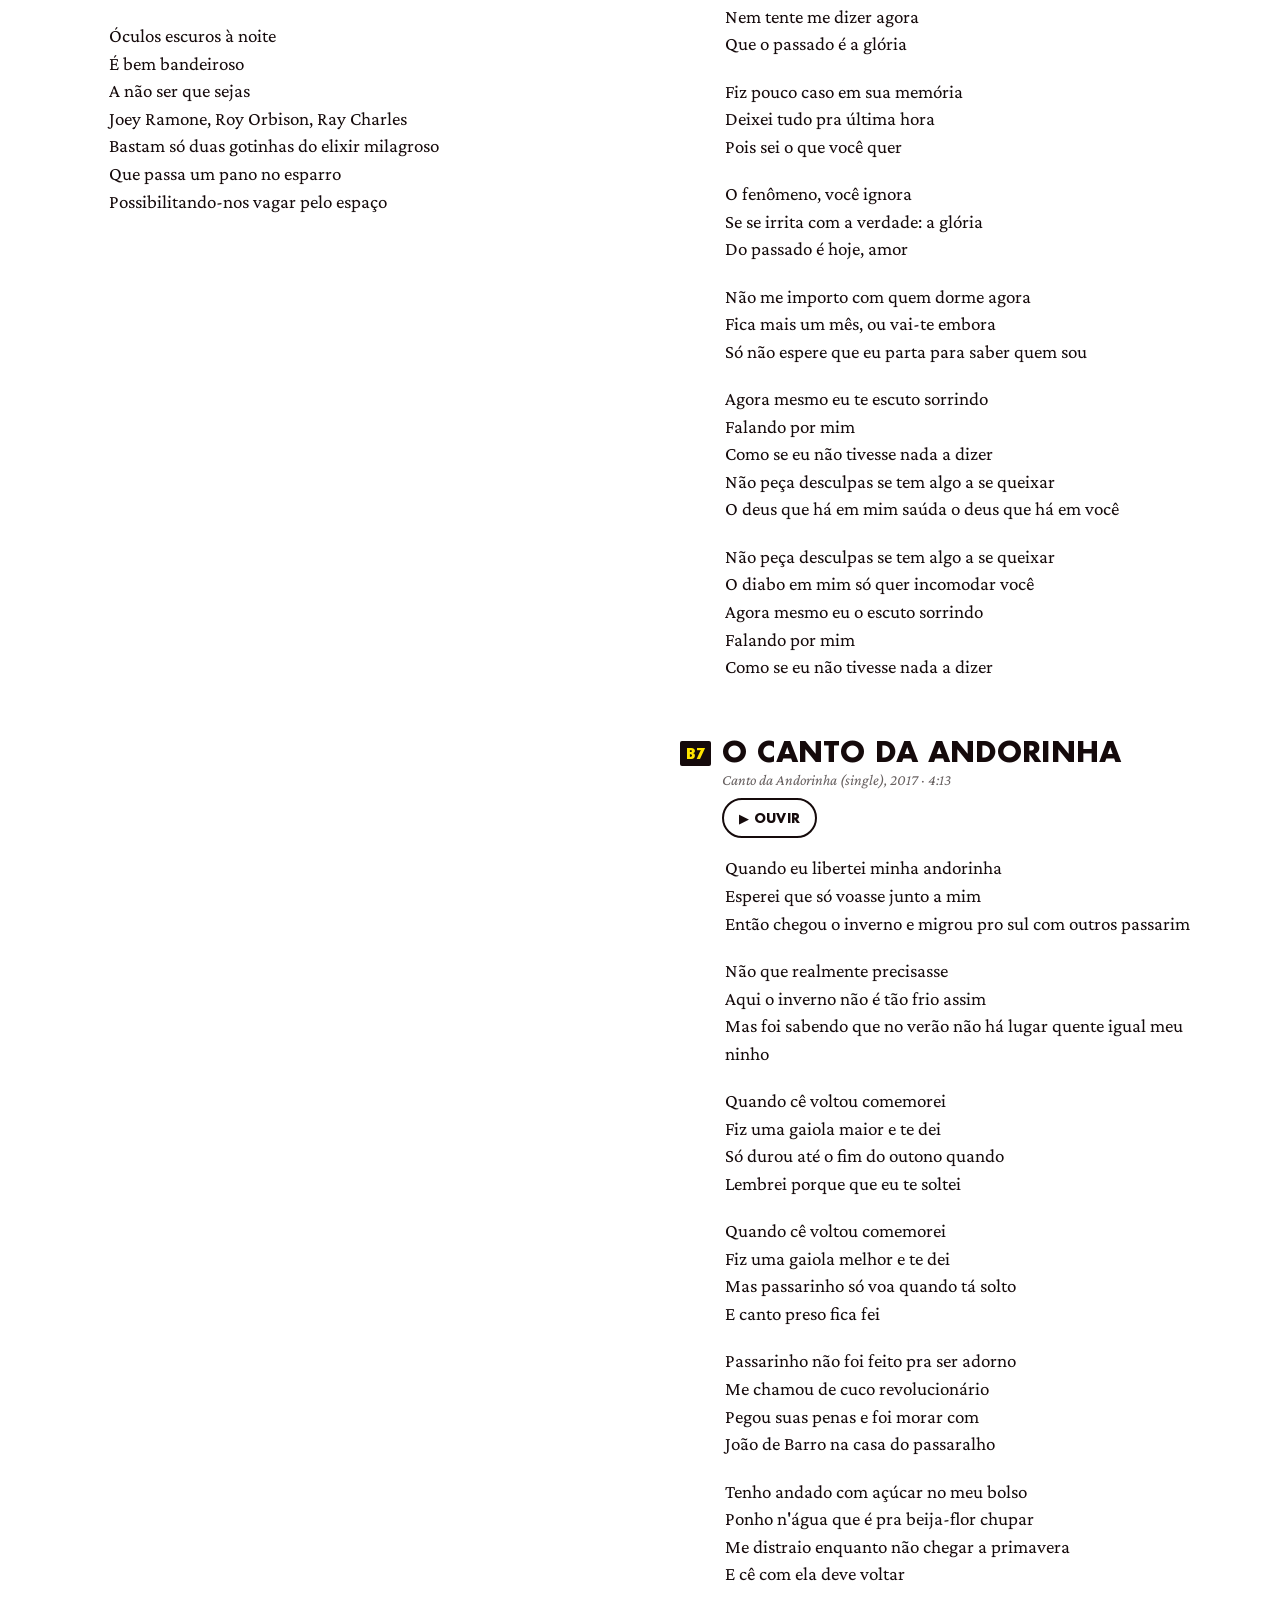
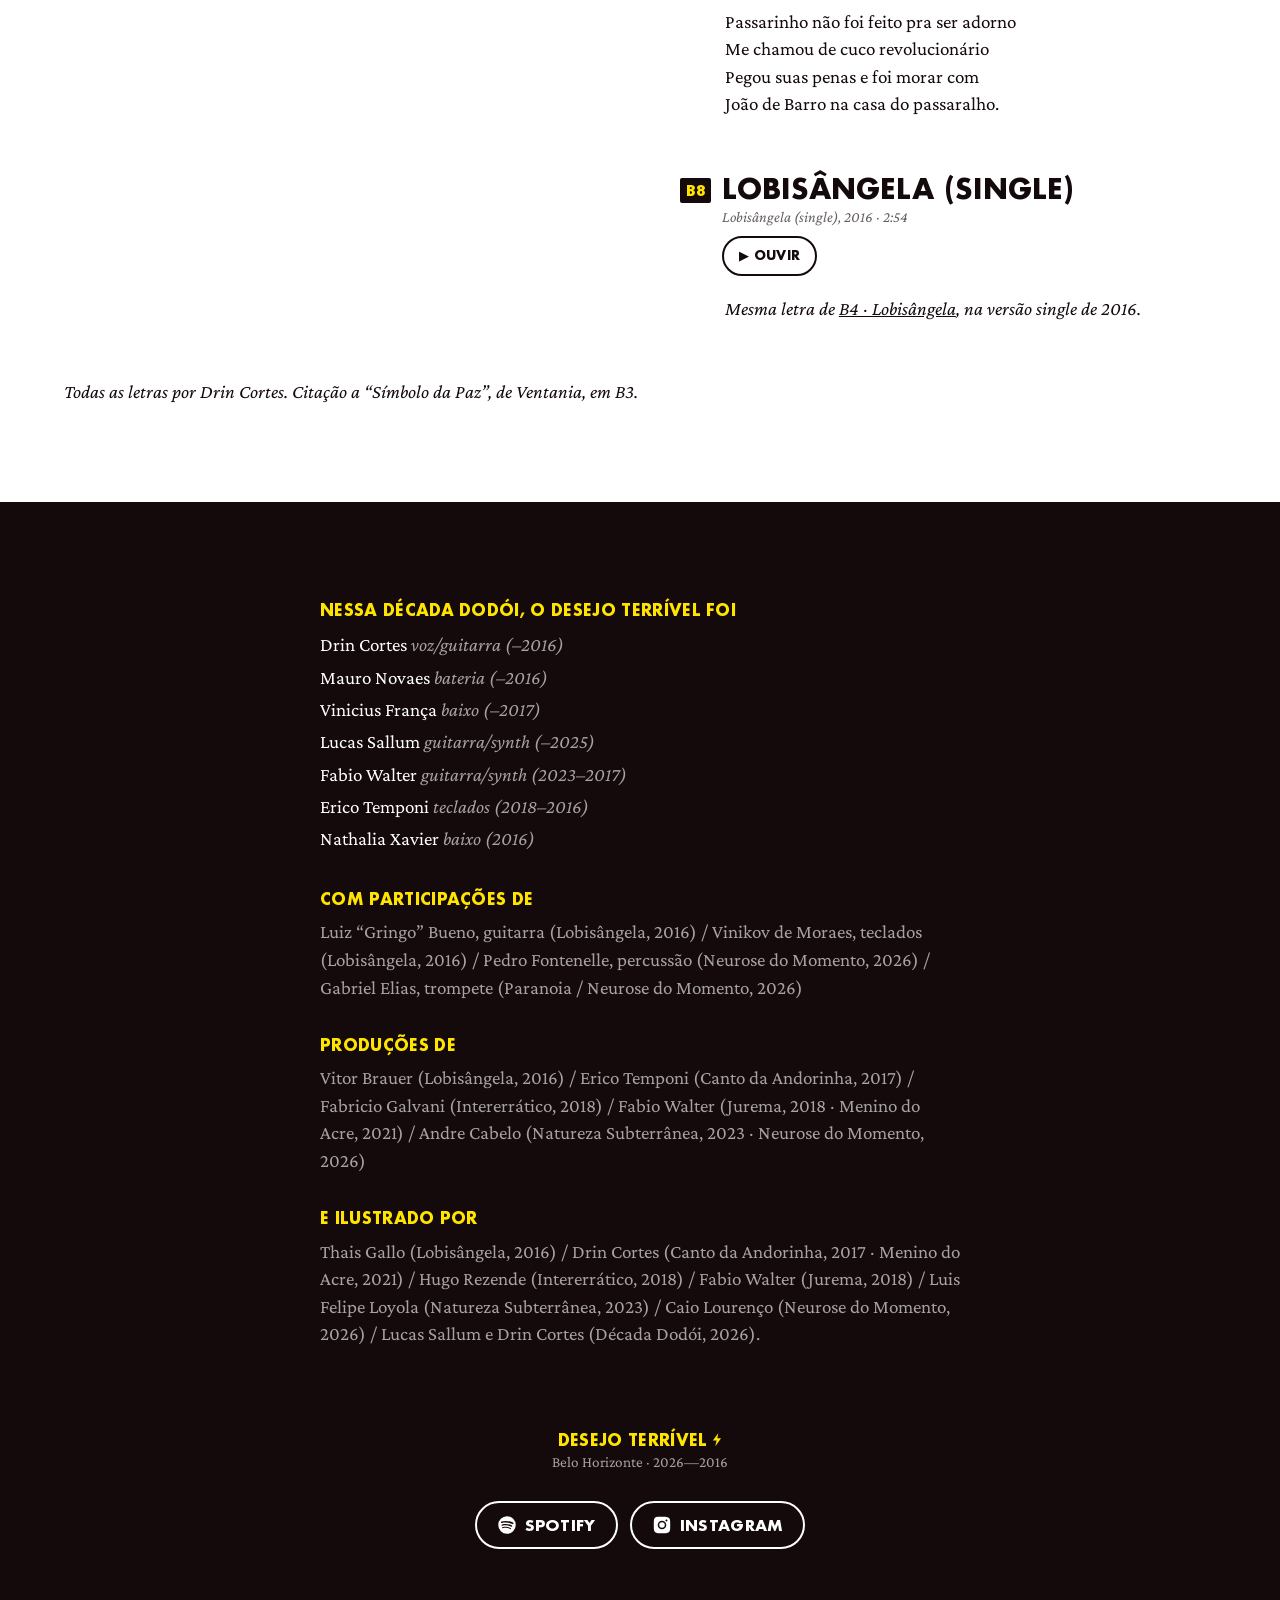
==== commit eb36297b: "Site Década Dodói na raiz do domínio - O site sai de /teste e passa a ser a página principal de   ww" ====
--- a/teste/index.html
+++ b/teste/index.html
@@ -2,586 +2,15 @@
 <html lang="pt-BR">
 <head>
 <meta charset="utf-8">
-<meta name="viewport" content="width=device-width, initial-scale=1, viewport-fit=cover">
-<title>Desejo Terrível — Década Dodói (2026—2016)</title>
-<meta name="description" content="Desejo Terrível, banda de Belo Horizonte. Década Dodói (2026—2016): a fita de 10 anos, com todas as músicas e letras.">
-<meta name="theme-color" content="#150A0B">
+<meta name="viewport" content="width=device-width, initial-scale=1">
+<title>Desejo Terrível</title>
+<!-- O site saiu de /teste e foi para a raiz. Este endereço só redireciona. -->
+<meta http-equiv="refresh" content="0; url=../">
 <link rel="canonical" href="https://www.desejoterrivel.com.br/">
-<meta property="og:type" content="music.album">
-<meta property="og:locale" content="pt_BR">
-<meta property="og:site_name" content="Desejo Terrível">
-<meta property="og:title" content="Desejo Terrível — Década Dodói (2026—2016)">
-<meta property="og:description" content="Com este dispositivo, você se sintonizará às reverberações de uma década. Boa travessia.">
-<meta property="og:url" content="https://www.desejoterrivel.com.br/">
-<meta property="og:image" content="https://www.desejoterrivel.com.br/img/og.jpg">
-<meta property="og:image:width" content="1200">
-<meta property="og:image:height" content="630">
-<meta name="twitter:card" content="summary_large_image">
-<link rel="icon" href="img/raio.svg" type="image/svg+xml">
-<link rel="apple-touch-icon" href="img/apple-touch-icon.png">
-<link rel="preload" href="fonts/futura-bold.woff2" as="font" type="font/woff2" crossorigin>
-<link rel="preload" href="img/capa-800.avif" as="image" type="image/avif"
-      imagesrcset="img/capa-800.avif 800w, img/capa-1600.avif 1600w" imagesizes="97svh">
-<link rel="stylesheet" href="css/style.css?v=14">
+<meta name="robots" content="noindex">
+<style>body { margin: 0; padding: 2rem; background: #150A0B; color: #fff; font-family: Georgia, serif; } a { color: #FFE400; }</style>
 </head>
 <body>
-
-<a class="pular-conteudo" href="#player">Pular para o player</a>
-
-<!-- ============ 1. CAPA / INTRO ============ -->
-<section id="intro" class="intro" aria-label="Capa da fita Década Dodói">
-  <div class="capa" id="capa">
-    <picture class="capa__foto">
-      <source type="image/avif" srcset="img/capa-800.avif 800w, img/capa-1600.avif 1600w" sizes="97svh">
-      <source type="image/webp" srcset="img/capa-800.webp 800w, img/capa-1600.webp 1600w" sizes="97svh">
-      <img src="img/capa-800.jpg" srcset="img/capa-800.jpg 800w, img/capa-1600.jpg 1600w" sizes="97svh"
-           width="1931" height="2000" fetchpriority="high"
-           alt="Um palhaço caído no chão de um salão de festa destruído: bolo espalhado, balões, serpentina e cadeiras vazias.">
-    </picture>
-    <!--
-      VÍDEO DA INTRO (ver VIDEO.md). Caminhos sem extensão: o JS escolhe .webm ou .mp4.
-      data-src-retrato (9:16) toca em telas em pé; data-src-paisagem (16:9) em
-      telas largas. Vazio = fica só a foto.
-    -->
-    <video class="capa__video" id="intro-video" muted playsinline preload="none"
-           poster="img/intro-poster.jpg" aria-hidden="true" hidden
-           data-src-retrato="video/intro-retrato" data-src-paisagem=""></video>
-  </div>
-  <h1 class="so-leitor">Desejo Terrível — Década Dodói (2026—2016)</h1>
-</section>
-
-<main>
-<!-- ============ 2. PLAYER (verso do encarte) ============ -->
-<section id="player" class="verso" aria-labelledby="titulo-album">
-  <header class="verso__cab">
-    <img class="verso__logo" src="img/logo-640.webp" srcset="img/logo-320.webp 320w, img/logo-640.webp 640w" sizes="(min-width: 36rem) 196px, 34vw" width="640" height="394" alt="Desejo Terrível">
-    <h2 id="titulo-album">DÉCADA DODÓI <span>2026—2016</span></h2>
-    <p class="manual">Com este dispositivo, você se sintonizará às reverberações de uma década que confundiu o real com o virtual, o delírio com informação e a vigilância com o cotidiano. Antes de iniciar, certifique-se de estar em ambiente seguro e confortável. Boa travessia.</p>
-    <button type="button" class="iniciar" data-tocar="a1"><span aria-hidden="true">▶</span> Iniciar a travessia</button>
-  </header>
-
-  <div class="lados">
-<!-- TRACKLIST:START -->
-<section class="lado" aria-labelledby="lado-a">
-  <h3 id="lado-a">LADO A</h3>
-  <ol class="faixas">
-    <li class="faixa" data-id="a1"><button type="button" class="faixa__tocar" data-tocar="a1" aria-label="Tocar A1, Mordendo A Orelha"><span class="faixa__num">1</span><span class="faixa__tit">MORDENDO A ORELHA<sup>2:51</sup></span><svg class="raio" viewBox="0 0 24 32" aria-hidden="true"><path d="M15 0 2 18h9L8 32l14-20h-9l2-12z"/></svg></button><a class="faixa__letra" href="#letra-a1">letra<span class="so-leitor"> de Mordendo a Orelha</span></a></li>
-    <li class="faixa" data-id="a2"><button type="button" class="faixa__tocar" data-tocar="a2" aria-label="Tocar A2, Paranoia"><span class="faixa__num">2</span><span class="faixa__tit">PARANOIA<sup>3:28</sup></span><svg class="raio" viewBox="0 0 24 32" aria-hidden="true"><path d="M15 0 2 18h9L8 32l14-20h-9l2-12z"/></svg></button><a class="faixa__letra" href="#letra-a2">letra<span class="so-leitor"> de Paranoia</span></a></li>
-    <li class="faixa" data-id="a3"><button type="button" class="faixa__tocar" data-tocar="a3" aria-label="Tocar A3, Planando Em Campos Tóxicos Do Goiás"><span class="faixa__num">3</span><span class="faixa__tit">PLANANDO EM CAMPOS TÓXICOS DO GOIÁS<sup>4:25</sup></span><svg class="raio" viewBox="0 0 24 32" aria-hidden="true"><path d="M15 0 2 18h9L8 32l14-20h-9l2-12z"/></svg></button><a class="faixa__letra" href="#letra-a3">letra<span class="so-leitor"> de Planando em Campos Tóxicos do Goiás</span></a></li>
-    <li class="faixa" data-id="a4"><button type="button" class="faixa__tocar" data-tocar="a4" aria-label="Tocar A4, O Vampiro"><span class="faixa__num">4</span><span class="faixa__tit">O VAMPIRO<sup>2:55</sup></span><svg class="raio" viewBox="0 0 24 32" aria-hidden="true"><path d="M15 0 2 18h9L8 32l14-20h-9l2-12z"/></svg></button><a class="faixa__letra" href="#letra-a4">letra<span class="so-leitor"> de O Vampiro</span></a></li>
-    <li class="faixa" data-id="a5"><button type="button" class="faixa__tocar" data-tocar="a5" aria-label="Tocar A5, Deus &amp; Deusa"><span class="faixa__num">5</span><span class="faixa__tit">DEUS &amp; DEUSA<sup>3:07</sup></span><svg class="raio" viewBox="0 0 24 32" aria-hidden="true"><path d="M15 0 2 18h9L8 32l14-20h-9l2-12z"/></svg></button><a class="faixa__letra" href="#letra-a5">letra<span class="so-leitor"> de Deus &amp; Deusa</span></a></li>
-    <li class="faixa" data-id="a6"><button type="button" class="faixa__tocar" data-tocar="a6" aria-label="Tocar A6, Frame Do Caos"><span class="faixa__num">6</span><span class="faixa__tit">FRAME DO CAOS<sup>3:41</sup></span><svg class="raio" viewBox="0 0 24 32" aria-hidden="true"><path d="M15 0 2 18h9L8 32l14-20h-9l2-12z"/></svg></button><a class="faixa__letra" href="#letra-a6">letra<span class="so-leitor"> de Frame do Caos</span></a></li>
-    <li class="faixa" data-id="a7"><button type="button" class="faixa__tocar" data-tocar="a7" aria-label="Tocar A7, Plim Plim"><span class="faixa__num">7</span><span class="faixa__tit">PLIM PLIM<sup>3:21</sup></span><svg class="raio" viewBox="0 0 24 32" aria-hidden="true"><path d="M15 0 2 18h9L8 32l14-20h-9l2-12z"/></svg></button><a class="faixa__letra" href="#letra-a7">letra<span class="so-leitor"> de Plim Plim</span></a></li>
-  </ol>
-</section>
-<section class="lado" aria-labelledby="lado-b">
-  <h3 id="lado-b">LADO B</h3>
-  <ol class="faixas">
-    <li class="faixa" data-id="b1"><button type="button" class="faixa__tocar" data-tocar="b1" aria-label="Tocar B1, Menino Do Acre"><span class="faixa__num">1</span><span class="faixa__tit">MENINO DO ACRE<sup>3:13</sup></span><svg class="raio" viewBox="0 0 24 32" aria-hidden="true"><path d="M15 0 2 18h9L8 32l14-20h-9l2-12z"/></svg></button><a class="faixa__letra" href="#letra-b1">letra<span class="so-leitor"> de Menino do Acre</span></a></li>
-    <li class="faixa" data-id="b2"><button type="button" class="faixa__tocar" data-tocar="b2" aria-label="Tocar B2, Jurema"><span class="faixa__num">2</span><span class="faixa__tit">JUREMA<sup>4:11</sup></span><svg class="raio" viewBox="0 0 24 32" aria-hidden="true"><path d="M15 0 2 18h9L8 32l14-20h-9l2-12z"/></svg></button><a class="faixa__letra" href="#letra-b2">letra<span class="so-leitor"> de Jurema</span></a></li>
-    <li class="faixa" data-id="b3"><button type="button" class="faixa__tocar" data-tocar="b3" aria-label="Tocar B3, Cometa Do Apocalipse"><span class="faixa__num">3</span><span class="faixa__tit">COMETA DO APOCALIPSE<sup>4:29</sup></span><svg class="raio" viewBox="0 0 24 32" aria-hidden="true"><path d="M15 0 2 18h9L8 32l14-20h-9l2-12z"/></svg></button><a class="faixa__letra" href="#letra-b3">letra<span class="so-leitor"> de Cometa do Apocalipse</span></a></li>
-    <li class="faixa" data-id="b4"><button type="button" class="faixa__tocar" data-tocar="b4" aria-label="Tocar B4, Lobisângela"><span class="faixa__num">4</span><span class="faixa__tit">LOBISÂNGELA<sup>2:45</sup></span><svg class="raio" viewBox="0 0 24 32" aria-hidden="true"><path d="M15 0 2 18h9L8 32l14-20h-9l2-12z"/></svg></button><a class="faixa__letra" href="#letra-b4">letra<span class="so-leitor"> de Lobisângela</span></a></li>
-    <li class="faixa" data-id="b5"><button type="button" class="faixa__tocar" data-tocar="b5" aria-label="Tocar B5, Baba"><span class="faixa__num">5</span><span class="faixa__tit">BABA<sup>3:01</sup></span><svg class="raio" viewBox="0 0 24 32" aria-hidden="true"><path d="M15 0 2 18h9L8 32l14-20h-9l2-12z"/></svg></button><a class="faixa__letra" href="#letra-b5">letra<span class="so-leitor"> de Baba</span></a></li>
-    <li class="faixa" data-id="b6"><button type="button" class="faixa__tocar" data-tocar="b6" aria-label="Tocar B6, Pra Saber Que Em Si"><span class="faixa__num">6</span><span class="faixa__tit">PRA SABER QUE EM SI<sup>3:06</sup></span><svg class="raio" viewBox="0 0 24 32" aria-hidden="true"><path d="M15 0 2 18h9L8 32l14-20h-9l2-12z"/></svg></button><a class="faixa__letra" href="#letra-b6">letra<span class="so-leitor"> de Pra Saber Que em Si</span></a></li>
-    <li class="faixa" data-id="b7"><button type="button" class="faixa__tocar" data-tocar="b7" aria-label="Tocar B7, O Canto Da Andorinha"><span class="faixa__num">7</span><span class="faixa__tit">O CANTO DA ANDORINHA<sup>4:13</sup></span><svg class="raio" viewBox="0 0 24 32" aria-hidden="true"><path d="M15 0 2 18h9L8 32l14-20h-9l2-12z"/></svg></button><a class="faixa__letra" href="#letra-b7">letra<span class="so-leitor"> de O Canto da Andorinha</span></a></li>
-    <li class="faixa" data-id="b8"><button type="button" class="faixa__tocar" data-tocar="b8" aria-label="Tocar B8, Lobisângela (Single)"><span class="faixa__num">8</span><span class="faixa__tit">LOBISÂNGELA (SINGLE)<sup>2:54</sup></span><svg class="raio" viewBox="0 0 24 32" aria-hidden="true"><path d="M15 0 2 18h9L8 32l14-20h-9l2-12z"/></svg></button><a class="faixa__letra" href="#letra-b8">letra<span class="so-leitor"> de Lobisângela (single)</span></a></li>
-  </ol>
-</section>
-<!-- TRACKLIST:END -->
-  </div>
-</section>
-
-<!-- ============ 3. LETRAS (lâmina interna) ============ -->
-<section id="letras" class="papel" aria-labelledby="titulo-letras">
-  <h2 id="titulo-letras" class="so-leitor">Letras</h2>
-  <div class="letras">
-<!-- LETRAS:START -->
-<div class="letras__lado"><p class="letras__rotulo">LADO A</p>
-<article class="letra" id="letra-a1" data-id="a1">
-  <header class="letra__cab"><span class="letra__cod">A1</span><h3><svg class="raio" viewBox="0 0 24 32" aria-hidden="true"><path d="M15 0 2 18h9L8 32l14-20h-9l2-12z"/></svg>MORDENDO A ORELHA</h3><p class="letra__origem">Neurose do Momento, 2026 · 2:51</p><button type="button" class="ouvir" data-tocar="a1"><span aria-hidden="true">▶</span> ouvir<span class="so-leitor"> Mordendo a Orelha</span></button></header>
-  <div class="letra__texto">
-    <p>Na neurose do momento<br>
-Ansioso para o instante a seguir</p>
-    <p>Dopamina, engajamento<br>
-Até o momento quantos tão<br>
-A seguir</p>
-    <p>Há quem se diz positivo<br>
-Quanto ao cenário atual<br>
-Nichos tão bem resolvidos<br>
-Cada um pra seu cada qual</p>
-    <p>Não compartilham do que eu sinto<br>
-Só consumo e consinto com os demais<br>
-Indivíduos divergindo<br>
-Divididos em gavetas Digitais</p>
-    <p>Eu temo pelos meus pensamentos<br>
-Sob as tais ondas Wi-Fi<br>
-Sonhos em Bluetooth com dentes caindo<br>
-Capturam minha mente com redes sociais<br>
-Imagens de mil terabytes<br>
-Mordendo a orelha</p>
-    <p>Há quem se diz positivo<br>
-Quanto ao cenário atual</p>
-    <p>Nichos tão bem resolvidos<br>
-Cada um com seu cada qual</p>
-    <p>Memórias em Full HD<br>
-Doido pra esquecer.</p>
-  </div>
-</article>
-<article class="letra" id="letra-a2" data-id="a2">
-  <header class="letra__cab"><span class="letra__cod">A2</span><h3><svg class="raio" viewBox="0 0 24 32" aria-hidden="true"><path d="M15 0 2 18h9L8 32l14-20h-9l2-12z"/></svg>PARANOIA</h3><p class="letra__origem">Neurose do Momento, 2026 · 3:28</p><button type="button" class="ouvir" data-tocar="a2"><span aria-hidden="true">▶</span> ouvir<span class="so-leitor"> Paranoia</span></button></header>
-  <div class="letra__texto">
-    <p>Mais um gole de whisky e minha pressão vai no chão<br>
-Faz frio e sinto a boca a salivar<br>
-Olhares famintos permeiam as sombras do bar</p>
-    <p>Recém incomodado pela atual situação<br>
-Das que incomodam ter de argumentar<br>
-Emoções ampliadas agindo sem o pudor da razão</p>
-    <p>Acho que o segurança sacou que eu não tô legal<br>
-Passo a reparar só em mim... viajandão<br>
-Má vontade na assimilação de uma ideia me enoja, é quizila!<br>
-Ou será… só paranoia?</p>
-    <p>O gelo derrete e faz meu copo render<br>
-Me mantém de acordo com a dica social<br>
-Que consiste em portar algo à mão pra calar-se em momentos<br>
-Em que o assunto flui mal</p>
-    <p>Acho que algo em mim também não flui tão bem…<br>
-Passo a reparar nisso assim, ó...</p>
-    <p>Má vontade na assimilação de uma ideia me enoja, é quizila…<br>
-Ou será… só paranoia?</p>
-  </div>
-</article>
-<article class="letra" id="letra-a3" data-id="a3">
-  <header class="letra__cab"><span class="letra__cod">A3</span><h3><svg class="raio" viewBox="0 0 24 32" aria-hidden="true"><path d="M15 0 2 18h9L8 32l14-20h-9l2-12z"/></svg>PLANANDO EM CAMPOS TÓXICOS DO GOIÁS</h3><p class="letra__origem">Neurose do Momento, 2026 · 4:25</p><button type="button" class="ouvir" data-tocar="a3"><span aria-hidden="true">▶</span> ouvir<span class="so-leitor"> Planando em Campos Tóxicos do Goiás</span></button></header>
-  <div class="letra__texto">
-    <p>O sol rachando encara a lua cheia<br>
-Alvorecer com mil léguas além<br>
-E os sapatos gastos no asfalto quente</p>
-    <p>Eu vi a lua subir e descer<br>
-Vi o céu dividido em dois<br>
-E o vento me ensinando a voar</p>
-    <p>Planando em campos tóxicos do Goiás</p>
-    <p>Eu vi o sol refletido em três<br>
-Vi sete rios correndo pro mar<br>
-E o Pato Donald ensinando Fibonacci</p>
-    <p>Contando só com a sorte passageira<br>
-E almas errantes buscando perdão<br>
-Bem dispostas a se compadecer</p>
-    <p>Pedindo em troca só seu tempo e atenção</p>
-    <p>Eu vi a lua subir e descer<br>
-Vi o céu dividido em dois<br>
-E o vento me ensinava a voar</p>
-    <p>Planando em campos tóxicos do Goiás</p>
-  </div>
-</article>
-<article class="letra" id="letra-a4" data-id="a4">
-  <header class="letra__cab"><span class="letra__cod">A4</span><h3><svg class="raio" viewBox="0 0 24 32" aria-hidden="true"><path d="M15 0 2 18h9L8 32l14-20h-9l2-12z"/></svg>O VAMPIRO</h3><p class="letra__origem">Natureza Subterrânea, 2023 · 2:55</p><button type="button" class="ouvir" data-tocar="a4"><span aria-hidden="true">▶</span> ouvir<span class="so-leitor"> O Vampiro</span></button></header>
-  <div class="letra__texto">
-    <p>Sexta-feira à noite<br>
-Tinha ido dormir na quarta<br>
-A sete dias virados ne rolé de rock&#x27;n&#x27;roll</p>
-    <p>Tanto tempo assim de sono<br>
-E eu me sinto tipo um vampiro<br>
-E pelo cheiro do quarto<br>
-Embalsamado em etanol</p>
-    <p>Saio pelas vielas<br>
-Em busca de alimento<br>
-Uma azia maldita<br>
-Corroendo eu por dentro</p>
-    <p>E na mente uma costela assada<br>
-Ou o pescoço de alguém</p>
-    <p>Semáforos vermelhos<br>
-O olho vivo da cidade<br>
-Me vê em velocidade<br>
-Aloprando na contramão</p>
-    <p>Sauron illuminati<br>
-A sinaleira não me agarra<br>
-Quando cruzo outros carros<br>
-Eu só mudo a direção</p>
-    <p>Me perco em blocos parecidos<br>
-Canos de escoar carros<br>
-Desviando da multidão de alucinados<br>
-Querendo estabelecer-se<br>
-Dentro do meu ser</p>
-    <p>Peço desculpas aos estranhos<br>
-A quem por acaso eu vomitar nos sapatos<br>
-É que ingeri um trem que não bateu Legal</p>
-    <p>Já te disse que não gosto de pilotar à noite<br>
-Outdoor e outras portas me distraem às vezes<br>
-Fico todo neurótico, com medo de matar alguém</p>
-    <p>Ao nascer do sol apago<br>
-E me reduzo às cinzas,<br>
-Pontas postas no cinzeiro<br>
-De alguém agora já não mais<br>
-…Normal.</p>
-  </div>
-</article>
-<article class="letra" id="letra-a5" data-id="a5">
-  <header class="letra__cab"><span class="letra__cod">A5</span><h3><svg class="raio" viewBox="0 0 24 32" aria-hidden="true"><path d="M15 0 2 18h9L8 32l14-20h-9l2-12z"/></svg>DEUS &amp; DEUSA</h3><p class="letra__origem">Natureza Subterrânea, 2023 · 3:07</p><button type="button" class="ouvir" data-tocar="a5"><span aria-hidden="true">▶</span> ouvir<span class="so-leitor"> Deus &amp; Deusa</span></button></header>
-  <div class="letra__texto">
-    <p>Deus e Deusa<br>
-Caminhando<br>
-Sobre a areia fofa<br>
-Emoções, emanações<br>
-Vibrando nas ondas do mar</p>
-    <p>Quando gozam juntos<br>
-Primavera, o cosmos canta<br>
-Florescendo em harmonia<br>
-A partir do litoral</p>
-    <p>Tretas do cotidiano<br>
-Dois corpos vibrantes<br>
-Dissonâncias agressivas<br>
-Também reverberam caos</p>
-    <p>Deus e Deusa<br>
-Caminhando<br>
-Sobre o asfalto quente<br>
-Suplicando a outros deuses<br>
-Por milagres pessoais</p>
-  </div>
-</article>
-<article class="letra" id="letra-a6" data-id="a6">
-  <header class="letra__cab"><span class="letra__cod">A6</span><h3><svg class="raio" viewBox="0 0 24 32" aria-hidden="true"><path d="M15 0 2 18h9L8 32l14-20h-9l2-12z"/></svg>FRAME DO CAOS</h3><p class="letra__origem">Natureza Subterrânea, 2023 · 3:41</p><button type="button" class="ouvir" data-tocar="a6"><span aria-hidden="true">▶</span> ouvir<span class="so-leitor"> Frame do Caos</span></button></header>
-  <div class="letra__texto">
-    <p>Mandei minha mente pro espaço<br>
-Pra ver se encontrava lá<br>
-Estrelas entre outros astros<br>
-Que gostem de beber e falar</p>
-    <p>Filhos da explosão intergalática<br>
-Ocorrida há éons atrás<br>
-Vestígios vibratórios<br>
-De frequências transcendentais</p>
-    <p>Tá gostosinho assim, agora<br>
-Aproveita, é só um frame do caos<br>
-Sinta o universo atiçando a entropia em seu coração</p>
-    <p>O mundo gira, o chão e o teto<br>
-É difícil de me sustentar<br>
-Se fecho os meus olhos, ah!<br>
-Meu espírito sai do lugar</p>
-  </div>
-</article>
-<article class="letra" id="letra-a7" data-id="a7">
-  <header class="letra__cab"><span class="letra__cod">A7</span><h3><svg class="raio" viewBox="0 0 24 32" aria-hidden="true"><path d="M15 0 2 18h9L8 32l14-20h-9l2-12z"/></svg>PLIM PLIM</h3><p class="letra__origem">Natureza Subterrânea, 2023 · 3:21</p><button type="button" class="ouvir" data-tocar="a7"><span aria-hidden="true">▶</span> ouvir<span class="so-leitor"> Plim Plim</span></button></header>
-  <div class="letra__texto">
-    <p>Plim Plim<br>
-Esconde o brilho em seu olhar<br>
-Plim Plim<br>
-Faz o rubor esmaecer</p>
-    <p>Evitando olhar nos olhos pra disfarçar<br>
-Com medo de entregar suas práticas ocultas aos normais</p>
-    <p>Ah, se descobrem que tem um canal particular<br>
-Com as galáxias neurais, o que vão pensar<br>
-Vão te julgar, te culpar pelo que não cometeu<br>
-Se faltar comida presumirão que foi você quem comeu</p>
-    <p>Óculos escuros à noite<br>
-É bem bandeiroso<br>
-A não ser que sejas<br>
-Joey Ramone, Roy Orbison, Ray Charles<br>
-Bastam só duas gotinhas do elixir milagroso<br>
-Que passa um pano no esparro<br>
-Possibilitando-nos vagar pelo espaço</p>
-  </div>
-</article>
-</div>
-<div class="letras__lado"><p class="letras__rotulo">LADO B</p>
-<article class="letra" id="letra-b1" data-id="b1">
-  <header class="letra__cab"><span class="letra__cod">B1</span><h3><svg class="raio" viewBox="0 0 24 32" aria-hidden="true"><path d="M15 0 2 18h9L8 32l14-20h-9l2-12z"/></svg>MENINO DO ACRE</h3><p class="letra__origem">Menino do Acre (single), 2021 · 3:13</p><button type="button" class="ouvir" data-tocar="b1"><span aria-hidden="true">▶</span> ouvir<span class="so-leitor"> Menino do Acre</span></button></header>
-  <div class="letra__texto">
-    <p>Sozinho na selva surreal<br>
-Longe da egrégora da polis brutal<br>
-Na infusão de plantas e o cipó que aplaca a sede<br>
-Cacto bate legal</p>
-    <p>Vela leva erva sagrada<br>
-Lava e agrava<br>
-A alma ascende o mental<br>
-Eleva o pensamento e o momento dilata<br>
-As bases da razão</p>
-    <p>No Acre<br>
-Captações pluridimensionais<br>
-Filósofos, artistas e alquimistas<br>
-Confluindo em suas sopas mentais</p>
-    <p>Do Acre<br>
-Transmissões astrais<br>
-Abstenções separam a mente e a carne<br>
-E as sociais se tornam mais triviais</p>
-    <p>Notar que a existência é miraculosa<br>
-Que o universo e a gente é um treco só<br>
-Realidades fractais na terra como no céu,<br>
-Eu, tu és, nós, vós, ês — é nóis!</p>
-    <p>Caçar saber é se importar<br>
-Talvez até demais<br>
-Talvez, não, entretanto<br>
-Conhece-te mais<br>
-Mais do mesmo pra mim<br>
-Então já tá normal</p>
-  </div>
-</article>
-<article class="letra" id="letra-b2" data-id="b2">
-  <header class="letra__cab"><span class="letra__cod">B2</span><h3><svg class="raio" viewBox="0 0 24 32" aria-hidden="true"><path d="M15 0 2 18h9L8 32l14-20h-9l2-12z"/></svg>JUREMA</h3><p class="letra__origem">Jurema (single), 2018 · 4:11</p><button type="button" class="ouvir" data-tocar="b2"><span aria-hidden="true">▶</span> ouvir<span class="so-leitor"> Jurema</span></button></header>
-  <div class="letra__texto">
-    <p>Numa touceira de cana num matagal<br>
-No lamacê de todos os mangues tropicais<br>
-Vida no rio, que corre no imaginário<br>
-E muito mais, tudo em ondas<br>
-Interações casuais</p>
-    <p>Planeta vivo<br>
-E nós aqui gastando onda<br>
-Onda que vibra em padrão de espiral<br>
-Rachando o bico celebrando o presente<br>
-De ver de menesgueio<br>
-O segredo natural</p>
-    <p>De um girassol<br>
-E a onda do mar<br>
-No caracol<br>
-Nuvem no ar</p>
-    <p>De um girassol<br>
-E a onda do mar<br>
-Os rios e seu afluir Sanguíneo</p>
-    <p>Chuva que flui nas fibras, roupas no varal<br>
-Na couve-flor, verde brotando nos quintais<br>
-E o passarinho voando<br>
-Tal qual o peixe que plana em ondas<br>
-Relações espaciais</p>
-    <p>Planeta vivo<br>
-E nós aqui, gastando onda<br>
-Viajando errado em questões tão banais<br>
-Pesando tanto o passado<br>
-Enquanto o vento leva embora a fumaça<br>
-E as condições atuais</p>
-    <p>Vida que segue<br>
-E nós aqui gastando onda<br>
-Onda que vibra em padrão de espiral<br>
-Rachando o bico celebrando o presente<br>
-De ver de menesgueio<br>
-O segredo natural</p>
-  </div>
-</article>
-<article class="letra" id="letra-b3" data-id="b3">
-  <header class="letra__cab"><span class="letra__cod">B3</span><h3><svg class="raio" viewBox="0 0 24 32" aria-hidden="true"><path d="M15 0 2 18h9L8 32l14-20h-9l2-12z"/></svg>COMETA DO APOCALIPSE</h3><p class="letra__origem">Intererrático, 2018 · 4:29</p><button type="button" class="ouvir" data-tocar="b3"><span aria-hidden="true">▶</span> ouvir<span class="so-leitor"> Cometa do Apocalipse</span></button></header>
-  <div class="letra__texto">
-    <p>Vem nos transformar<br>
-Volta junto a mim a um tempo mais atrás<br>
-Vamos voltar às raízes e viver<br>
-Como os nossos ancestrais</p>
-    <p>Em uma versão que já conhece o futuro<br>
-E evita os erros que acometeríamos<br>
-Em nossa empreitada a mais além</p>
-    <p>Quando a manhã nascer mais cedo<br>
-E não houver mais esse medo<br>
-Que nos suaviza inutilmente<br>
-Ou endurece os corações</p>
-    <p>Orações serão pra se ouvir dizer<br>
-O que há no cerne do seu ser<br>
-Sem ser com receio de ofender<br>
-O juiz do bem ou mal</p>
-    <p>Posso esperar pra sempre<br>
-Pois sempre é algo inexistente<br>
-Que faz o absurdo ser, talvez,<br>
-Algo a se temer</p>
-    <p>Porque eu vi isso escrito<br>
-Num cometa apocalíptico<br>
-Adornado com hieróglifos de tu e eu<br>
-Se acabando em amor</p>
-    <p>&quot;Freud, então, que arrisque analisar o meu momento alucinante<br>
-Os caminhos são bastantes pra essa tal felicidade<br>
-Nessa vida de vaidades que se veste a ilusão</p>
-    <p>Mas hippie, diga onde estão os beatnik, os punk, os straight edge,<br>
-Heavy metals, heavy darks, moicanos, bichos grilos,<br>
-Gangues de pichadores regaçando a Babilônia<br>
-É que na vida há tanta ideia, crenças e filosofias,<br>
-Religiões de povo doido — o mundo é feito de anarquistas, loucos sábios,<br>
-Débeis e sonhadores&quot;</p>
-    <p>Uma hora cê vem também<br>
-Porque eu vi isso escrito<br>
-Num cometa apocalíptico<br>
-Ilustrado com hieróglifos de tu e eu<br>
-Se acabando em amor</p>
-  </div>
-</article>
-<article class="letra" id="letra-b4" data-id="b4">
-  <header class="letra__cab"><span class="letra__cod">B4</span><h3><svg class="raio" viewBox="0 0 24 32" aria-hidden="true"><path d="M15 0 2 18h9L8 32l14-20h-9l2-12z"/></svg>LOBISÂNGELA</h3><p class="letra__origem">Intererrático, 2018 · 2:45</p><button type="button" class="ouvir" data-tocar="b4"><span aria-hidden="true">▶</span> ouvir<span class="so-leitor"> Lobisângela</span></button></header>
-  <div class="letra__texto">
-    <p>Ela tem uma bandeira de pirata<br>
-Tatuada no corpo<br>
-Ousadia de noite fazia da via<br>
-Plena contramão</p>
-    <p>Na vida gozava de dias intensos<br>
-Suspiros, carícias e outras cositas más<br>
-Do que serve viver, dizia<br>
-Sem tesão</p>
-    <p>Sua libido era sim de incandescência Sobrenatural<br>
-Mesmo pros padrões da juventude astral</p>
-    <p>O sabor do novo lhe dizia<br>
-Que estar vivo é experimentar<br>
-Mas magoar os outros<br>
-É cruel</p>
-    <p>Tentou se distrair<br>
-Com Candy Crush<br>
-E outros jogos digitais</p>
-    <p>Buscou satisfazer-se<br>
-Com namoro virtual<br>
-Mas só tiçou mais</p>
-    <p>Comprou pra si própria um par de algemas<br>
-Presílias de prata<br>
-Era quase lua-cheia<br>
-Semana que vem</p>
-    <p>Comprou Elma Chips, cerveja de trigo<br>
-Netflix, pois dessa vez não<br>
-Pretendia devorar Ninguém</p>
-  </div>
-</article>
-<article class="letra" id="letra-b5" data-id="b5">
-  <header class="letra__cab"><span class="letra__cod">B5</span><h3><svg class="raio" viewBox="0 0 24 32" aria-hidden="true"><path d="M15 0 2 18h9L8 32l14-20h-9l2-12z"/></svg>BABA</h3><p class="letra__origem">Intererrático, 2018 · 3:01</p><button type="button" class="ouvir" data-tocar="b5"><span aria-hidden="true">▶</span> ouvir<span class="so-leitor"> Baba</span></button></header>
-  <div class="letra__texto">
-    <p>Beijo uma breja no baixo<br>
-Bota no b.o. do bigodinho<br>
-Babaloo babado só faz baba na bagana<br>
-Bote uma, Batman, Bate a- a- a- a…</p>
-    <p>...A bad vibe<br>
-O barbitúrico agora bateu, beleza<br>
-Bora que já basta de batata-baroa<br>
-E de babaca blablablá batendo boca<br>
-Bom é bumbum balançando e beijando boca</p>
-    <p>Não baba no meu bék</p>
-    <p>E os bandidoso<br>
-Botando o bom bibirimbó pro bloco todo<br>
-E a bacanal começando a baixar no povo<br>
-Trouxe bermuda de nadar</p>
-    <p>Bendita é a brasa no baile<br>
-Balanga a beiça no ouvidinho<br>
-Um bem bolado base e um beat balançoso<br>
-Banca uma brisa legal</p>
-    <p>Bic no bolso<br>
-Bebe no bar batendo a barriga no bolo<br>
-Bebe cachaça com arnica e chá de boldo<br>
-Bebe o veneno com o remédio e fica novo<br>
-Brincando a banca brota um bom bagulho doido</p>
-  </div>
-</article>
-<article class="letra" id="letra-b6" data-id="b6">
-  <header class="letra__cab"><span class="letra__cod">B6</span><h3><svg class="raio" viewBox="0 0 24 32" aria-hidden="true"><path d="M15 0 2 18h9L8 32l14-20h-9l2-12z"/></svg>PRA SABER QUE EM SI</h3><p class="letra__origem">Intererrático, 2018 · 3:06</p><button type="button" class="ouvir" data-tocar="b6"><span aria-hidden="true">▶</span> ouvir<span class="so-leitor"> Pra Saber Que em Si</span></button></header>
-  <div class="letra__texto">
-    <p>Conheço todas suas histórias<br>
-Reconheço-te em todas as formas<br>
-Nem tente me dizer agora<br>
-Que o passado é a glória</p>
-    <p>Fiz pouco caso em sua memória<br>
-Deixei tudo pra última hora<br>
-Pois sei o que você quer</p>
-    <p>O fenômeno, você ignora<br>
-Se se irrita com a verdade: a glória<br>
-Do passado é hoje, amor</p>
-    <p>Não me importo com quem dorme agora<br>
-Fica mais um mês, ou vai-te embora<br>
-Só não espere que eu parta para saber quem sou</p>
-    <p>Agora mesmo eu te escuto sorrindo<br>
-Falando por mim<br>
-Como se eu não tivesse nada a dizer<br>
-Não peça desculpas se tem algo a se queixar<br>
-O deus que há em mim saúda o deus que há em você</p>
-    <p>Não peça desculpas se tem algo a se queixar<br>
-O diabo em mim só quer incomodar você<br>
-Agora mesmo eu o escuto sorrindo<br>
-Falando por mim<br>
-Como se eu não tivesse nada a dizer</p>
-  </div>
-</article>
-<article class="letra" id="letra-b7" data-id="b7">
-  <header class="letra__cab"><span class="letra__cod">B7</span><h3><svg class="raio" viewBox="0 0 24 32" aria-hidden="true"><path d="M15 0 2 18h9L8 32l14-20h-9l2-12z"/></svg>O CANTO DA ANDORINHA</h3><p class="letra__origem">Canto da Andorinha (single), 2017 · 4:13</p><button type="button" class="ouvir" data-tocar="b7"><span aria-hidden="true">▶</span> ouvir<span class="so-leitor"> O Canto da Andorinha</span></button></header>
-  <div class="letra__texto">
-    <p>Quando eu libertei minha andorinha<br>
-Esperei que só voasse junto a mim<br>
-Então chegou o inverno e migrou pro sul com outros passarim</p>
-    <p>Não que realmente precisasse<br>
-Aqui o inverno não é tão frio assim<br>
-Mas foi sabendo que no verão não há lugar quente igual meu ninho</p>
-    <p>Quando cê voltou comemorei<br>
-Fiz uma gaiola maior e te dei<br>
-Só durou até o fim do outono quando<br>
-Lembrei porque que eu te soltei</p>
-    <p>Quando cê voltou comemorei<br>
-Fiz uma gaiola melhor e te dei<br>
-Mas passarinho só voa quando tá solto<br>
-E canto preso fica fei</p>
-    <p>Passarinho não foi feito pra ser adorno<br>
-Me chamou de cuco revolucionário<br>
-Pegou suas penas e foi morar com<br>
-João de Barro na casa do passaralho</p>
-    <p>Tenho andado com açúcar no meu bolso<br>
-Ponho n&#x27;água que é pra beija-flor chupar<br>
-Me distraio enquanto não chegar a primavera<br>
-E cê com ela deve voltar</p>
-    <p>Passarinho não foi feito pra ser adorno<br>
-Me chamou de cuco revolucionário<br>
-Pegou suas penas e foi morar com<br>
-João de Barro na casa do passaralho.</p>
-  </div>
-</article>
-<article class="letra" id="letra-b8" data-id="b8">
-  <header class="letra__cab"><span class="letra__cod">B8</span><h3><svg class="raio" viewBox="0 0 24 32" aria-hidden="true"><path d="M15 0 2 18h9L8 32l14-20h-9l2-12z"/></svg>LOBISÂNGELA (SINGLE)</h3><p class="letra__origem">Lobisângela (single), 2016 · 2:54</p><button type="button" class="ouvir" data-tocar="b8"><span aria-hidden="true">▶</span> ouvir<span class="so-leitor"> Lobisângela (single)</span></button></header>
-  <p class="letra__ref">Mesma letra de <a href="#letra-b4">B4 · Lobisângela</a>, na versão single de 2016.</p>
-</article>
-</div>
-<!-- LETRAS:END -->
-  </div>
-  <p class="papel__nota">Todas as letras por Drin Cortes. Citação a “Símbolo da Paz”, de Ventania, em B3.</p>
-</section>
-
-<!-- ============ 4. CRÉDITOS ============ -->
-<section id="creditos" class="creditos" aria-labelledby="titulo-creditos">
-  <h2 id="titulo-creditos">NESSA DÉCADA DODÓI, O DESEJO TERRÍVEL FOI</h2>
-  <ul class="formacao">
-    <li>Drin Cortes <span>voz/guitarra (–2016)</span></li>
-    <li>Mauro Novaes <span>bateria (–2016)</span></li>
-    <li>Vinicius França <span>baixo (–2017)</span></li>
-    <li>Lucas Sallum <span>guitarra/synth (–2025)</span></li>
-    <li>Fabio Walter <span>guitarra/synth (2023–2017)</span></li>
-    <li>Erico Temponi <span>teclados (2018–2016)</span></li>
-    <li>Nathalia Xavier <span>baixo (2016)</span></li>
-  </ul>
-
-  <h3>COM PARTICIPAÇÕES DE</h3>
-  <p>Luiz “Gringo” Bueno, guitarra (Lobisângela, 2016) / Vinikov de Moraes, teclados (Lobisângela, 2016) / Pedro Fontenelle, percussão (Neurose do Momento, 2026) / Gabriel Elias, trompete (Paranoia / Neurose do Momento, 2026)</p>
-
-  <h3>PRODUÇÕES DE</h3>
-  <p>Vitor Brauer (Lobisângela, 2016) / Erico Temponi (Canto da Andorinha, 2017) / Fabricio Galvani (Intererrático, 2018) / Fabio Walter (Jurema, 2018 · Menino do Acre, 2021) / Andre Cabelo (Natureza Subterrânea, 2023 · Neurose do Momento, 2026)</p>
-
-  <h3>E ILUSTRADO POR</h3>
-  <p>Thais Gallo (Lobisângela, 2016) / Drin Cortes (Canto da Andorinha, 2017 · Menino do Acre, 2021) / Hugo Rezende (Intererrático, 2018) / Fabio Walter (Jurema, 2018) / Luis Felipe Loyola (Natureza Subterrânea, 2023) / Caio Lourenço (Neurose do Momento, 2026) / Lucas Sallum e Drin Cortes (Década Dodói, 2026).</p>
-</section>
-</main>
-
-<footer class="rodape">
-  <p class="marca">DESEJO TERRÍVEL <svg class="raio" viewBox="0 0 24 32" aria-hidden="true"><path d="M15 0 2 18h9L8 32l14-20h-9l2-12z"/></svg></p>
-  <p>Belo Horizonte · 2026—2016</p>
-  <ul class="links">
-    <li><a href="https://open.spotify.com/artist/436I0unIhU1WgsjmhYOrTz" rel="noopener" target="_blank">
-      <svg viewBox="0 0 24 24" aria-hidden="true"><path d="M12 1.5a10.5 10.5 0 1 0 0 21 10.5 10.5 0 0 0 0-21Zm4.82 15.15a.65.65 0 0 1-.9.22c-2.46-1.5-5.56-1.84-9.2-1.01a.65.65 0 1 1-.3-1.27c3.99-.91 7.41-.52 10.17 1.16.31.19.41.59.22.9Zm1.28-2.86a.82.82 0 0 1-1.12.27c-2.82-1.73-7.11-2.23-10.44-1.22a.82.82 0 1 1-.47-1.57c3.8-1.15 8.53-.59 11.77 1.4.38.23.5.74.26 1.12Zm.11-2.98C14.83 8.8 9.26 8.61 6.04 9.59a.98.98 0 1 1-.57-1.88c3.7-1.12 9.84-.9 13.73 1.4a.98.98 0 1 1-1 1.7Z"/></svg>
-      Spotify</a></li>
-    <li><a href="https://www.instagram.com/desejo.terrivel/" rel="noopener" target="_blank">
-      <svg viewBox="0 0 24 24" aria-hidden="true"><path d="M12 2.2c3.2 0 3.58.01 4.85.07 3.25.15 4.77 1.69 4.92 4.92.06 1.27.07 1.65.07 4.85s-.01 3.58-.07 4.85c-.15 3.23-1.66 4.77-4.92 4.92-1.27.06-1.64.07-4.85.07s-3.58-.01-4.85-.07c-3.26-.15-4.77-1.7-4.92-4.92C2.17 15.58 2.16 15.2 2.16 12s.01-3.58.07-4.85C2.38 3.92 3.9 2.38 7.15 2.23 8.42 2.17 8.8 2.2 12 2.2Zm0 4.66a5.14 5.14 0 1 0 0 10.28 5.14 5.14 0 0 0 0-10.28Zm0 8.48a3.34 3.34 0 1 1 0-6.68 3.34 3.34 0 0 1 0 6.68Zm5.34-9.9a1.2 1.2 0 1 0 0 2.4 1.2 1.2 0 0 0 0-2.4Z"/></svg>
-      Instagram</a></li>
-  </ul>
-</footer>
-
-<!-- ============ BARRA DO PLAYER (fixa) ============ -->
-<div class="barra" id="barra" role="region" aria-label="Player">
-  <div class="barra__aviso" id="aviso" role="status" aria-live="polite"></div>
-  <input class="barra__prog" id="prog" type="range" min="0" max="1000" value="0" step="1" aria-label="Posição na faixa" disabled>
-  <div class="barra__linha">
-    <div class="barra__botoes">
-      <button type="button" id="ant" aria-label="Faixa anterior"><svg viewBox="0 0 24 24" aria-hidden="true"><path d="M6 5h2v14H6zM20 5v14L9 12z"/></svg></button>
-      <button type="button" id="play" class="barra__play" aria-label="Tocar"><svg class="i-play" viewBox="0 0 24 24" aria-hidden="true"><path d="M7 4v16l13-8z"/></svg><svg class="i-pause" viewBox="0 0 24 24" aria-hidden="true"><path d="M6 4h4v16H6zM14 4h4v16h-4z"/></svg></button>
-      <button type="button" id="prox" aria-label="Próxima faixa"><svg viewBox="0 0 24 24" aria-hidden="true"><path d="M16 5h2v14h-2zM4 5v14l11-7z"/></svg></button>
-    </div>
-    <a class="barra__info" id="info" href="#player">
-      <span class="barra__cod" id="agora-cod">A1</span>
-      <span class="barra__tit" id="agora-tit">Mordendo a Orelha</span>
-      <span class="barra__tempo" id="tempo">0:00 / 2:51</span>
-    </a>
-  </div>
-  <audio id="audio" preload="none"></audio>
-</div>
-
-<script src="js/faixas.js?v=3"></script>
-<script src="js/main.js?v=7"></script>
+<p>O site mudou para <a href="../">www.desejoterrivel.com.br</a>.</p>
 </body>
 </html>
